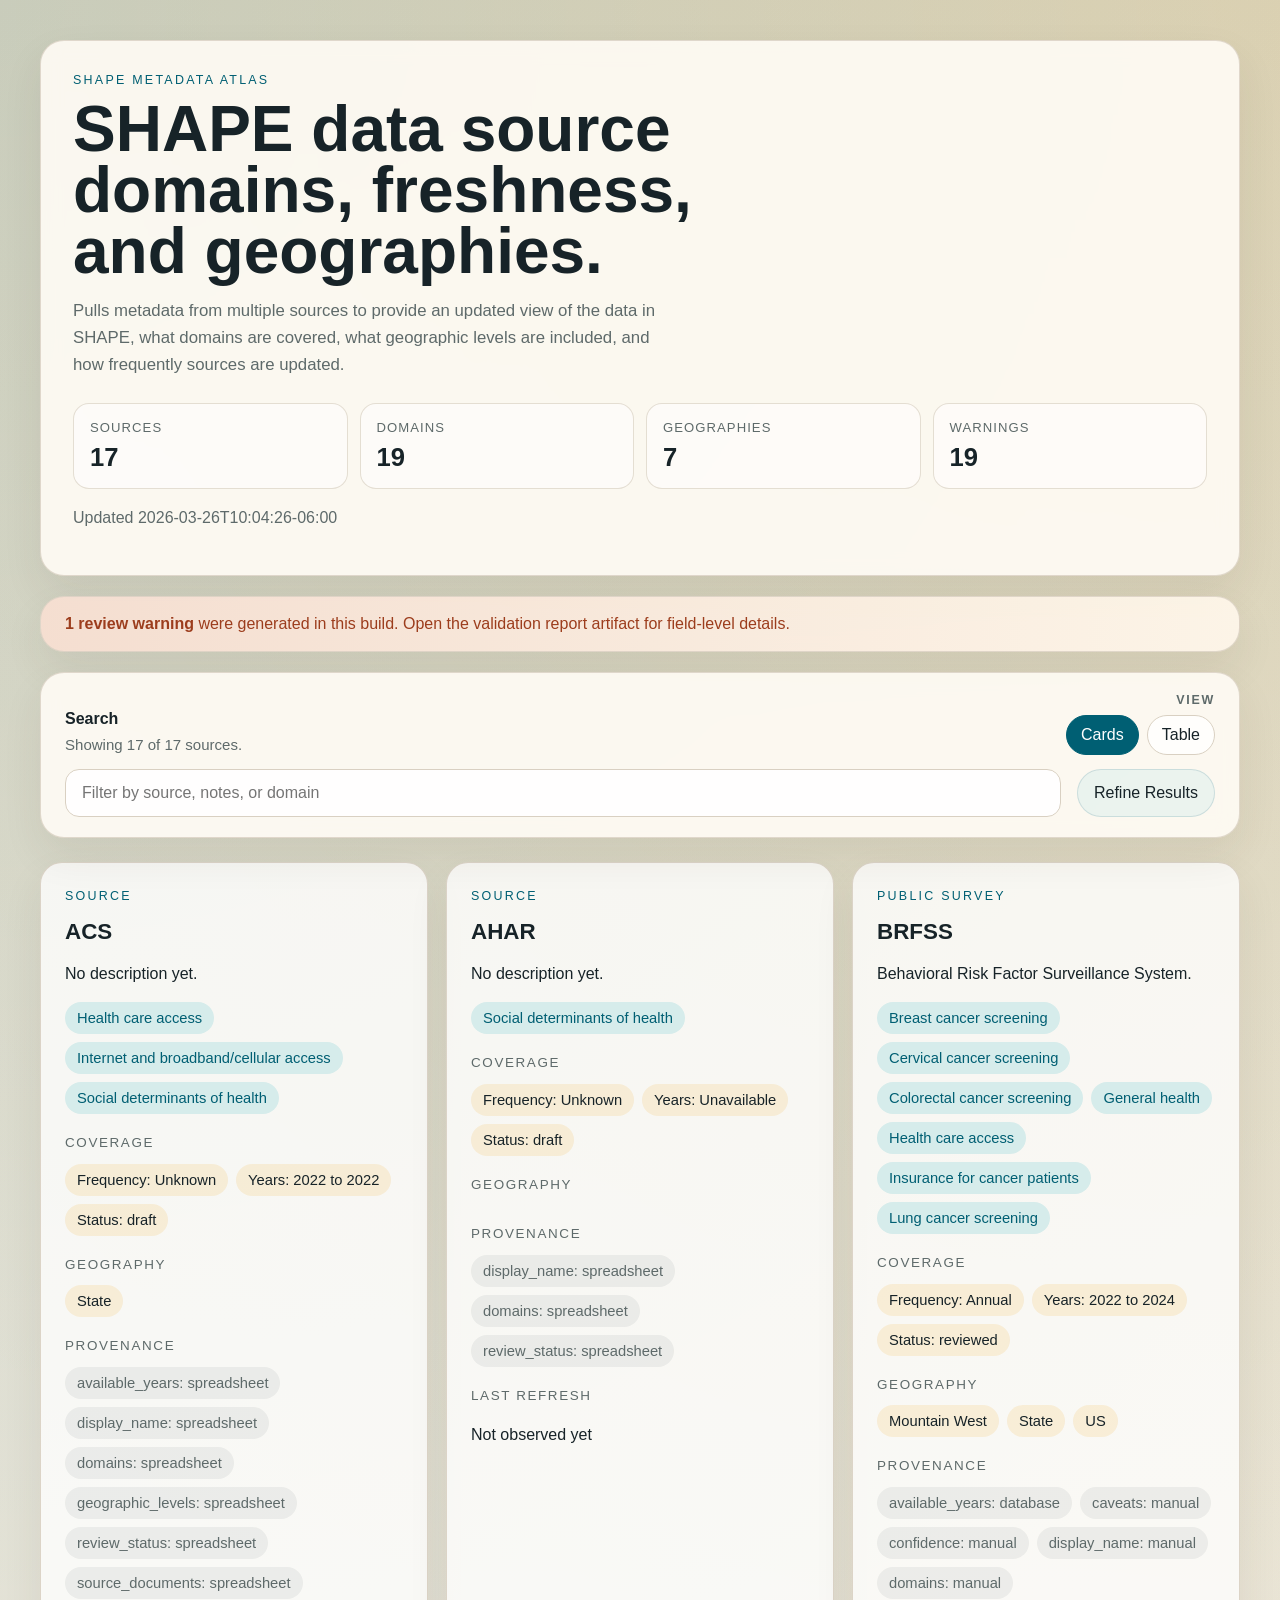
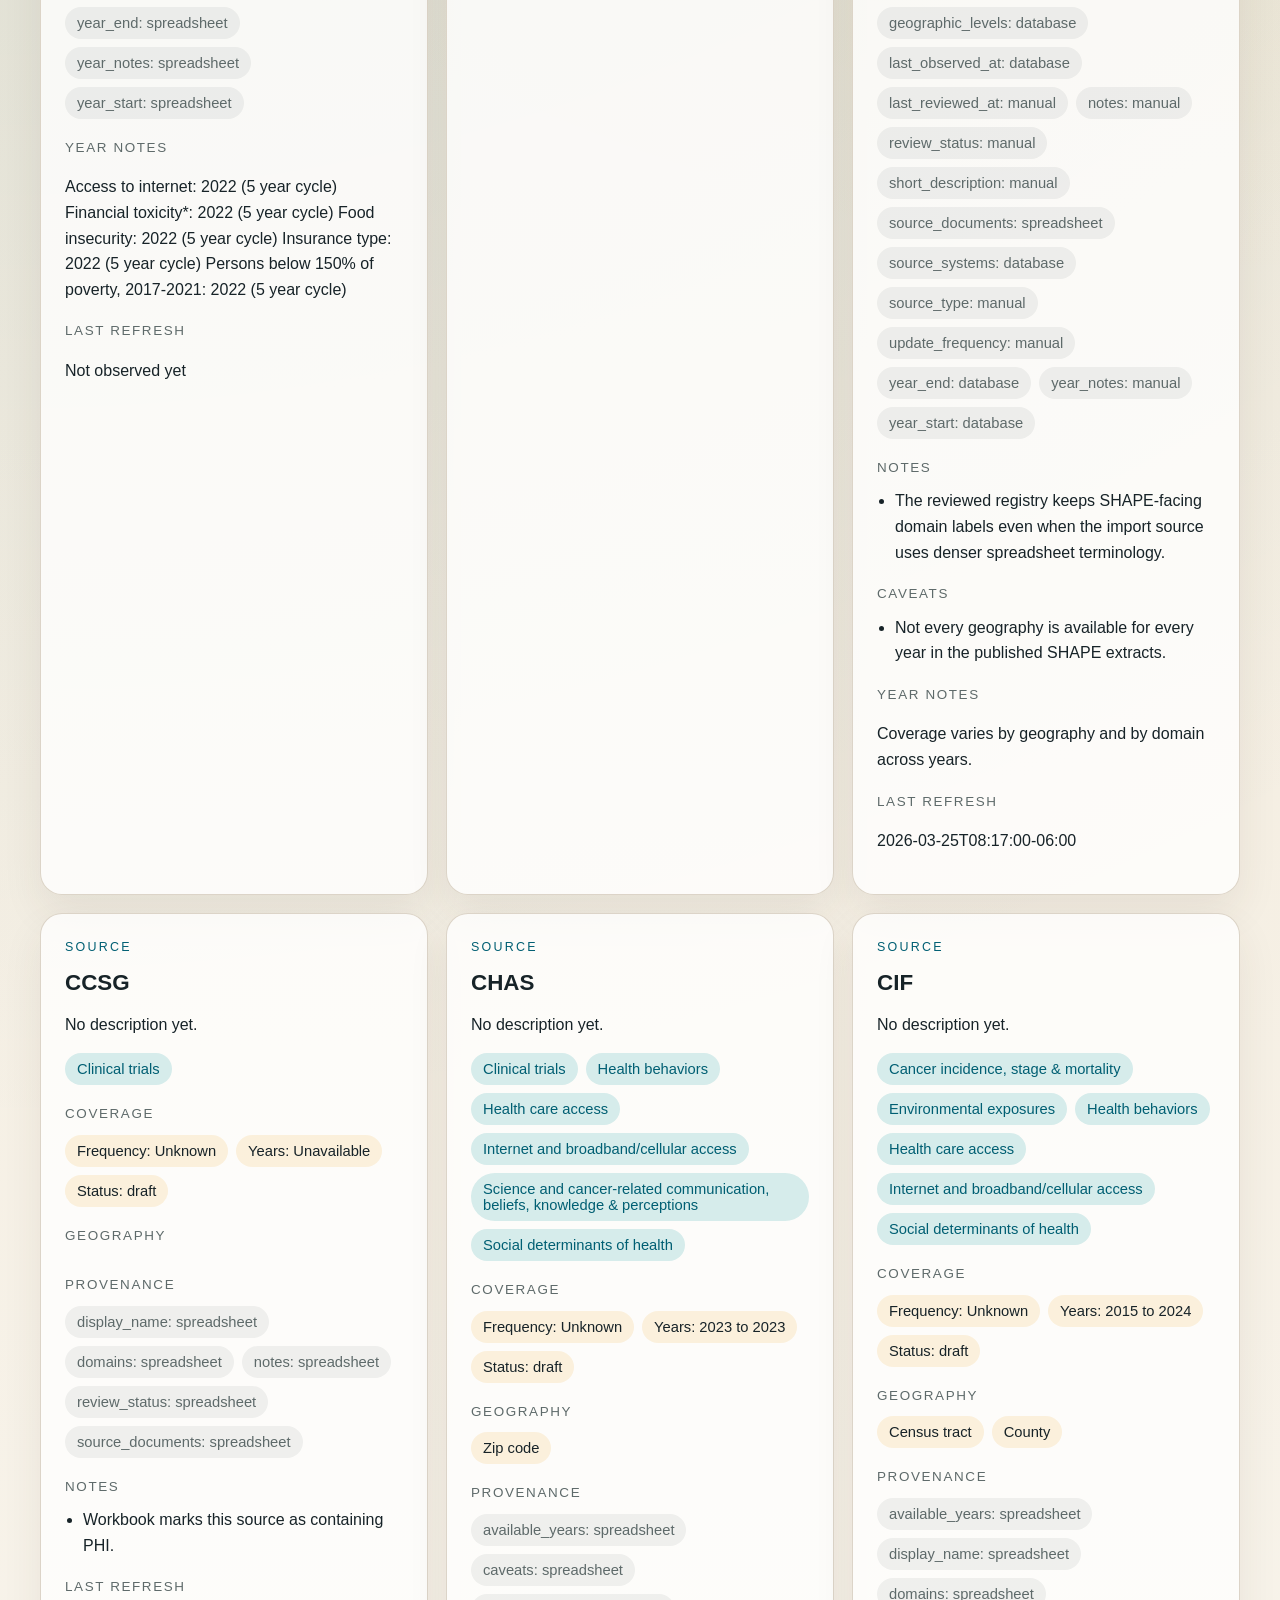
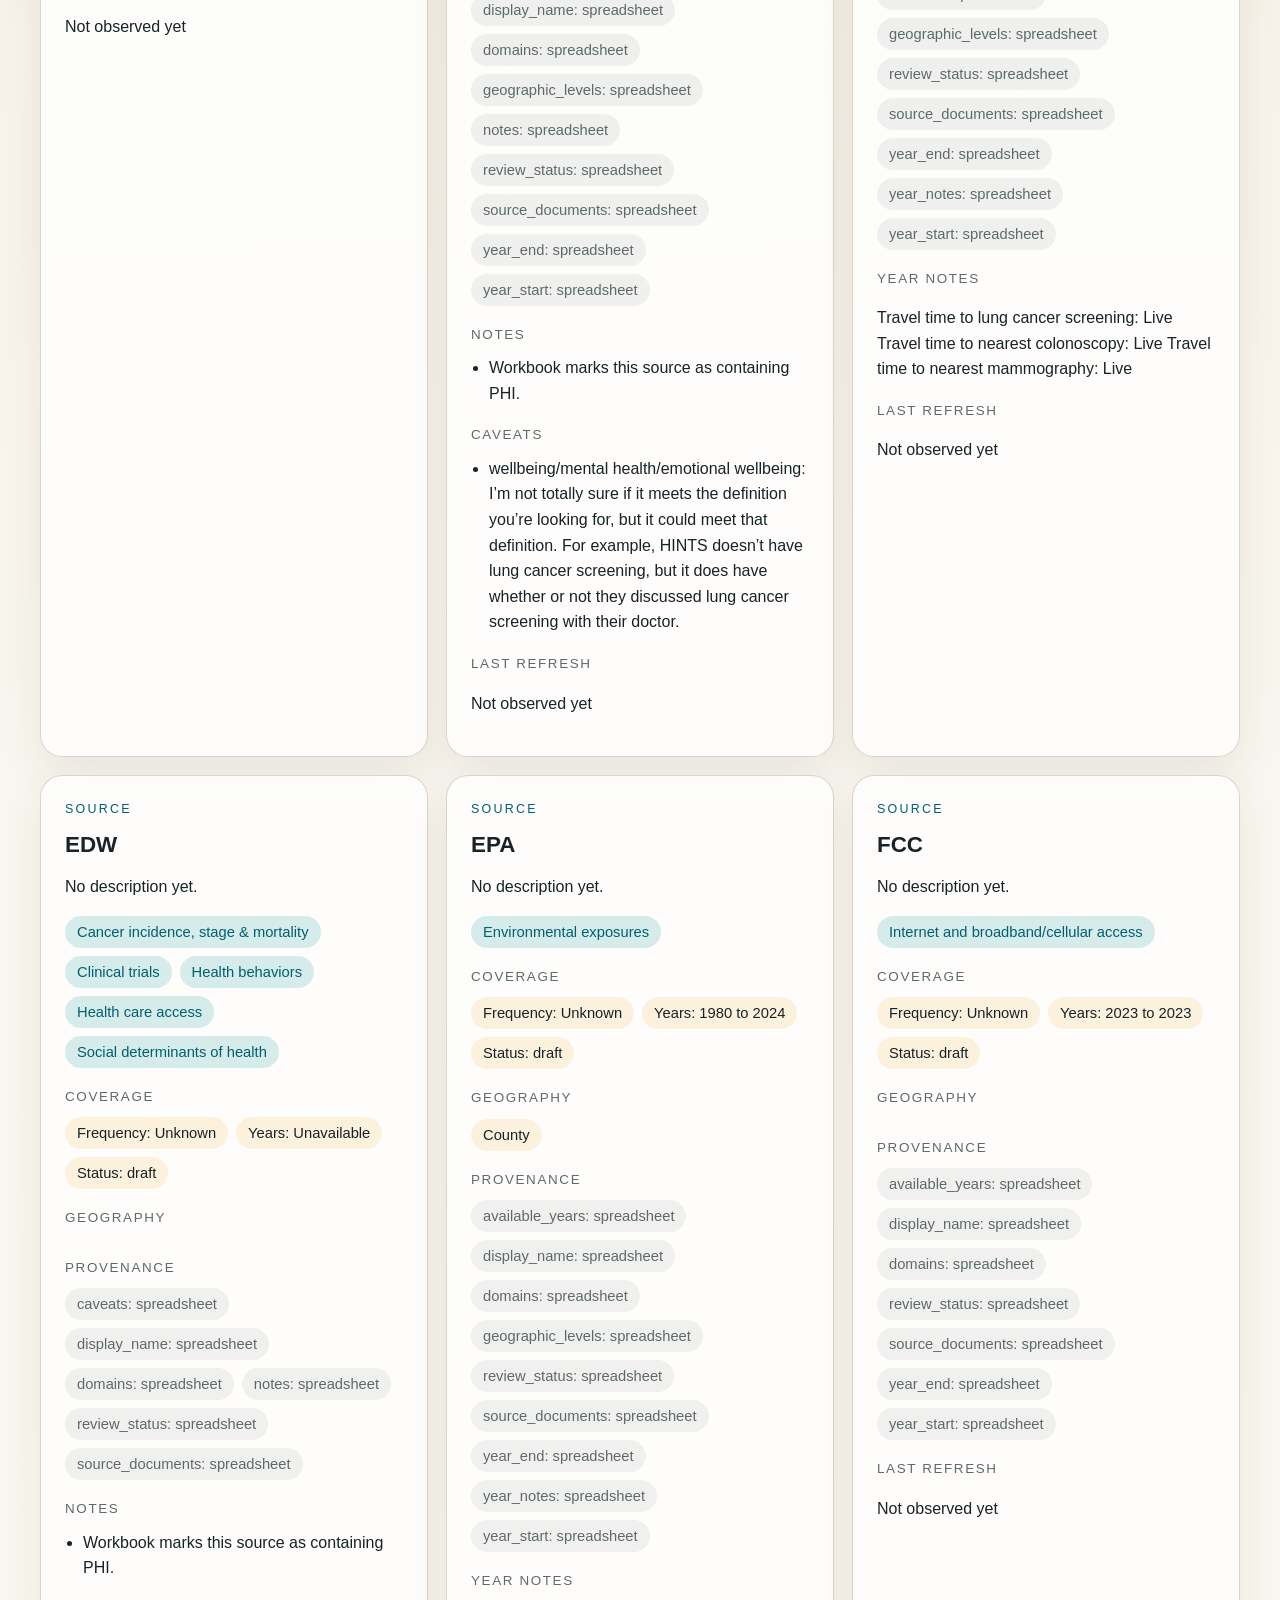
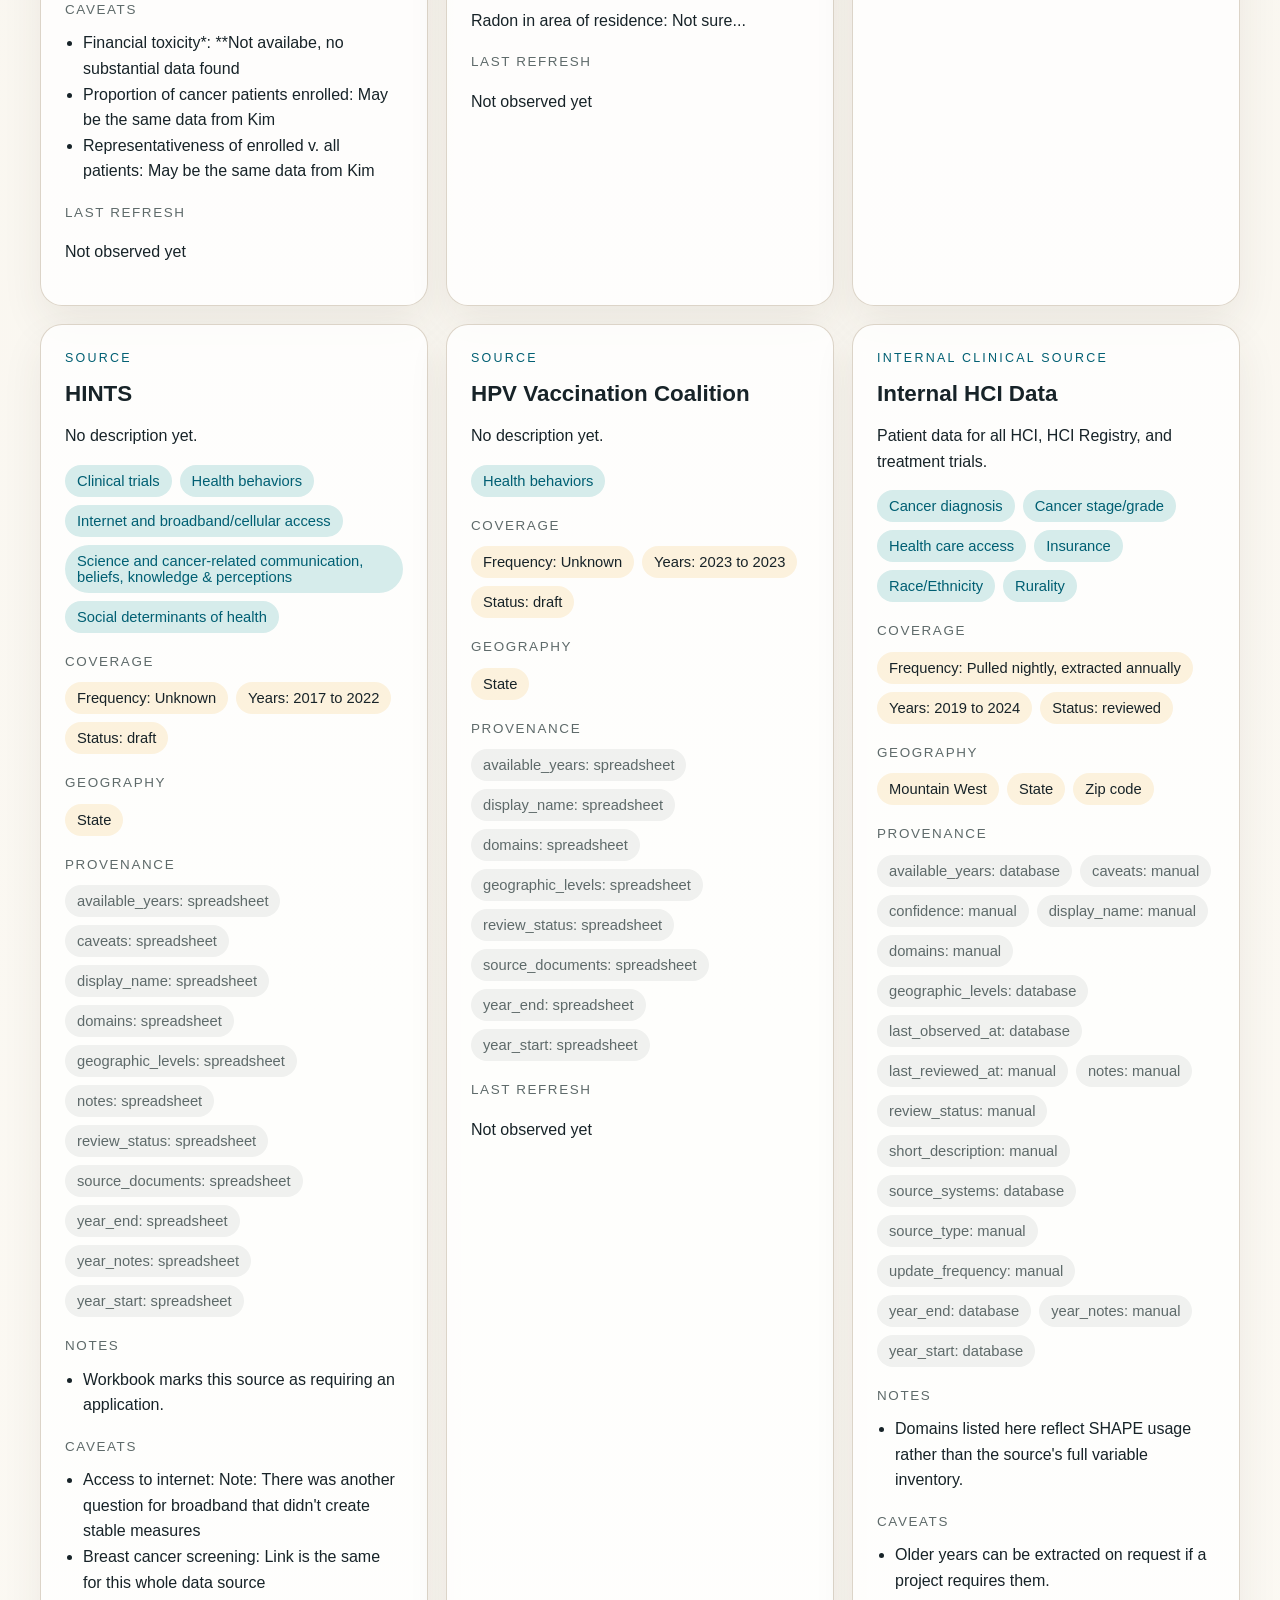
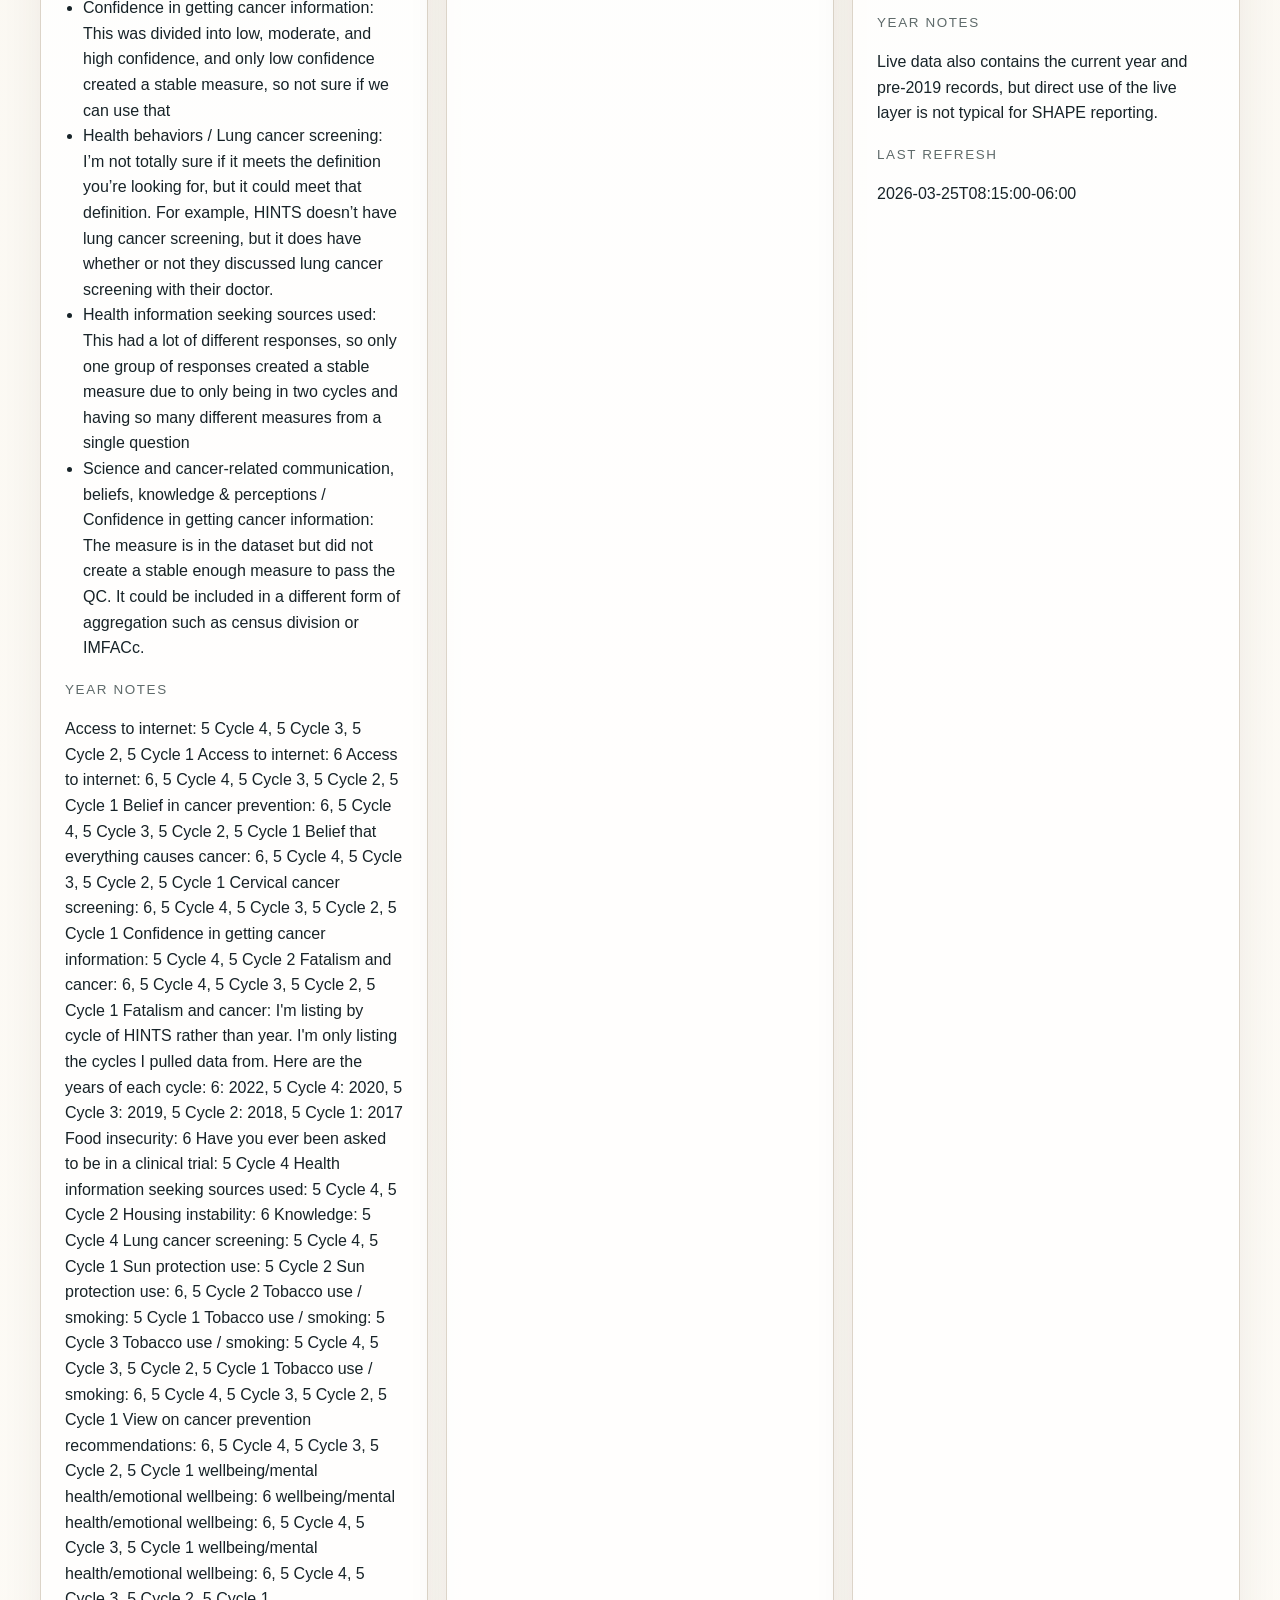
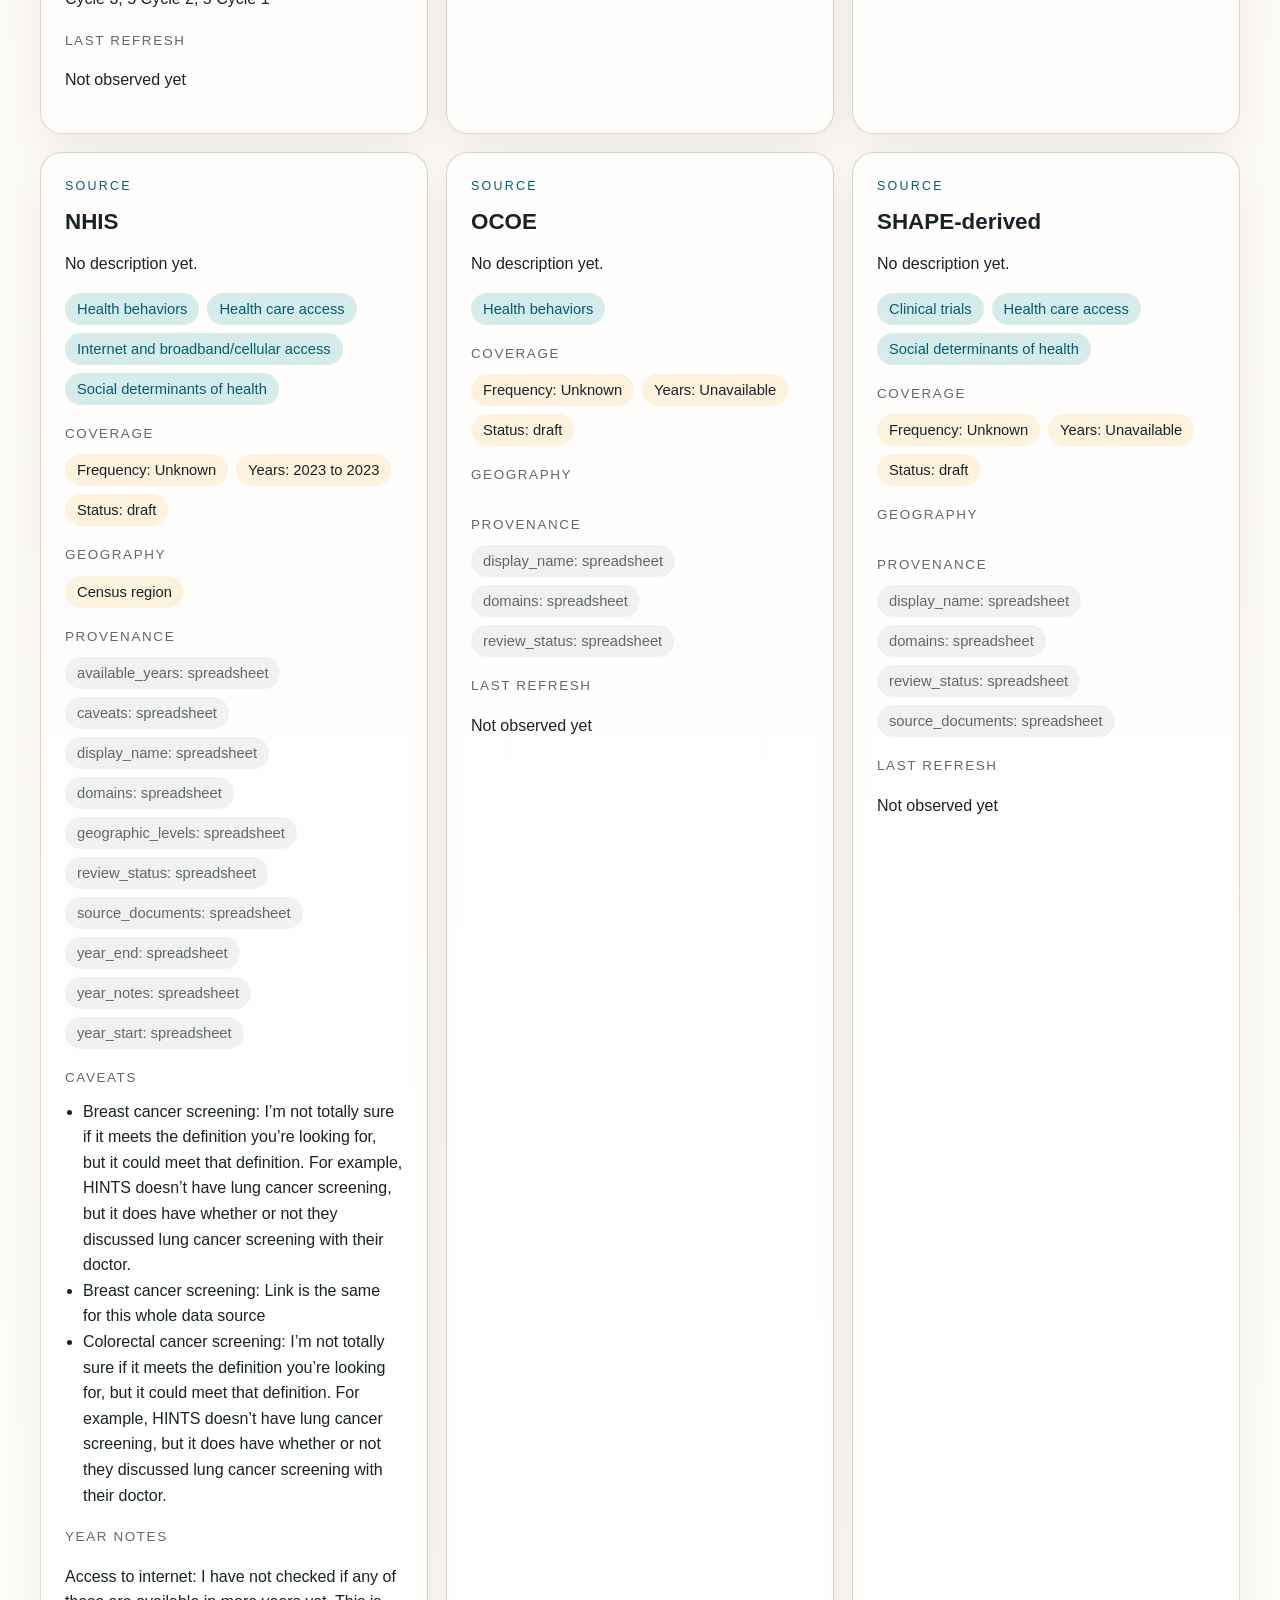
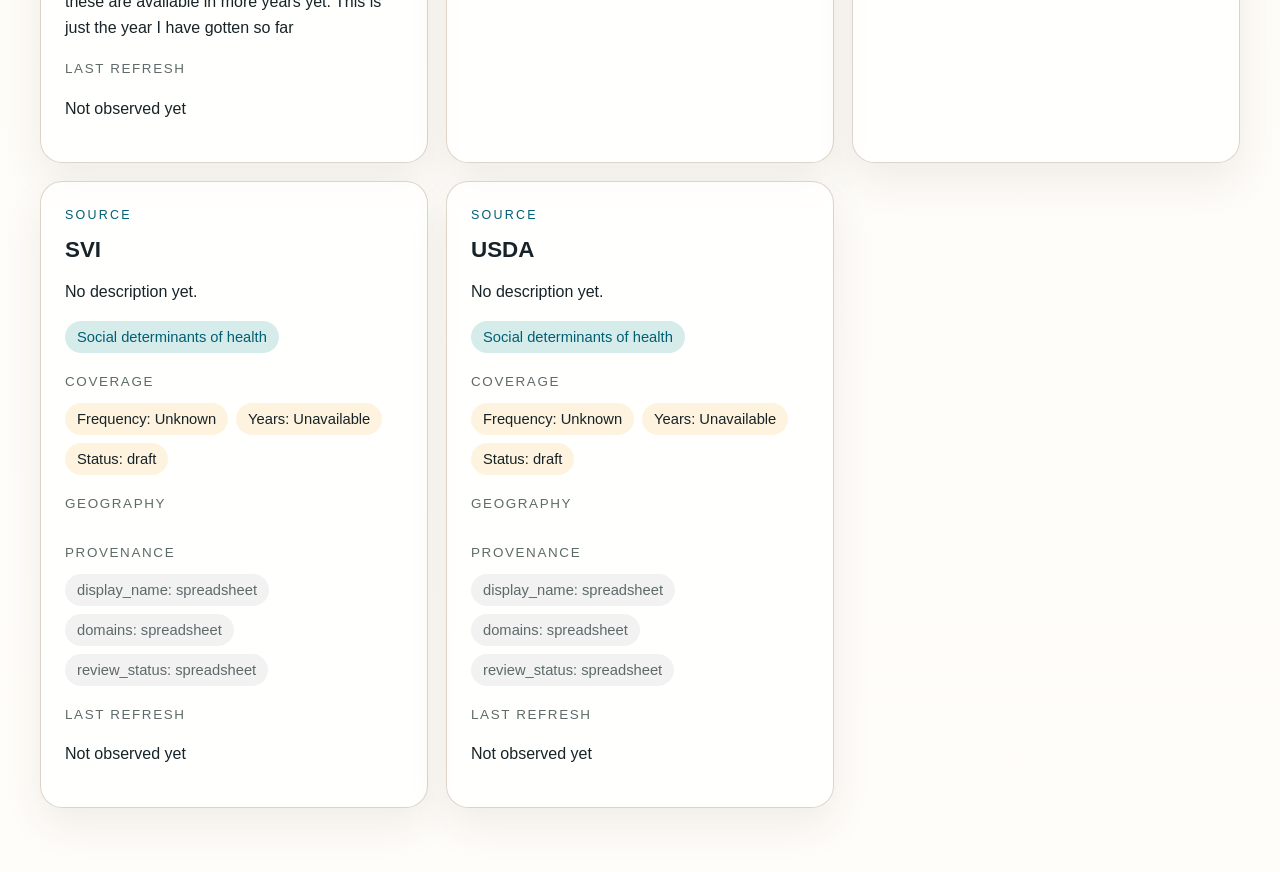
==== site/index.html @ a06af72c "Parse current SHAPE metadata directly from the Excel workbook" ====
<!DOCTYPE html>
<html lang="en">
<head>
  <meta charset="utf-8">
  <meta name="viewport" content="width=device-width, initial-scale=1">
  <title>SHAPE Metadata Atlas</title>
  <link rel="stylesheet" href="styles.css">
</head>
<body>
  <main class="page-shell">
    <section class="hero">
      <p class="eyebrow">SHAPE Metadata Atlas</p>
      <h1>SHAPE data source domains, freshness, and geographies.</h1>
      <p class="hero-copy">
        Pulls metadata from multiple sources to provide an updated view of the data in SHAPE, what domains are covered, 
        what geographic levels are included, and how frequently sources are updated.
      </p>
      <dl class="hero-stats" id="heroStats"></dl>
      <p class="stamp">Updated <span id="generatedAt">2026-03-26T10:04:26-06:00</span></p>
    </section>

    <section class="summary-strip" id="warningStrip"></section>

    <section class="controls">
      <div class="controls-top">
        <div class="control-heading">
          <label for="searchInput">Search</label>
          <p class="results-meta" id="resultsMeta"></p>
        </div>
        <div class="view-switcher">
          <p class="view-label">View</p>
          <div class="view-toggle">
            <button type="button" data-view="cards" class="is-active">Cards</button>
            <button type="button" data-view="table">Table</button>
          </div>
        </div>
      </div>
      <div class="search-row">
        <div class="control-group">
          <input id="searchInput" type="search" placeholder="Filter by source, notes, or domain">
        </div>
        <div class="toolbar-actions">
          <details class="filter-drawer filter-drawer--inline" id="filterDrawer">
            <summary>
              <span>Refine Results</span>
              <span class="filter-count hidden" id="activeFilterCount"></span>
            </summary>
            <div class="filter-drawer__panel">
              <div class="filter-drawer__header">
                <div>
                  <p class="eyebrow">Refine Results</p>
                  <h2>Filter sources</h2>
                </div>
                <button type="button" class="text-button" id="clearFilters">Clear all</button>
              </div>
              <p class="filter-summary" id="filterSummary"></p>
              <section class="filters" id="filters"></section>
            </div>
          </details>
        </div>
      </div>
    </section>

    <section id="cardView" class="card-grid" aria-live="polite"></section>
    <section id="tableView" class="table-shell hidden" aria-live="polite"></section>
  </main>

  <script id="shapeMetadata" type="application/json">{
  "generated_at": "2026-03-26T10:04:26-06:00",
  "records": [
    {
      "source_id": "acs",
      "display_name": "ACS",
      "short_description": "",
      "source_type": "",
      "update_frequency": "",
      "domains": [
        "Health care access",
        "Internet and broadband/cellular access",
        "Social determinants of health"
      ],
      "geographic_levels": [
        "State"
      ],
      "available_years": [
        2022
      ],
      "year_start": 2022,
      "year_end": 2022,
      "year_notes": "Access to internet: 2022 (5 year cycle)\nFinancial toxicity*: 2022 (5 year cycle)\nFood insecurity: 2022 (5 year cycle)\nInsurance type: 2022 (5 year cycle)\nPersons below 150% of poverty, 2017-2021: 2022 (5 year cycle)",
      "source_systems": [],
      "provenance": {
        "available_years": {
          "source": "spreadsheet",
          "detail": "imported reference metadata"
        },
        "display_name": {
          "source": "spreadsheet",
          "detail": "imported reference metadata"
        },
        "domains": {
          "source": "spreadsheet",
          "detail": "imported reference metadata"
        },
        "geographic_levels": {
          "source": "spreadsheet",
          "detail": "imported reference metadata"
        },
        "review_status": {
          "source": "spreadsheet",
          "detail": "imported reference metadata"
        },
        "source_documents": {
          "source": "spreadsheet",
          "detail": "imported reference metadata"
        },
        "year_end": {
          "source": "spreadsheet",
          "detail": "imported reference metadata"
        },
        "year_notes": {
          "source": "spreadsheet",
          "detail": "imported reference metadata"
        },
        "year_start": {
          "source": "spreadsheet",
          "detail": "imported reference metadata"
        }
      },
      "confidence": "",
      "review_status": "draft",
      "last_observed_at": "",
      "last_reviewed_at": "",
      "notes": [],
      "caveats": [],
      "source_documents": [
        {
          "name": "ACS worksheet",
          "type": "spreadsheet",
          "worksheet": "ACS"
        },
        {
          "name": "ACS reference",
          "type": "reference",
          "url": "https://usa.ipums.org/usa-action/source_documents/enum_form_ACS(2022)_tag.xml"
        },
        {
          "name": "ACS reference",
          "type": "reference",
          "url": "https://data.census.gov/table/ACSST5Y2022.S1701?q=acs%20poverty"
        }
      ]
    },
    {
      "source_id": "ahar",
      "display_name": "AHAR",
      "short_description": "",
      "source_type": "",
      "update_frequency": "",
      "domains": [
        "Social determinants of health"
      ],
      "geographic_levels": [],
      "available_years": [],
      "year_start": null,
      "year_end": null,
      "year_notes": "",
      "source_systems": [],
      "provenance": {
        "display_name": {
          "source": "spreadsheet",
          "detail": "imported reference metadata"
        },
        "domains": {
          "source": "spreadsheet",
          "detail": "imported reference metadata"
        },
        "review_status": {
          "source": "spreadsheet",
          "detail": "imported reference metadata"
        }
      },
      "confidence": "",
      "review_status": "draft",
      "last_observed_at": "",
      "last_reviewed_at": "",
      "notes": [],
      "caveats": [],
      "source_documents": []
    },
    {
      "source_id": "brfss",
      "display_name": "BRFSS",
      "short_description": "Behavioral Risk Factor Surveillance System.",
      "source_type": "Public survey",
      "update_frequency": "Annual",
      "domains": [
        "Breast cancer screening",
        "Cervical cancer screening",
        "Colorectal cancer screening",
        "General health",
        "Health care access",
        "Insurance for cancer patients",
        "Lung cancer screening"
      ],
      "geographic_levels": [
        "Mountain West",
        "State",
        "US"
      ],
      "available_years": [
        2022,
        2023,
        2024
      ],
      "year_start": 2022,
      "year_end": 2024,
      "year_notes": "Coverage varies by geography and by domain across years.",
      "source_systems": [
        "CDC BRFSS"
      ],
      "provenance": {
        "available_years": {
          "source": "database",
          "detail": "observed metadata",
          "timestamp": "2026-03-25T08:17:00-06:00"
        },
        "caveats": {
          "source": "manual",
          "detail": "reviewed registry",
          "timestamp": "2026-03-25"
        },
        "confidence": {
          "source": "manual",
          "detail": "reviewed registry",
          "timestamp": "2026-03-25"
        },
        "display_name": {
          "source": "manual",
          "detail": "reviewed registry",
          "timestamp": "2026-03-25"
        },
        "domains": {
          "source": "manual",
          "detail": "reviewed registry",
          "timestamp": "2026-03-25"
        },
        "geographic_levels": {
          "source": "database",
          "detail": "observed metadata",
          "timestamp": "2026-03-25T08:17:00-06:00"
        },
        "last_observed_at": {
          "source": "database",
          "detail": "observed metadata",
          "timestamp": "2026-03-25T08:17:00-06:00"
        },
        "last_reviewed_at": {
          "source": "manual",
          "detail": "reviewed registry",
          "timestamp": "2026-03-25"
        },
        "notes": {
          "source": "manual",
          "detail": "reviewed registry",
          "timestamp": "2026-03-25"
        },
        "review_status": {
          "source": "manual",
          "detail": "reviewed registry",
          "timestamp": "2026-03-25"
        },
        "short_description": {
          "source": "manual",
          "detail": "reviewed registry",
          "timestamp": "2026-03-25"
        },
        "source_documents": {
          "source": "spreadsheet",
          "detail": "imported reference metadata"
        },
        "source_systems": {
          "source": "database",
          "detail": "observed metadata",
          "timestamp": "2026-03-25T08:17:00-06:00"
        },
        "source_type": {
          "source": "manual",
          "detail": "reviewed registry",
          "timestamp": "2026-03-25"
        },
        "update_frequency": {
          "source": "manual",
          "detail": "reviewed registry",
          "timestamp": "2026-03-25"
        },
        "year_end": {
          "source": "database",
          "detail": "observed metadata",
          "timestamp": "2026-03-25T08:17:00-06:00"
        },
        "year_notes": {
          "source": "manual",
          "detail": "reviewed registry",
          "timestamp": "2026-03-25"
        },
        "year_start": {
          "source": "database",
          "detail": "observed metadata",
          "timestamp": "2026-03-25T08:17:00-06:00"
        }
      },
      "confidence": "medium",
      "review_status": "reviewed",
      "last_observed_at": "2026-03-25T08:17:00-06:00",
      "last_reviewed_at": "2026-03-25",
      "notes": [
        "The reviewed registry keeps SHAPE-facing domain labels even when the import source uses denser spreadsheet terminology."
      ],
      "caveats": [
        "Not every geography is available for every year in the published SHAPE extracts."
      ],
      "source_documents": [
        {
          "name": "BRFSS worksheet",
          "type": "spreadsheet",
          "worksheet": "BRFSS"
        },
        {
          "name": "BRFSS reference",
          "type": "reference",
          "url": "https://www.cdc.gov/brfss/annual_data/annual_data.htm"
        }
      ]
    },
    {
      "source_id": "ccsg",
      "display_name": "CCSG",
      "short_description": "",
      "source_type": "",
      "update_frequency": "",
      "domains": [
        "Clinical trials"
      ],
      "geographic_levels": [],
      "available_years": [],
      "year_start": null,
      "year_end": null,
      "year_notes": "",
      "source_systems": [],
      "provenance": {
        "display_name": {
          "source": "spreadsheet",
          "detail": "imported reference metadata"
        },
        "domains": {
          "source": "spreadsheet",
          "detail": "imported reference metadata"
        },
        "notes": {
          "source": "spreadsheet",
          "detail": "imported reference metadata"
        },
        "review_status": {
          "source": "spreadsheet",
          "detail": "imported reference metadata"
        },
        "source_documents": {
          "source": "spreadsheet",
          "detail": "imported reference metadata"
        }
      },
      "confidence": "",
      "review_status": "draft",
      "last_observed_at": "",
      "last_reviewed_at": "",
      "notes": [
        "Workbook marks this source as containing PHI."
      ],
      "caveats": [],
      "source_documents": [
        {
          "name": "CCSG worksheet",
          "type": "spreadsheet",
          "worksheet": "CCSG"
        }
      ]
    },
    {
      "source_id": "chas",
      "display_name": "CHAS",
      "short_description": "",
      "source_type": "",
      "update_frequency": "",
      "domains": [
        "Clinical trials",
        "Health behaviors",
        "Health care access",
        "Internet and broadband/cellular access",
        "Science and cancer-related communication, beliefs, knowledge & perceptions",
        "Social determinants of health"
      ],
      "geographic_levels": [
        "Zip code"
      ],
      "available_years": [
        2023
      ],
      "year_start": 2023,
      "year_end": 2023,
      "year_notes": "",
      "source_systems": [],
      "provenance": {
        "available_years": {
          "source": "spreadsheet",
          "detail": "imported reference metadata"
        },
        "caveats": {
          "source": "spreadsheet",
          "detail": "imported reference metadata"
        },
        "display_name": {
          "source": "spreadsheet",
          "detail": "imported reference metadata"
        },
        "domains": {
          "source": "spreadsheet",
          "detail": "imported reference metadata"
        },
        "geographic_levels": {
          "source": "spreadsheet",
          "detail": "imported reference metadata"
        },
        "notes": {
          "source": "spreadsheet",
          "detail": "imported reference metadata"
        },
        "review_status": {
          "source": "spreadsheet",
          "detail": "imported reference metadata"
        },
        "source_documents": {
          "source": "spreadsheet",
          "detail": "imported reference metadata"
        },
        "year_end": {
          "source": "spreadsheet",
          "detail": "imported reference metadata"
        },
        "year_start": {
          "source": "spreadsheet",
          "detail": "imported reference metadata"
        }
      },
      "confidence": "",
      "review_status": "draft",
      "last_observed_at": "",
      "last_reviewed_at": "",
      "notes": [
        "Workbook marks this source as containing PHI."
      ],
      "caveats": [
        "wellbeing/mental health/emotional wellbeing: I\u2019m not totally sure if it meets the definition you\u2019re looking for, but it could meet that definition. For example, HINTS doesn\u2019t have lung cancer screening, but it does have whether or not they discussed lung cancer screening with their doctor."
      ],
      "source_documents": [
        {
          "name": "CHAS worksheet",
          "type": "spreadsheet",
          "worksheet": "CHAS"
        }
      ]
    },
    {
      "source_id": "cif",
      "display_name": "CIF",
      "short_description": "",
      "source_type": "",
      "update_frequency": "",
      "domains": [
        "Cancer incidence, stage & mortality",
        "Environmental exposures",
        "Health behaviors",
        "Health care access",
        "Internet and broadband/cellular access",
        "Social determinants of health"
      ],
      "geographic_levels": [
        "Census tract",
        "County"
      ],
      "available_years": [
        2015,
        2017,
        2018,
        2019,
        2020,
        2021,
        2022,
        2023,
        2024
      ],
      "year_start": 2015,
      "year_end": 2024,
      "year_notes": "Travel time to lung cancer screening: Live\nTravel time to nearest colonoscopy: Live\nTravel time to nearest mammography: Live",
      "source_systems": [],
      "provenance": {
        "available_years": {
          "source": "spreadsheet",
          "detail": "imported reference metadata"
        },
        "display_name": {
          "source": "spreadsheet",
          "detail": "imported reference metadata"
        },
        "domains": {
          "source": "spreadsheet",
          "detail": "imported reference metadata"
        },
        "geographic_levels": {
          "source": "spreadsheet",
          "detail": "imported reference metadata"
        },
        "review_status": {
          "source": "spreadsheet",
          "detail": "imported reference metadata"
        },
        "source_documents": {
          "source": "spreadsheet",
          "detail": "imported reference metadata"
        },
        "year_end": {
          "source": "spreadsheet",
          "detail": "imported reference metadata"
        },
        "year_notes": {
          "source": "spreadsheet",
          "detail": "imported reference metadata"
        },
        "year_start": {
          "source": "spreadsheet",
          "detail": "imported reference metadata"
        }
      },
      "confidence": "",
      "review_status": "draft",
      "last_observed_at": "",
      "last_reviewed_at": "",
      "notes": [],
      "caveats": [],
      "source_documents": [
        {
          "name": "CIF worksheet",
          "type": "spreadsheet",
          "worksheet": "CIF"
        },
        {
          "name": "CIF reference",
          "type": "reference",
          "url": "This data comes from a direct connection into their database, but here is their website: https://www.cdc.gov/united-states-cancer-statistics/index.html"
        },
        {
          "name": "CIF reference",
          "type": "reference",
          "url": "https://statecancerprofiles.cancer.gov/index.html"
        },
        {
          "name": "CIF reference",
          "type": "reference",
          "url": "https://www.cdc.gov/places/"
        },
        {
          "name": "CIF reference",
          "type": "reference",
          "url": "https://www.fda.gov/radiation-emitting-products/mammography-information-patients/search-certified-facility"
        },
        {
          "name": "CIF reference",
          "type": "reference",
          "url": "https://nppes.cms.hhs.gov/#/"
        },
        {
          "name": "CIF reference",
          "type": "reference",
          "url": "https://www.acr.org/Clinical-Resources/Lung-Cancer-Screening-Resources/LCS-Locator-Tool"
        },
        {
          "name": "CIF reference",
          "type": "reference",
          "url": "https://data.census.gov/"
        },
        {
          "name": "CIF reference",
          "type": "reference",
          "url": "https://www.epa.gov/ejscreen"
        },
        {
          "name": "CIF reference",
          "type": "reference",
          "url": "Deserts: https://www.ers.usda.gov/data-products/food-access-research-atlas/, Insecure: https://www.cdc.gov/places/"
        },
        {
          "name": "CIF reference",
          "type": "reference",
          "url": "Insecure: https://www.cdc.gov/places/, the other variables: https://data.census.gov/"
        },
        {
          "name": "CIF reference",
          "type": "reference",
          "url": "First four: https://broadbandmap.fcc.gov/home, Last one: https://data.census.gov/"
        },
        {
          "name": "CIF reference",
          "type": "reference",
          "url": "In general, see https://cancerinfocus.org/datasources/ for this source."
        }
      ]
    },
    {
      "source_id": "edw",
      "display_name": "EDW",
      "short_description": "",
      "source_type": "",
      "update_frequency": "",
      "domains": [
        "Cancer incidence, stage & mortality",
        "Clinical trials",
        "Health behaviors",
        "Health care access",
        "Social determinants of health"
      ],
      "geographic_levels": [],
      "available_years": [],
      "year_start": null,
      "year_end": null,
      "year_notes": "",
      "source_systems": [],
      "provenance": {
        "caveats": {
          "source": "spreadsheet",
          "detail": "imported reference metadata"
        },
        "display_name": {
          "source": "spreadsheet",
          "detail": "imported reference metadata"
        },
        "domains": {
          "source": "spreadsheet",
          "detail": "imported reference metadata"
        },
        "notes": {
          "source": "spreadsheet",
          "detail": "imported reference metadata"
        },
        "review_status": {
          "source": "spreadsheet",
          "detail": "imported reference metadata"
        },
        "source_documents": {
          "source": "spreadsheet",
          "detail": "imported reference metadata"
        }
      },
      "confidence": "",
      "review_status": "draft",
      "last_observed_at": "",
      "last_reviewed_at": "",
      "notes": [
        "Workbook marks this source as containing PHI."
      ],
      "caveats": [
        "Financial toxicity*: **Not availabe, no substantial data found",
        "Proportion of cancer patients enrolled: May be the same data from Kim",
        "Representativeness of enrolled v. all patients: May be the same data from Kim"
      ],
      "source_documents": [
        {
          "name": "EDW worksheet",
          "type": "spreadsheet",
          "worksheet": "EDW"
        }
      ]
    },
    {
      "source_id": "epa",
      "display_name": "EPA",
      "short_description": "",
      "source_type": "",
      "update_frequency": "",
      "domains": [
        "Environmental exposures"
      ],
      "geographic_levels": [
        "County"
      ],
      "available_years": [
        1980,
        2023,
        2024
      ],
      "year_start": 1980,
      "year_end": 2024,
      "year_notes": "Radon in area of residence: Not sure...",
      "source_systems": [],
      "provenance": {
        "available_years": {
          "source": "spreadsheet",
          "detail": "imported reference metadata"
        },
        "display_name": {
          "source": "spreadsheet",
          "detail": "imported reference metadata"
        },
        "domains": {
          "source": "spreadsheet",
          "detail": "imported reference metadata"
        },
        "geographic_levels": {
          "source": "spreadsheet",
          "detail": "imported reference metadata"
        },
        "review_status": {
          "source": "spreadsheet",
          "detail": "imported reference metadata"
        },
        "source_documents": {
          "source": "spreadsheet",
          "detail": "imported reference metadata"
        },
        "year_end": {
          "source": "spreadsheet",
          "detail": "imported reference metadata"
        },
        "year_notes": {
          "source": "spreadsheet",
          "detail": "imported reference metadata"
        },
        "year_start": {
          "source": "spreadsheet",
          "detail": "imported reference metadata"
        }
      },
      "confidence": "",
      "review_status": "draft",
      "last_observed_at": "",
      "last_reviewed_at": "",
      "notes": [],
      "caveats": [],
      "source_documents": [
        {
          "name": "EPA worksheet",
          "type": "spreadsheet",
          "worksheet": "EPA"
        },
        {
          "name": "EPA reference",
          "type": "reference",
          "url": "https://aqs.epa.gov/aqsweb/airdata/download_files.html"
        },
        {
          "name": "EPA reference",
          "type": "reference",
          "url": "https://www.epa.gov/radon/epa-map-radon-zones-and-supplemental-information"
        }
      ]
    },
    {
      "source_id": "fcc",
      "display_name": "FCC",
      "short_description": "",
      "source_type": "",
      "update_frequency": "",
      "domains": [
        "Internet and broadband/cellular access"
      ],
      "geographic_levels": [],
      "available_years": [
        2023
      ],
      "year_start": 2023,
      "year_end": 2023,
      "year_notes": "",
      "source_systems": [],
      "provenance": {
        "available_years": {
          "source": "spreadsheet",
          "detail": "imported reference metadata"
        },
        "display_name": {
          "source": "spreadsheet",
          "detail": "imported reference metadata"
        },
        "domains": {
          "source": "spreadsheet",
          "detail": "imported reference metadata"
        },
        "review_status": {
          "source": "spreadsheet",
          "detail": "imported reference metadata"
        },
        "source_documents": {
          "source": "spreadsheet",
          "detail": "imported reference metadata"
        },
        "year_end": {
          "source": "spreadsheet",
          "detail": "imported reference metadata"
        },
        "year_start": {
          "source": "spreadsheet",
          "detail": "imported reference metadata"
        }
      },
      "confidence": "",
      "review_status": "draft",
      "last_observed_at": "",
      "last_reviewed_at": "",
      "notes": [],
      "caveats": [],
      "source_documents": [
        {
          "name": "FCC worksheet",
          "type": "spreadsheet",
          "worksheet": "FCC"
        },
        {
          "name": "FCC reference",
          "type": "reference",
          "url": "https://broadbandmap.fcc.gov/data-download/nationwide-data?version=jun2023"
        }
      ]
    },
    {
      "source_id": "hints",
      "display_name": "HINTS",
      "short_description": "",
      "source_type": "",
      "update_frequency": "",
      "domains": [
        "Clinical trials",
        "Health behaviors",
        "Internet and broadband/cellular access",
        "Science and cancer-related communication, beliefs, knowledge & perceptions",
        "Social determinants of health"
      ],
      "geographic_levels": [
        "State"
      ],
      "available_years": [
        2017,
        2018,
        2019,
        2020,
        2022
      ],
      "year_start": 2017,
      "year_end": 2022,
      "year_notes": "Access to internet: 5 Cycle 4, 5 Cycle 3, 5 Cycle 2, 5 Cycle 1\nAccess to internet: 6\nAccess to internet: 6, 5 Cycle 4, 5 Cycle 3, 5 Cycle 2, 5 Cycle 1\nBelief in cancer prevention: 6, 5 Cycle 4, 5 Cycle 3, 5 Cycle 2, 5 Cycle 1\nBelief that everything causes cancer: 6, 5 Cycle 4, 5 Cycle 3, 5 Cycle 2, 5 Cycle 1\nCervical cancer screening: 6, 5 Cycle 4, 5 Cycle 3, 5 Cycle 2, 5 Cycle 1\nConfidence in getting cancer information: 5 Cycle 4, 5 Cycle 2\nFatalism and cancer: 6, 5 Cycle 4, 5 Cycle 3, 5 Cycle 2, 5 Cycle 1\nFatalism and cancer: I'm listing by cycle of HINTS rather than year. I'm only listing the cycles I pulled data from. Here are the years of each cycle: 6: 2022, 5 Cycle 4: 2020, 5 Cycle 3: 2019, 5 Cycle 2: 2018, 5 Cycle 1: 2017\nFood insecurity: 6\nHave you ever been asked to be in a clinical trial: 5 Cycle 4\nHealth information seeking sources used: 5 Cycle 4, 5 Cycle 2\nHousing instability: 6\nKnowledge: 5 Cycle 4\nLung cancer screening: 5 Cycle 4, 5 Cycle 1\nSun protection use: 5 Cycle 2\nSun protection use: 6, 5 Cycle 2\nTobacco use / smoking: 5 Cycle 1\nTobacco use / smoking: 5 Cycle 3\nTobacco use / smoking: 5 Cycle 4, 5 Cycle 3, 5 Cycle 2, 5 Cycle 1\nTobacco use / smoking: 6, 5 Cycle 4, 5 Cycle 3, 5 Cycle 2, 5 Cycle 1\nView on cancer prevention recommendations: 6, 5 Cycle 4, 5 Cycle 3, 5 Cycle 2, 5 Cycle 1\nwellbeing/mental health/emotional wellbeing: 6\nwellbeing/mental health/emotional wellbeing: 6, 5 Cycle 4, 5 Cycle 3, 5 Cycle 1\nwellbeing/mental health/emotional wellbeing: 6, 5 Cycle 4, 5 Cycle 3, 5 Cycle 2, 5 Cycle 1",
      "source_systems": [],
      "provenance": {
        "available_years": {
          "source": "spreadsheet",
          "detail": "imported reference metadata"
        },
        "caveats": {
          "source": "spreadsheet",
          "detail": "imported reference metadata"
        },
        "display_name": {
          "source": "spreadsheet",
          "detail": "imported reference metadata"
        },
        "domains": {
          "source": "spreadsheet",
          "detail": "imported reference metadata"
        },
        "geographic_levels": {
          "source": "spreadsheet",
          "detail": "imported reference metadata"
        },
        "notes": {
          "source": "spreadsheet",
          "detail": "imported reference metadata"
        },
        "review_status": {
          "source": "spreadsheet",
          "detail": "imported reference metadata"
        },
        "source_documents": {
          "source": "spreadsheet",
          "detail": "imported reference metadata"
        },
        "year_end": {
          "source": "spreadsheet",
          "detail": "imported reference metadata"
        },
        "year_notes": {
          "source": "spreadsheet",
          "detail": "imported reference metadata"
        },
        "year_start": {
          "source": "spreadsheet",
          "detail": "imported reference metadata"
        }
      },
      "confidence": "",
      "review_status": "draft",
      "last_observed_at": "",
      "last_reviewed_at": "",
      "notes": [
        "Workbook marks this source as requiring an application."
      ],
      "caveats": [
        "Access to internet: Note: There was another question for broadband that didn't create stable measures",
        "Breast cancer screening: Link is the same for this whole data source",
        "Confidence in getting cancer information: This was divided into low, moderate, and high confidence, and only low confidence created a stable measure, so not sure if we can use that",
        "Health behaviors / Lung cancer screening: I\u2019m not totally sure if it meets the definition you\u2019re looking for, but it could meet that definition. For example, HINTS doesn\u2019t have lung cancer screening, but it does have whether or not they discussed lung cancer screening with their doctor.",
        "Health information seeking sources used: This had a lot of different responses, so only one group of responses created a stable measure due to only being in two cycles and having so many different measures from a single question",
        "Science and cancer-related communication, beliefs, knowledge & perceptions / Confidence in getting cancer information: The measure is in the dataset but did not create a stable enough measure to pass the QC. It could be included in a different form of aggregation such as census division or IMFACc."
      ],
      "source_documents": [
        {
          "name": "HINTS worksheet",
          "type": "spreadsheet",
          "worksheet": "HINTS"
        },
        {
          "name": "HINTS reference",
          "type": "reference",
          "url": "https://hints.cancer.gov/"
        }
      ]
    },
    {
      "source_id": "hpv-vaccination-coalition",
      "display_name": "HPV Vaccination Coalition",
      "short_description": "",
      "source_type": "",
      "update_frequency": "",
      "domains": [
        "Health behaviors"
      ],
      "geographic_levels": [
        "State"
      ],
      "available_years": [
        2023
      ],
      "year_start": 2023,
      "year_end": 2023,
      "year_notes": "",
      "source_systems": [],
      "provenance": {
        "available_years": {
          "source": "spreadsheet",
          "detail": "imported reference metadata"
        },
        "display_name": {
          "source": "spreadsheet",
          "detail": "imported reference metadata"
        },
        "domains": {
          "source": "spreadsheet",
          "detail": "imported reference metadata"
        },
        "geographic_levels": {
          "source": "spreadsheet",
          "detail": "imported reference metadata"
        },
        "review_status": {
          "source": "spreadsheet",
          "detail": "imported reference metadata"
        },
        "source_documents": {
          "source": "spreadsheet",
          "detail": "imported reference metadata"
        },
        "year_end": {
          "source": "spreadsheet",
          "detail": "imported reference metadata"
        },
        "year_start": {
          "source": "spreadsheet",
          "detail": "imported reference metadata"
        }
      },
      "confidence": "",
      "review_status": "draft",
      "last_observed_at": "",
      "last_reviewed_at": "",
      "notes": [],
      "caveats": [],
      "source_documents": [
        {
          "name": "HPV Vaccination Coalition worksheet",
          "type": "spreadsheet",
          "worksheet": "HPV Vaccination Coalition"
        },
        {
          "name": "HPV Vaccination Coalition reference",
          "type": "reference",
          "url": "https://www.cdc.gov/teenvaxview/interactive/index.html"
        }
      ]
    },
    {
      "source_id": "internal-hci-data",
      "display_name": "Internal HCI Data",
      "short_description": "Patient data for all HCI, HCI Registry, and treatment trials.",
      "source_type": "Internal clinical source",
      "update_frequency": "Pulled nightly, extracted annually",
      "domains": [
        "Cancer diagnosis",
        "Cancer stage/grade",
        "Health care access",
        "Insurance",
        "Race/Ethnicity",
        "Rurality"
      ],
      "geographic_levels": [
        "Mountain West",
        "State",
        "Zip code"
      ],
      "available_years": [
        2019,
        2020,
        2021,
        2022,
        2023,
        2024
      ],
      "year_start": 2019,
      "year_end": 2024,
      "year_notes": "Live data also contains the current year and pre-2019 records, but direct use of the live layer is not typical for SHAPE reporting.",
      "source_systems": [
        "HCI Registry",
        "Treatment Trials"
      ],
      "provenance": {
        "available_years": {
          "source": "database",
          "detail": "observed metadata",
          "timestamp": "2026-03-25T08:15:00-06:00"
        },
        "caveats": {
          "source": "manual",
          "detail": "reviewed registry",
          "timestamp": "2026-03-25"
        },
        "confidence": {
          "source": "manual",
          "detail": "reviewed registry",
          "timestamp": "2026-03-25"
        },
        "display_name": {
          "source": "manual",
          "detail": "reviewed registry",
          "timestamp": "2026-03-25"
        },
        "domains": {
          "source": "manual",
          "detail": "reviewed registry",
          "timestamp": "2026-03-25"
        },
        "geographic_levels": {
          "source": "database",
          "detail": "observed metadata",
          "timestamp": "2026-03-25T08:15:00-06:00"
        },
        "last_observed_at": {
          "source": "database",
          "detail": "observed metadata",
          "timestamp": "2026-03-25T08:15:00-06:00"
        },
        "last_reviewed_at": {
          "source": "manual",
          "detail": "reviewed registry",
          "timestamp": "2026-03-25"
        },
        "notes": {
          "source": "manual",
          "detail": "reviewed registry",
          "timestamp": "2026-03-25"
        },
        "review_status": {
          "source": "manual",
          "detail": "reviewed registry",
          "timestamp": "2026-03-25"
        },
        "short_description": {
          "source": "manual",
          "detail": "reviewed registry",
          "timestamp": "2026-03-25"
        },
        "source_systems": {
          "source": "database",
          "detail": "observed metadata",
          "timestamp": "2026-03-25T08:15:00-06:00"
        },
        "source_type": {
          "source": "manual",
          "detail": "reviewed registry",
          "timestamp": "2026-03-25"
        },
        "update_frequency": {
          "source": "manual",
          "detail": "reviewed registry",
          "timestamp": "2026-03-25"
        },
        "year_end": {
          "source": "database",
          "detail": "observed metadata",
          "timestamp": "2026-03-25T08:15:00-06:00"
        },
        "year_notes": {
          "source": "manual",
          "detail": "reviewed registry",
          "timestamp": "2026-03-25"
        },
        "year_start": {
          "source": "database",
          "detail": "observed metadata",
          "timestamp": "2026-03-25T08:15:00-06:00"
        }
      },
      "confidence": "high",
      "review_status": "reviewed",
      "last_observed_at": "2026-03-25T08:15:00-06:00",
      "last_reviewed_at": "2026-03-25",
      "notes": [
        "Domains listed here reflect SHAPE usage rather than the source's full variable inventory."
      ],
      "caveats": [
        "Older years can be extracted on request if a project requires them."
      ],
      "source_documents": []
    },
    {
      "source_id": "nhis",
      "display_name": "NHIS",
      "short_description": "",
      "source_type": "",
      "update_frequency": "",
      "domains": [
        "Health behaviors",
        "Health care access",
        "Internet and broadband/cellular access",
        "Social determinants of health"
      ],
      "geographic_levels": [
        "Census region"
      ],
      "available_years": [
        2023
      ],
      "year_start": 2023,
      "year_end": 2023,
      "year_notes": "Access to internet: I have not checked if any of these are available in more years yet. This is just the year I have gotten so far",
      "source_systems": [],
      "provenance": {
        "available_years": {
          "source": "spreadsheet",
          "detail": "imported reference metadata"
        },
        "caveats": {
          "source": "spreadsheet",
          "detail": "imported reference metadata"
        },
        "display_name": {
          "source": "spreadsheet",
          "detail": "imported reference metadata"
        },
        "domains": {
          "source": "spreadsheet",
          "detail": "imported reference metadata"
        },
        "geographic_levels": {
          "source": "spreadsheet",
          "detail": "imported reference metadata"
        },
        "review_status": {
          "source": "spreadsheet",
          "detail": "imported reference metadata"
        },
        "source_documents": {
          "source": "spreadsheet",
          "detail": "imported reference metadata"
        },
        "year_end": {
          "source": "spreadsheet",
          "detail": "imported reference metadata"
        },
        "year_notes": {
          "source": "spreadsheet",
          "detail": "imported reference metadata"
        },
        "year_start": {
          "source": "spreadsheet",
          "detail": "imported reference metadata"
        }
      },
      "confidence": "",
      "review_status": "draft",
      "last_observed_at": "",
      "last_reviewed_at": "",
      "notes": [],
      "caveats": [
        "Breast cancer screening: I\u2019m not totally sure if it meets the definition you\u2019re looking for, but it could meet that definition. For example, HINTS doesn\u2019t have lung cancer screening, but it does have whether or not they discussed lung cancer screening with their doctor.",
        "Breast cancer screening: Link is the same for this whole data source",
        "Colorectal cancer screening: I\u2019m not totally sure if it meets the definition you\u2019re looking for, but it could meet that definition. For example, HINTS doesn\u2019t have lung cancer screening, but it does have whether or not they discussed lung cancer screening with their doctor."
      ],
      "source_documents": [
        {
          "name": "NHIS worksheet",
          "type": "spreadsheet",
          "worksheet": "NHIS"
        },
        {
          "name": "NHIS reference",
          "type": "reference",
          "url": "https://www.cdc.gov/nchs/nhis/documentation/index.html"
        }
      ]
    },
    {
      "source_id": "ocoe",
      "display_name": "OCOE",
      "short_description": "",
      "source_type": "",
      "update_frequency": "",
      "domains": [
        "Health behaviors"
      ],
      "geographic_levels": [],
      "available_years": [],
      "year_start": null,
      "year_end": null,
      "year_notes": "",
      "source_systems": [],
      "provenance": {
        "display_name": {
          "source": "spreadsheet",
          "detail": "imported reference metadata"
        },
        "domains": {
          "source": "spreadsheet",
          "detail": "imported reference metadata"
        },
        "review_status": {
          "source": "spreadsheet",
          "detail": "imported reference metadata"
        }
      },
      "confidence": "",
      "review_status": "draft",
      "last_observed_at": "",
      "last_reviewed_at": "",
      "notes": [],
      "caveats": [],
      "source_documents": []
    },
    {
      "source_id": "shape-derived",
      "display_name": "SHAPE-derived",
      "short_description": "",
      "source_type": "",
      "update_frequency": "",
      "domains": [
        "Clinical trials",
        "Health care access",
        "Social determinants of health"
      ],
      "geographic_levels": [],
      "available_years": [],
      "year_start": null,
      "year_end": null,
      "year_notes": "",
      "source_systems": [],
      "provenance": {
        "display_name": {
          "source": "spreadsheet",
          "detail": "imported reference metadata"
        },
        "domains": {
          "source": "spreadsheet",
          "detail": "imported reference metadata"
        },
        "review_status": {
          "source": "spreadsheet",
          "detail": "imported reference metadata"
        },
        "source_documents": {
          "source": "spreadsheet",
          "detail": "imported reference metadata"
        }
      },
      "confidence": "",
      "review_status": "draft",
      "last_observed_at": "",
      "last_reviewed_at": "",
      "notes": [],
      "caveats": [],
      "source_documents": [
        {
          "name": "SHAPE-derived worksheet",
          "type": "spreadsheet",
          "worksheet": "SHAPE-derived"
        }
      ]
    },
    {
      "source_id": "svi",
      "display_name": "SVI",
      "short_description": "",
      "source_type": "",
      "update_frequency": "",
      "domains": [
        "Social determinants of health"
      ],
      "geographic_levels": [],
      "available_years": [],
      "year_start": null,
      "year_end": null,
      "year_notes": "",
      "source_systems": [],
      "provenance": {
        "display_name": {
          "source": "spreadsheet",
          "detail": "imported reference metadata"
        },
        "domains": {
          "source": "spreadsheet",
          "detail": "imported reference metadata"
        },
        "review_status": {
          "source": "spreadsheet",
          "detail": "imported reference metadata"
        }
      },
      "confidence": "",
      "review_status": "draft",
      "last_observed_at": "",
      "last_reviewed_at": "",
      "notes": [],
      "caveats": [],
      "source_documents": []
    },
    {
      "source_id": "usda",
      "display_name": "USDA",
      "short_description": "",
      "source_type": "",
      "update_frequency": "",
      "domains": [
        "Social determinants of health"
      ],
      "geographic_levels": [],
      "available_years": [],
      "year_start": null,
      "year_end": null,
      "year_notes": "",
      "source_systems": [],
      "provenance": {
        "display_name": {
          "source": "spreadsheet",
          "detail": "imported reference metadata"
        },
        "domains": {
          "source": "spreadsheet",
          "detail": "imported reference metadata"
        },
        "review_status": {
          "source": "spreadsheet",
          "detail": "imported reference metadata"
        }
      },
      "confidence": "",
      "review_status": "draft",
      "last_observed_at": "",
      "last_reviewed_at": "",
      "notes": [],
      "caveats": [],
      "source_documents": []
    }
  ],
  "warnings": [
    {
      "code": "needs_review",
      "severity": "info",
      "source_id": "acs",
      "message": "Source is not yet marked as reviewed.",
      "field": "review_status",
      "details": {
        "review_status": "draft"
      }
    },
    {
      "code": "needs_review",
      "severity": "info",
      "source_id": "ahar",
      "message": "Source is not yet marked as reviewed.",
      "field": "review_status",
      "details": {
        "review_status": "draft"
      }
    },
    {
      "code": "needs_review",
      "severity": "info",
      "source_id": "ccsg",
      "message": "Source is not yet marked as reviewed.",
      "field": "review_status",
      "details": {
        "review_status": "draft"
      }
    },
    {
      "code": "needs_review",
      "severity": "info",
      "source_id": "chas",
      "message": "Source is not yet marked as reviewed.",
      "field": "review_status",
      "details": {
        "review_status": "draft"
      }
    },
    {
      "code": "needs_review",
      "severity": "info",
      "source_id": "cif",
      "message": "Source is not yet marked as reviewed.",
      "field": "review_status",
      "details": {
        "review_status": "draft"
      }
    },
    {
      "code": "non_contiguous_years",
      "severity": "info",
      "source_id": "cif",
      "message": "Available years are non-contiguous.",
      "field": "available_years",
      "details": {
        "available_years": [
          2015,
          2017,
          2018,
          2019,
          2020,
          2021,
          2022,
          2023,
          2024
        ]
      }
    },
    {
      "code": "needs_review",
      "severity": "info",
      "source_id": "edw",
      "message": "Source is not yet marked as reviewed.",
      "field": "review_status",
      "details": {
        "review_status": "draft"
      }
    },
    {
      "code": "needs_review",
      "severity": "info",
      "source_id": "epa",
      "message": "Source is not yet marked as reviewed.",
      "field": "review_status",
      "details": {
        "review_status": "draft"
      }
    },
    {
      "code": "non_contiguous_years",
      "severity": "info",
      "source_id": "epa",
      "message": "Available years are non-contiguous.",
      "field": "available_years",
      "details": {
        "available_years": [
          1980,
          2023,
          2024
        ]
      }
    },
    {
      "code": "needs_review",
      "severity": "info",
      "source_id": "fcc",
      "message": "Source is not yet marked as reviewed.",
      "field": "review_status",
      "details": {
        "review_status": "draft"
      }
    },
    {
      "code": "needs_review",
      "severity": "info",
      "source_id": "hints",
      "message": "Source is not yet marked as reviewed.",
      "field": "review_status",
      "details": {
        "review_status": "draft"
      }
    },
    {
      "code": "non_contiguous_years",
      "severity": "info",
      "source_id": "hints",
      "message": "Available years are non-contiguous.",
      "field": "available_years",
      "details": {
        "available_years": [
          2017,
          2018,
          2019,
          2020,
          2022
        ]
      }
    },
    {
      "code": "needs_review",
      "severity": "info",
      "source_id": "hpv-vaccination-coalition",
      "message": "Source is not yet marked as reviewed.",
      "field": "review_status",
      "details": {
        "review_status": "draft"
      }
    },
    {
      "code": "needs_review",
      "severity": "info",
      "source_id": "nhis",
      "message": "Source is not yet marked as reviewed.",
      "field": "review_status",
      "details": {
        "review_status": "draft"
      }
    },
    {
      "code": "needs_review",
      "severity": "info",
      "source_id": "ocoe",
      "message": "Source is not yet marked as reviewed.",
      "field": "review_status",
      "details": {
        "review_status": "draft"
      }
    },
    {
      "code": "needs_review",
      "severity": "info",
      "source_id": "shape-derived",
      "message": "Source is not yet marked as reviewed.",
      "field": "review_status",
      "details": {
        "review_status": "draft"
      }
    },
    {
      "code": "needs_review",
      "severity": "info",
      "source_id": "svi",
      "message": "Source is not yet marked as reviewed.",
      "field": "review_status",
      "details": {
        "review_status": "draft"
      }
    },
    {
      "code": "needs_review",
      "severity": "info",
      "source_id": "usda",
      "message": "Source is not yet marked as reviewed.",
      "field": "review_status",
      "details": {
        "review_status": "draft"
      }
    },
    {
      "code": "domain_mismatch",
      "severity": "warning",
      "source_id": "brfss",
      "message": "Imported domains differ from the reviewed registry.",
      "field": "domains",
      "details": {
        "imported": [
          "Health behaviors",
          "Health care access",
          "Social determinants of health"
        ],
        "reviewed": [
          "Breast cancer screening",
          "Cervical cancer screening",
          "Colorectal cancer screening",
          "General health",
          "Health care access",
          "Insurance for cancer patients",
          "Lung cancer screening"
        ]
      }
    }
  ]
}</script>
  <script src="app.js"></script>
</body>
</html>
---- site/styles.css ----
:root {
  --ink: #172328;
  --muted: #5e6a6a;
  --paper: #f9f6ef;
  --panel: rgba(255, 252, 246, 0.9);
  --line: #d9d0c2;
  --accent: #005f73;
  --accent-soft: #d6eceb;
  --warning: #9c3d1d;
  --warning-soft: #f8dfd2;
  --shadow: 0 18px 40px rgba(58, 49, 35, 0.08);
}

* {
  box-sizing: border-box;
}

body {
  margin: 0;
  color: var(--ink);
  font-family: "Avenir Next", Avenir, "Segoe UI", sans-serif;
  background:
    radial-gradient(circle at top left, rgba(0, 95, 115, 0.16), transparent 26%),
    radial-gradient(circle at top right, rgba(238, 155, 0, 0.12), transparent 18%),
    linear-gradient(180deg, #efe4d1 0%, var(--paper) 38%, #fffdf9 100%);
  min-height: 100vh;
}

.page-shell {
  width: min(1200px, calc(100vw - 32px));
  margin: 0 auto;
  padding: 40px 0 64px;
}

.hero,
.controls,
.summary-strip,
.table-shell {
  background: var(--panel);
  border: 1px solid rgba(217, 208, 194, 0.8);
  border-radius: 24px;
  box-shadow: var(--shadow);
  backdrop-filter: blur(10px);
}

.hero {
  padding: 32px;
}

.eyebrow {
  text-transform: uppercase;
  letter-spacing: 0.18em;
  font-size: 0.78rem;
  color: var(--accent);
  margin: 0 0 12px;
}

.hero h1 {
  margin: 0;
  max-width: 20ch;
  font-size: clamp(2.4rem, 5vw, 4.4rem);
  line-height: 0.95;
}

.hero-copy {
  max-width: 64ch;
  color: var(--muted);
  font-size: 1.05rem;
  line-height: 1.6;
}

.hero-stats {
  display: grid;
  grid-template-columns: repeat(auto-fit, minmax(160px, 1fr));
  gap: 12px;
  margin-top: 24px;
}

.hero-stats div {
  padding: 16px;
  background: rgba(255, 255, 255, 0.55);
  border-radius: 16px;
  border: 1px solid rgba(217, 208, 194, 0.7);
}

.hero-stats dt {
  color: var(--muted);
  font-size: 0.82rem;
  text-transform: uppercase;
  letter-spacing: 0.08em;
}

.hero-stats dd {
  margin: 8px 0 0;
  font-size: 1.6rem;
  font-weight: 700;
}

.stamp {
  margin-top: 20px;
  color: var(--muted);
}

.controls {
  margin-top: 20px;
  padding: 20px 24px;
  display: grid;
  gap: 14px;
}

.controls-top,
.search-row {
  display: flex;
  align-items: end;
  justify-content: space-between;
  gap: 16px;
  flex-wrap: wrap;
}

.control-heading {
  display: flex;
  flex-direction: column;
  gap: 6px;
}

.control-heading label {
  display: block;
  font-weight: 600;
}

.control-group {
  min-width: 0;
  flex: 1 1 460px;
}

.control-group input {
  width: 100%;
  padding: 14px 16px;
  border-radius: 14px;
  border: 1px solid var(--line);
  background: rgba(255, 255, 255, 0.88);
  font: inherit;
}

.results-meta {
  margin: 0;
  color: var(--muted);
  font-size: 0.94rem;
  line-height: 1.4;
}

.toolbar-actions {
  display: flex;
  align-items: center;
  gap: 10px;
}

.view-switcher {
  display: flex;
  flex-direction: column;
  align-items: flex-end;
  gap: 8px;
}

.view-label {
  margin: 0;
  color: var(--muted);
  font-size: 0.78rem;
  font-weight: 600;
  letter-spacing: 0.14em;
  text-transform: uppercase;
}

.view-toggle {
  display: inline-flex;
  gap: 8px;
}

.view-toggle button,
.chip,
.filter-drawer summary {
  border: 1px solid var(--line);
  border-radius: 999px;
  background: rgba(255, 255, 255, 0.8);
  color: var(--ink);
  padding: 10px 14px;
  font: inherit;
  cursor: pointer;
}

.filter-drawer {
  position: relative;
}

.filter-drawer--inline summary {
  min-height: 48px;
  padding-inline: 16px;
  background: rgba(214, 236, 235, 0.45);
  border-color: rgba(0, 95, 115, 0.14);
}

.filter-drawer summary {
  list-style: none;
  display: inline-flex;
  align-items: center;
  gap: 10px;
}

.filter-drawer summary::-webkit-details-marker {
  display: none;
}

.filter-drawer[open] summary {
  background: var(--accent-soft);
  border-color: rgba(0, 95, 115, 0.16);
  color: var(--accent);
}

.filter-count {
  min-width: 1.5rem;
  padding: 2px 8px;
  border-radius: 999px;
  background: var(--accent);
  color: #fff;
  font-size: 0.8rem;
  text-align: center;
}

.filter-drawer__panel {
  position: absolute;
  top: calc(100% + 14px);
  right: 0;
  width: min(540px, calc(100vw - 56px));
  max-height: min(70vh, 720px);
  overflow: auto;
  padding: 20px;
  background: rgba(255, 252, 246, 0.96);
  border: 1px solid rgba(217, 208, 194, 0.9);
  border-radius: 24px;
  box-shadow: var(--shadow);
  backdrop-filter: blur(12px);
  z-index: 10;
}

.filter-drawer__header {
  display: flex;
  align-items: flex-start;
  justify-content: space-between;
  gap: 12px;
}

.filter-drawer__header h2 {
  margin: 4px 0 0;
  font-size: 1.18rem;
}

.filter-summary {
  margin: 12px 0 18px;
  color: var(--muted);
  line-height: 1.6;
}

.text-button {
  padding: 0;
  border: 0;
  background: none;
  color: var(--accent);
  font: inherit;
  font-weight: 600;
  cursor: pointer;
}

.text-button:disabled {
  color: var(--line);
  cursor: default;
}

.view-toggle button.is-active,
.chip.is-active {
  background: var(--accent);
  color: #fff;
  border-color: var(--accent);
}

.filters {
  display: grid;
  grid-template-columns: repeat(2, minmax(0, 1fr));
  gap: 14px;
}

.filter-section {
  padding: 14px;
  background: rgba(255, 255, 255, 0.72);
  border: 1px solid rgba(217, 208, 194, 0.72);
  border-radius: 18px;
}

.filter-section h2 {
  margin: 0 0 12px;
  font-size: 1rem;
}

.chip-row {
  display: flex;
  flex-wrap: wrap;
  gap: 8px;
}

.chip {
  padding: 8px 12px;
  font-size: 0.95rem;
}

.summary-strip {
  margin-top: 20px;
  padding: 18px 24px;
  color: var(--warning);
  background: linear-gradient(90deg, rgba(248, 223, 210, 0.9), rgba(255, 247, 235, 0.9));
}

.summary-strip.hidden {
  display: none;
}

.card-grid {
  display: grid;
  grid-template-columns: repeat(auto-fit, minmax(300px, 1fr));
  gap: 18px;
  margin-top: 24px;
}

.card {
  padding: 24px;
  background: rgba(255, 255, 255, 0.78);
  border-radius: 22px;
  border: 1px solid rgba(217, 208, 194, 0.9);
  box-shadow: var(--shadow);
}

.card h2 {
  margin: 0;
  font-size: 1.4rem;
}

.card p {
  line-height: 1.6;
}

.badge-row,
.meta-list,
.provenance-list {
  display: flex;
  flex-wrap: wrap;
  gap: 8px;
}

.badge,
.meta-pill,
.provenance-pill {
  border-radius: 999px;
  padding: 8px 12px;
  font-size: 0.92rem;
}

.badge {
  background: var(--accent-soft);
  color: var(--accent);
}

.meta-pill {
  background: rgba(238, 155, 0, 0.12);
}

.provenance-pill {
  background: rgba(23, 35, 40, 0.06);
  color: var(--muted);
}

.section-label {
  margin: 18px 0 10px;
  font-size: 0.84rem;
  text-transform: uppercase;
  letter-spacing: 0.12em;
  color: var(--muted);
}

.card ul {
  margin: 0;
  padding-left: 18px;
  line-height: 1.6;
}

.table-shell {
  margin-top: 24px;
  overflow-x: auto;
}

table {
  width: 100%;
  border-collapse: collapse;
}

th,
td {
  padding: 14px 12px;
  border-bottom: 1px solid rgba(217, 208, 194, 0.75);
  text-align: left;
  vertical-align: top;
}

th {
  background: rgba(255, 244, 223, 0.72);
}

.hidden {
  display: none;
}

.empty-state {
  padding: 28px;
  border-radius: 20px;
  background: rgba(255, 255, 255, 0.62);
  border: 1px dashed var(--line);
  color: var(--muted);
}

@media (max-width: 720px) {
  .page-shell {
    width: min(100vw - 20px, 1200px);
    padding-top: 20px;
  }

  .hero,
  .controls,
  .summary-strip,
  .card {
    border-radius: 20px;
  }

  .controls {
    align-items: stretch;
  }

  .controls-top,
  .search-row {
    align-items: stretch;
  }

  .results-meta {
    text-align: left;
  }

  .view-switcher {
    align-items: flex-start;
  }

  .toolbar-actions {
    width: 100%;
  }

  .filter-drawer,
  .filter-drawer summary {
    width: 100%;
  }

  .filter-drawer summary {
    justify-content: space-between;
  }

  .filter-drawer__panel {
    left: 0;
    right: auto;
    width: min(100%, calc(100vw - 40px));
  }

  .filters {
    grid-template-columns: 1fr;
  }
}
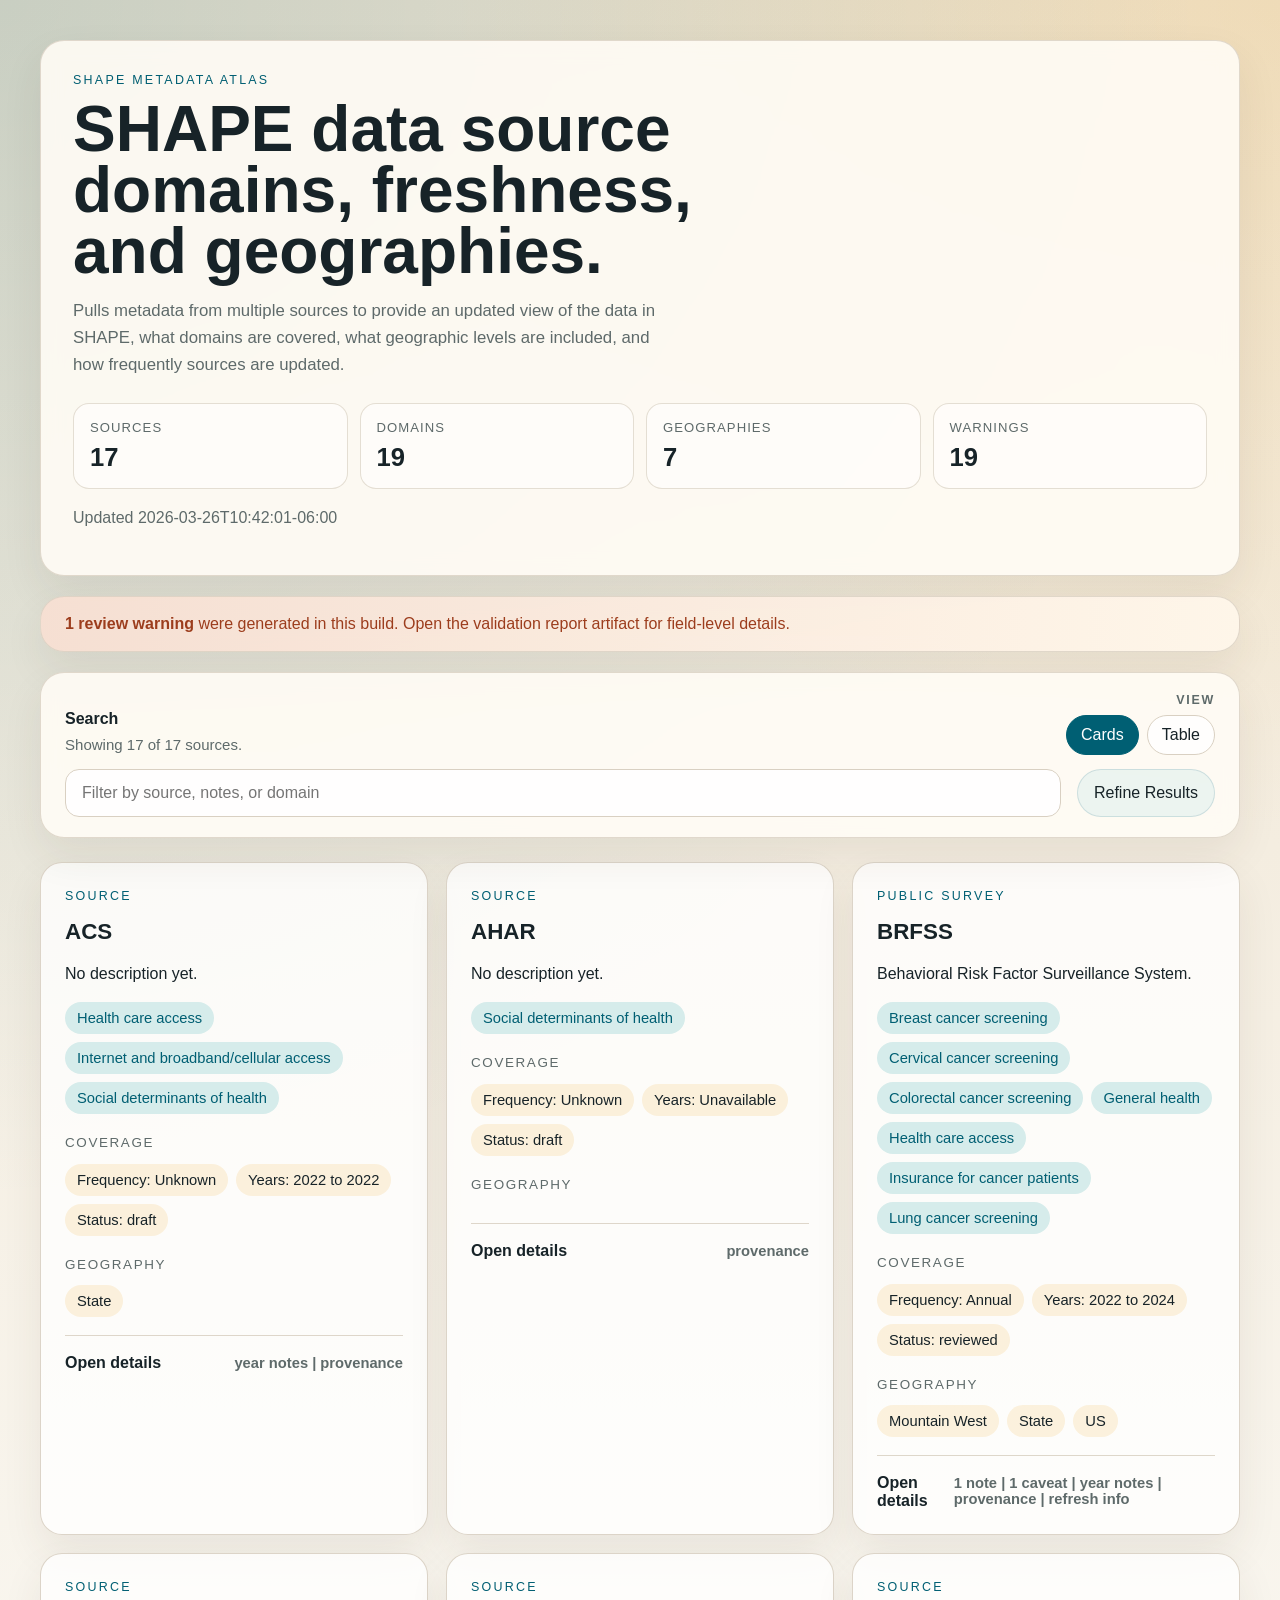
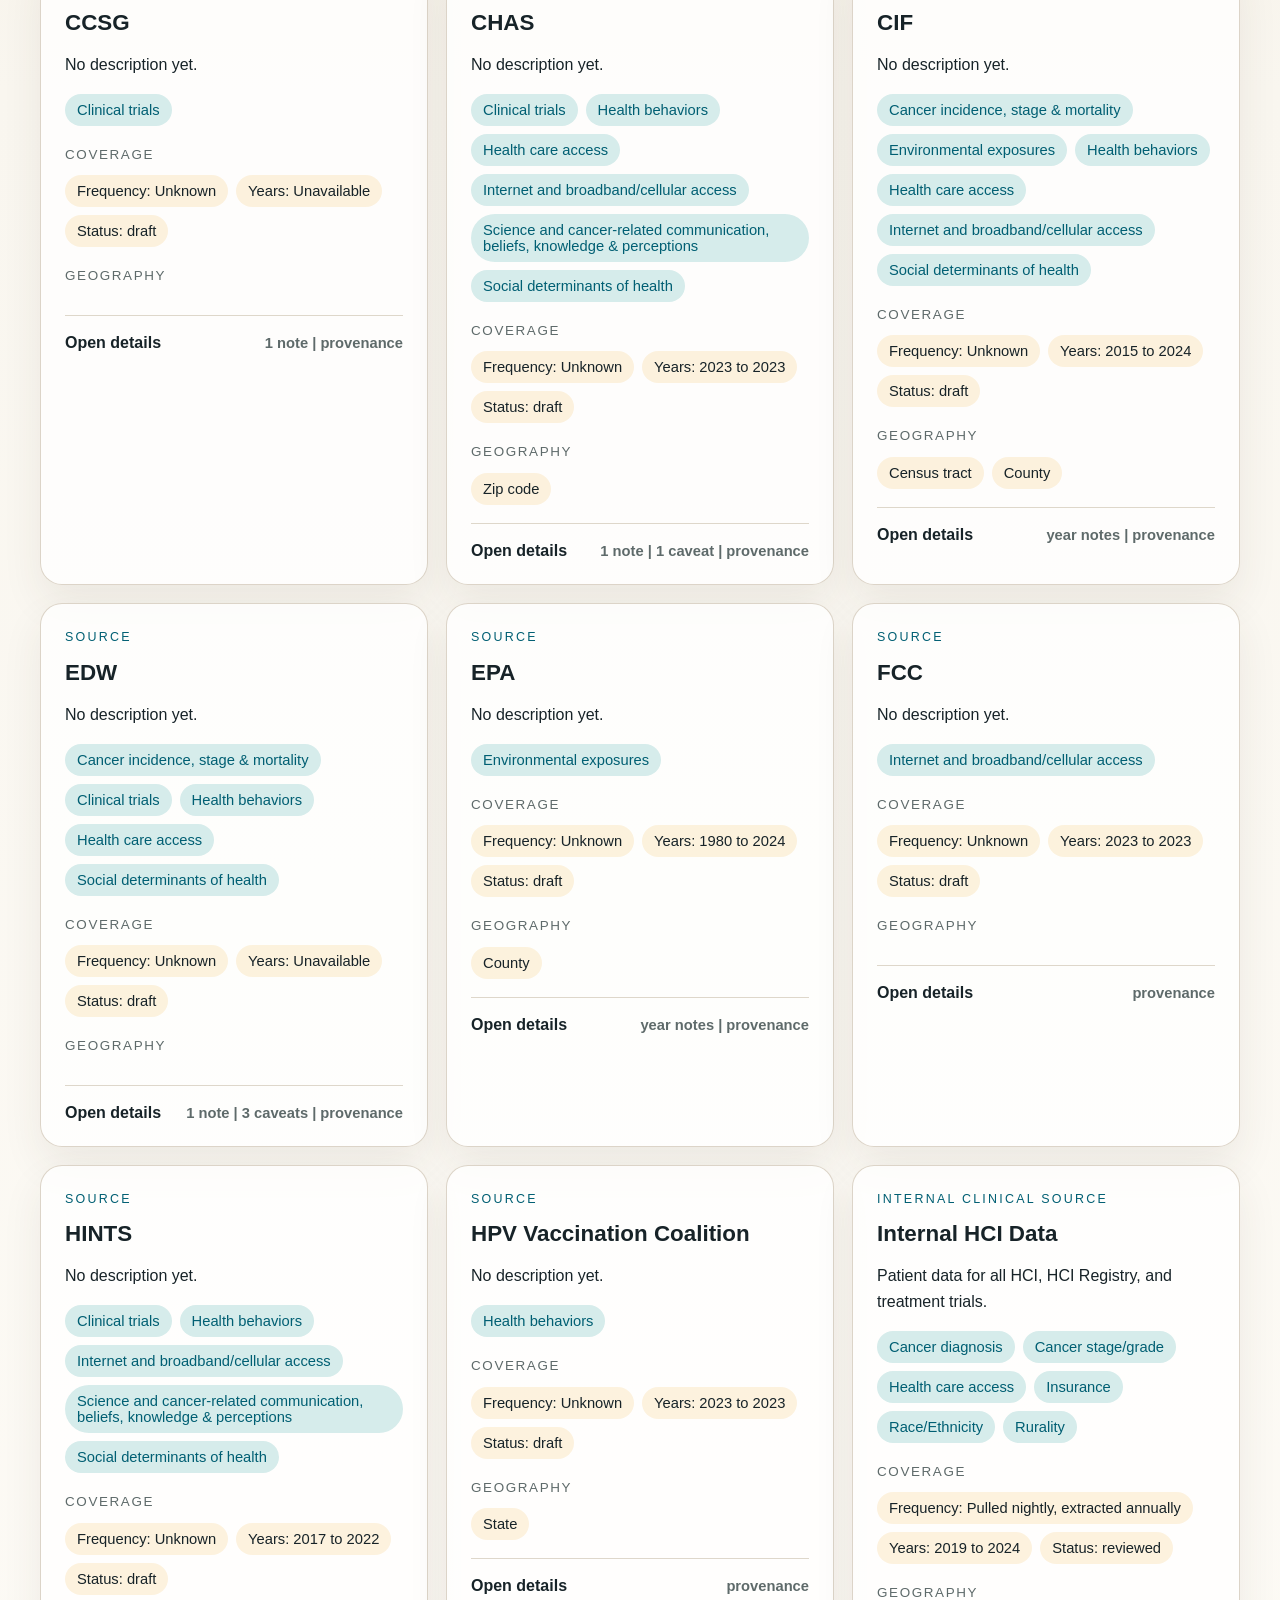
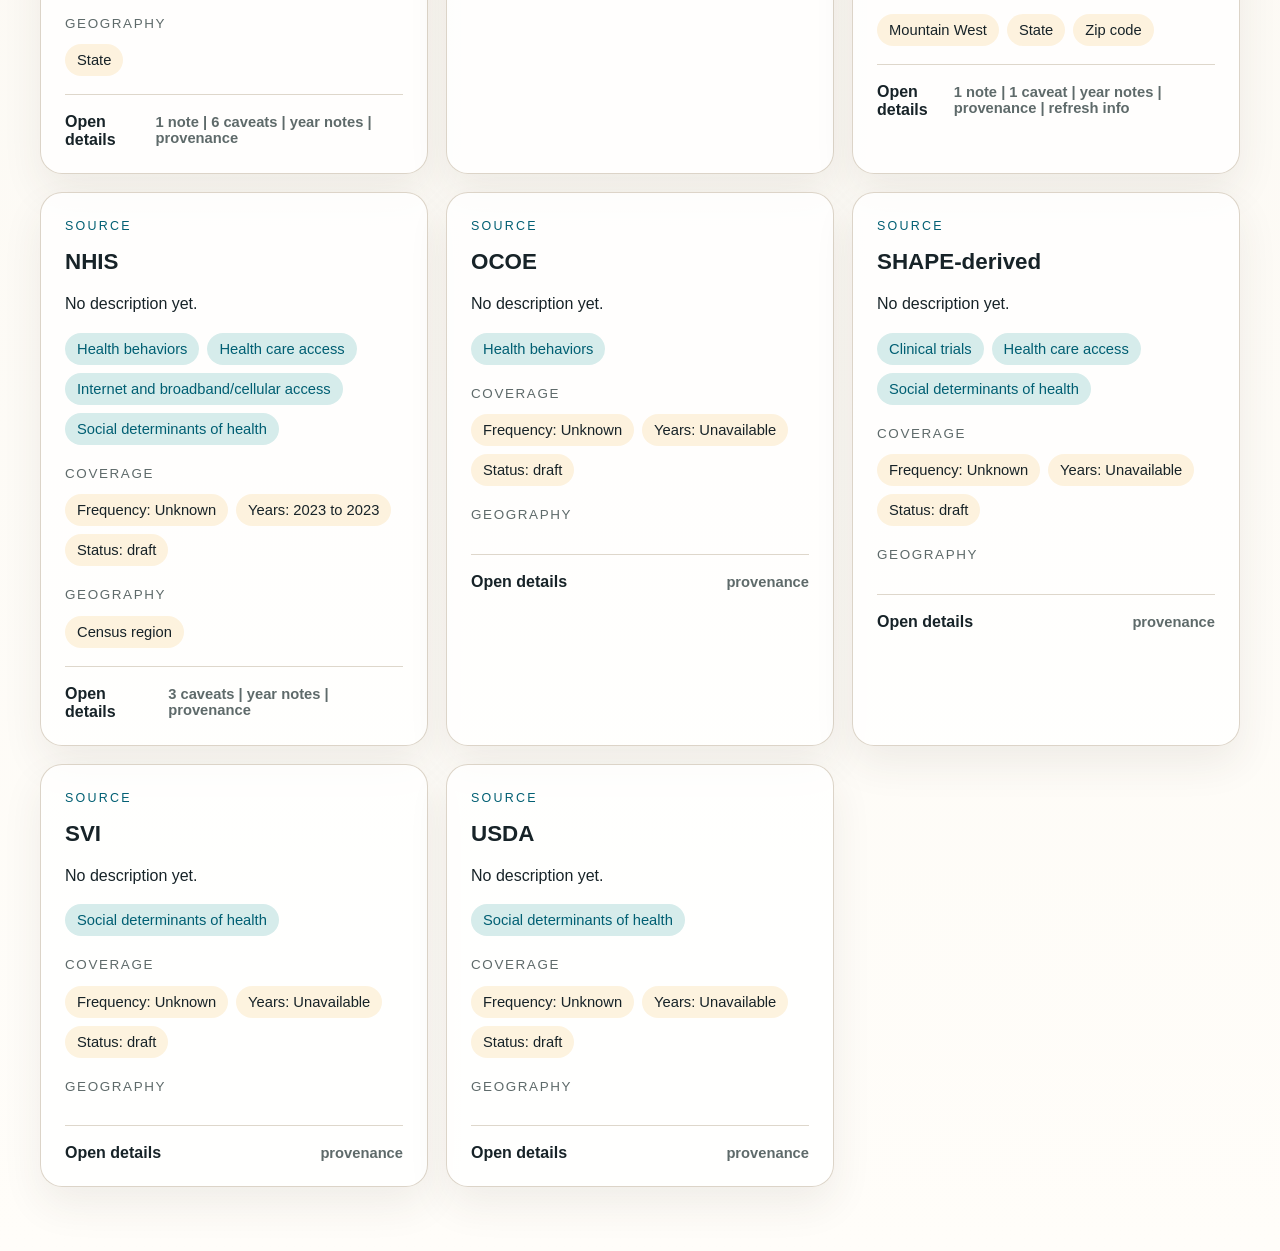
==== commit 341cd53e: "Move card metadata into expandable details" ====
--- a/site/index.html
+++ b/site/index.html
@@ -16,7 +16,7 @@
         what geographic levels are included, and how frequently sources are updated.
       </p>
       <dl class="hero-stats" id="heroStats"></dl>
-      <p class="stamp">Updated <span id="generatedAt">2026-03-26T10:04:26-06:00</span></p>
+      <p class="stamp">Updated <span id="generatedAt">2026-03-26T10:42:01-06:00</span></p>
     </section>
 
     <section class="summary-strip" id="warningStrip"></section>
@@ -66,7 +66,7 @@
   </main>
 
   <script id="shapeMetadata" type="application/json">{
-  "generated_at": "2026-03-26T10:04:26-06:00",
+  "generated_at": "2026-03-26T10:42:01-06:00",
   "records": [
     {
       "source_id": "acs",
--- a/site/styles.css
+++ b/site/styles.css
@@ -106,6 +106,8 @@
   padding: 20px 24px;
   display: grid;
   gap: 14px;
+  position: relative;
+  z-index: 2;
 }
 
 .controls-top,
@@ -390,8 +392,50 @@
   line-height: 1.6;
 }
 
+.detail-stack {
+  display: grid;
+  gap: 14px;
+}
+
+.details-meta {
+  margin: 0;
+  color: var(--muted);
+  font-size: 0.92rem;
+}
+
+.card-details {
+  margin-top: 18px;
+  padding-top: 18px;
+  border-top: 1px solid rgba(217, 208, 194, 0.85);
+}
+
+.card-details summary {
+  display: flex;
+  align-items: baseline;
+  justify-content: space-between;
+  gap: 12px;
+  cursor: pointer;
+  font-weight: 600;
+  list-style: none;
+}
+
+.card-details summary::-webkit-details-marker {
+  display: none;
+}
+
+.card-details[open] summary {
+  margin-bottom: 14px;
+}
+
+.card-details__body {
+  display: grid;
+  gap: 16px;
+}
+
 .table-shell {
   margin-top: 24px;
+  position: relative;
+  z-index: 1;
   overflow-x: auto;
 }
 
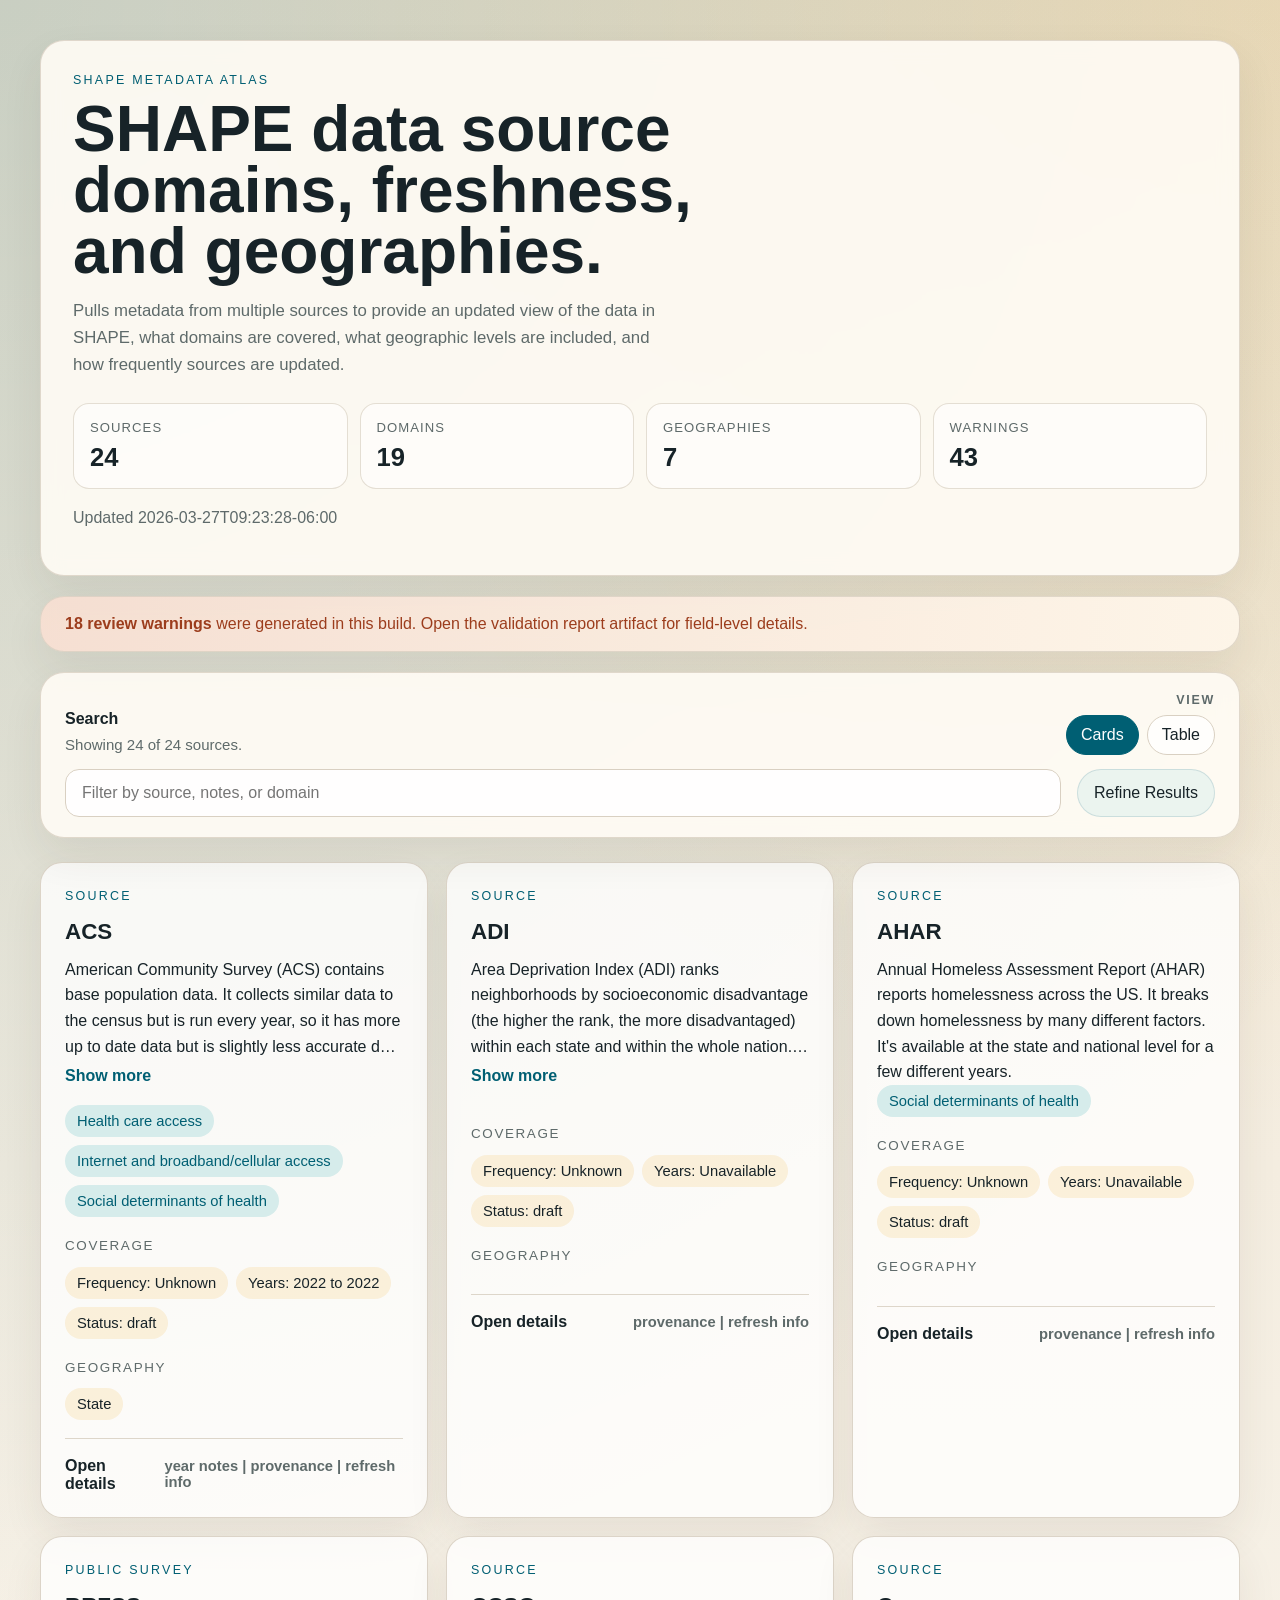
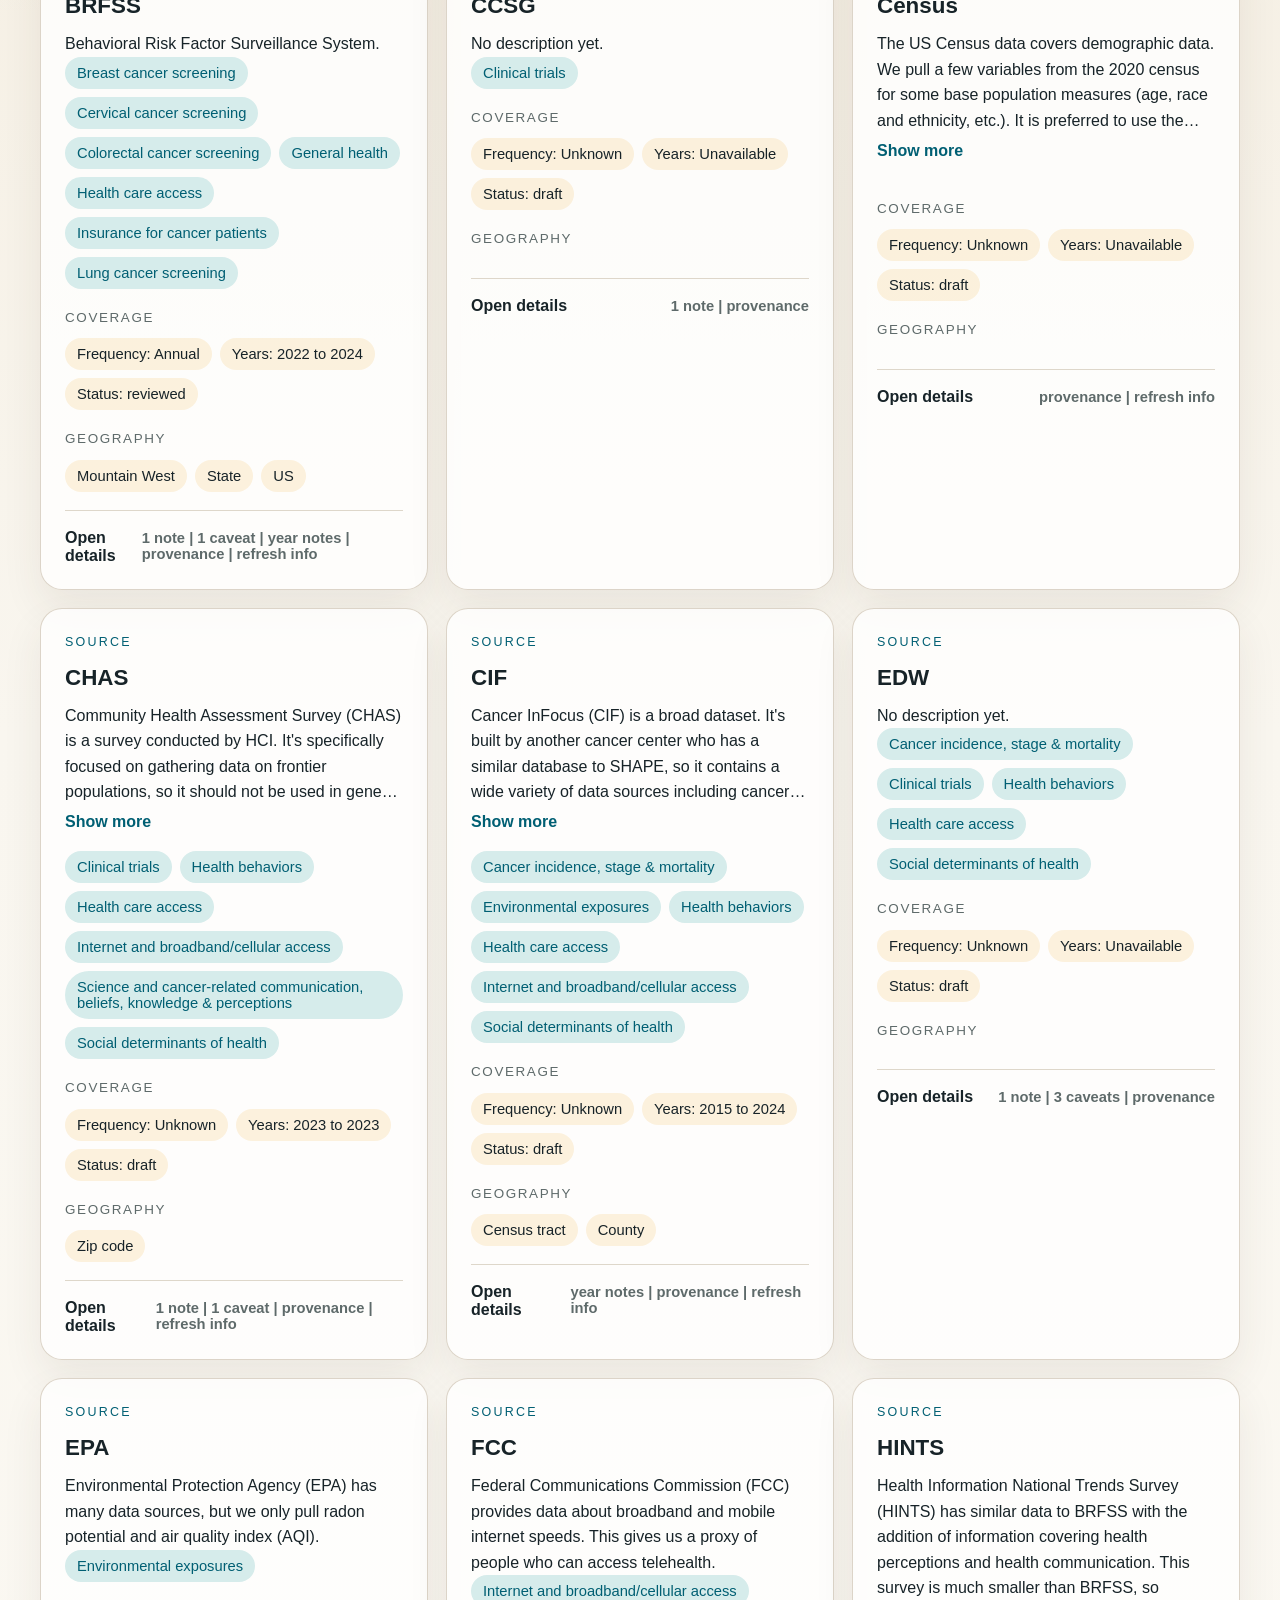
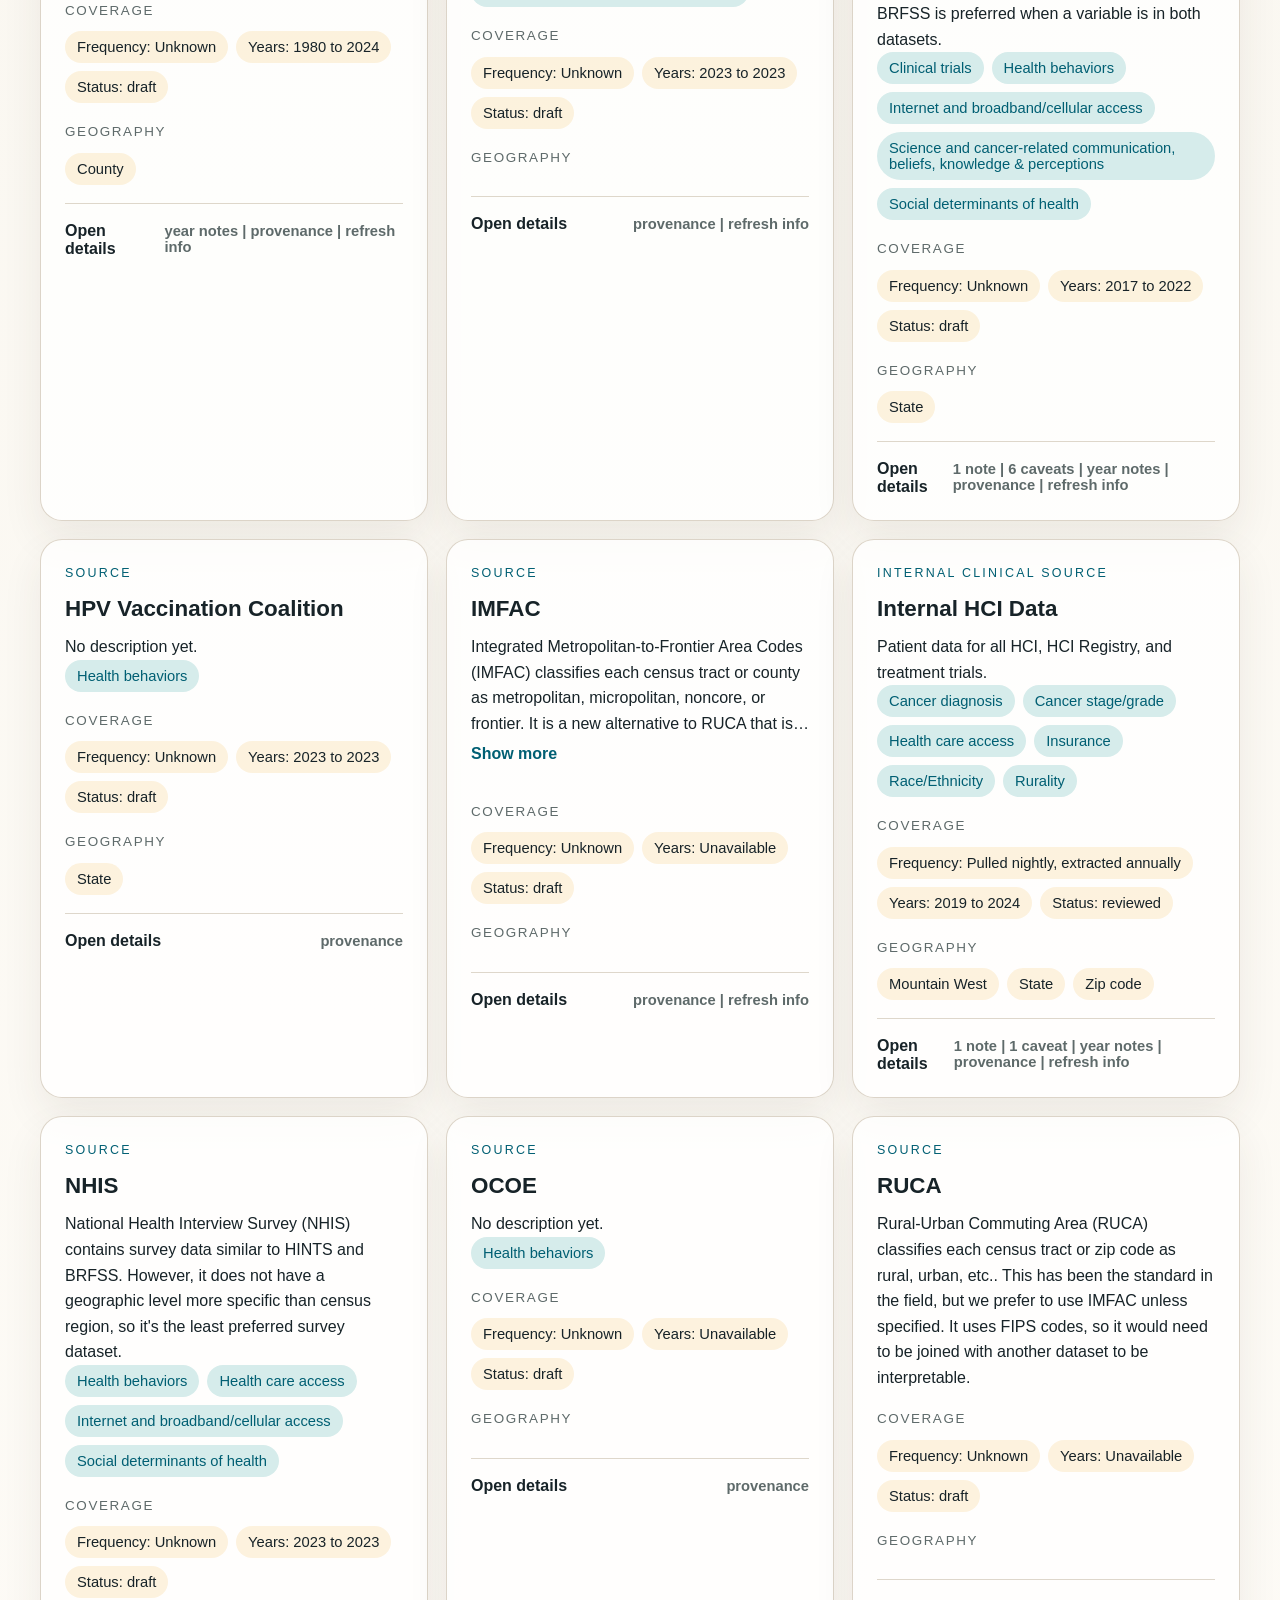
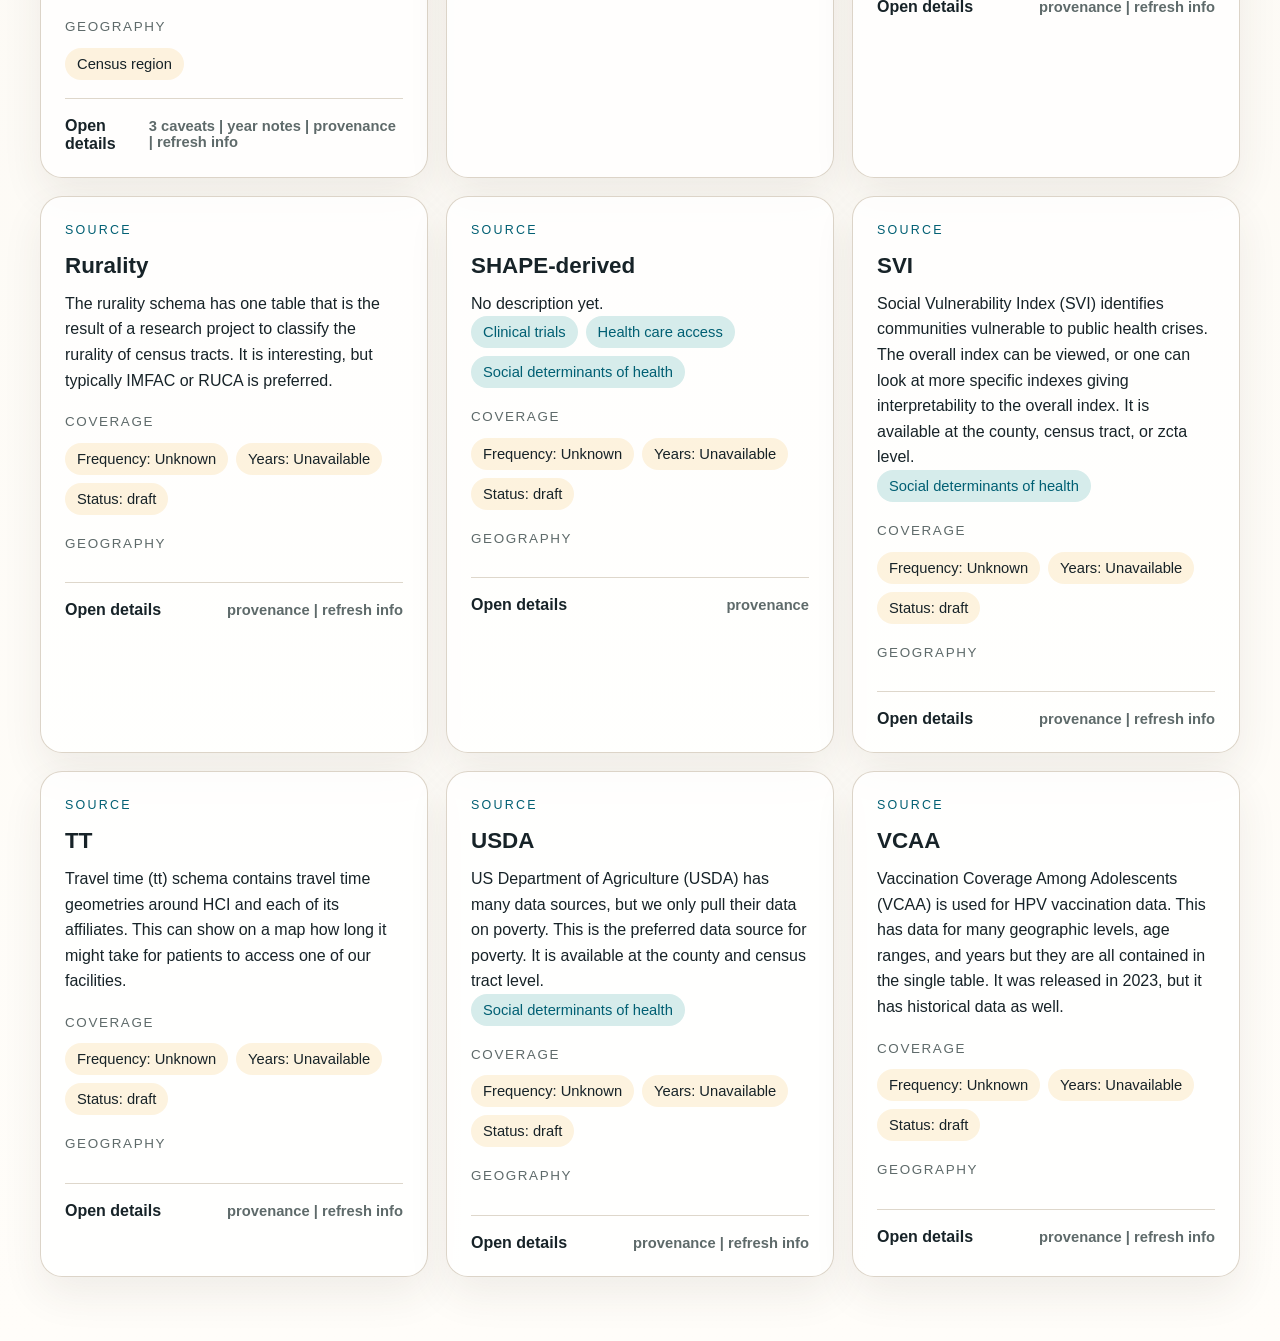
==== commit 5f209dd0: "Add SQL Server metadata loading and Box import status updates" ====
--- a/site/index.html
+++ b/site/index.html
@@ -16,7 +16,7 @@
         what geographic levels are included, and how frequently sources are updated.
       </p>
       <dl class="hero-stats" id="heroStats"></dl>
-      <p class="stamp">Updated <span id="generatedAt">2026-03-26T10:42:01-06:00</span></p>
+      <p class="stamp">Updated <span id="generatedAt">2026-03-27T09:23:28-06:00</span></p>
     </section>
 
     <section class="summary-strip" id="warningStrip"></section>
@@ -66,12 +66,12 @@
   </main>
 
   <script id="shapeMetadata" type="application/json">{
-  "generated_at": "2026-03-26T10:42:01-06:00",
+  "generated_at": "2026-03-27T09:23:28-06:00",
   "records": [
     {
       "source_id": "acs",
       "display_name": "ACS",
-      "short_description": "",
+      "short_description": "American Community Survey (ACS) contains base population data. It collects similar data to the census but is run every year, so it has more up to date data but is slightly less accurate due to being a survey rather than a census. We pull a selection of variables relating to demographics, insurance, education, poverty, veteran status, etc.. The same variables can be available at different geographic levels (for example, DemographicState5YR2023 is also available for county and census tract). The estimates can be obtained on different years, so the year is listed in the table name. As indicated on each table, we only obtained 5-year estimates although ACS provides other windows.",
       "source_type": "",
       "update_frequency": "",
       "domains": [
@@ -88,7 +88,9 @@
       "year_start": 2022,
       "year_end": 2022,
       "year_notes": "Access to internet: 2022 (5 year cycle)\nFinancial toxicity*: 2022 (5 year cycle)\nFood insecurity: 2022 (5 year cycle)\nInsurance type: 2022 (5 year cycle)\nPersons below 150% of poverty, 2017-2021: 2022 (5 year cycle)",
-      "source_systems": [],
+      "source_systems": [
+        "MS SQL Server"
+      ],
       "provenance": {
         "available_years": {
           "source": "spreadsheet",
@@ -106,13 +108,28 @@
           "source": "spreadsheet",
           "detail": "imported reference metadata"
         },
+        "last_observed_at": {
+          "source": "database",
+          "detail": "observed metadata",
+          "timestamp": "2026-03-26T21:09:13"
+        },
         "review_status": {
           "source": "spreadsheet",
           "detail": "imported reference metadata"
         },
+        "short_description": {
+          "source": "database",
+          "detail": "observed metadata",
+          "timestamp": "2026-03-26T21:09:13"
+        },
         "source_documents": {
           "source": "spreadsheet",
           "detail": "imported reference metadata"
+        },
+        "source_systems": {
+          "source": "database",
+          "detail": "observed metadata",
+          "timestamp": "2026-03-26T21:09:13"
         },
         "year_end": {
           "source": "spreadsheet",
@@ -129,7 +146,7 @@
       },
       "confidence": "",
       "review_status": "draft",
-      "last_observed_at": "",
+      "last_observed_at": "2026-03-26T21:09:13",
       "last_reviewed_at": "",
       "notes": [],
       "caveats": [],
@@ -152,37 +169,104 @@
       ]
     },
     {
-      "source_id": "ahar",
-      "display_name": "AHAR",
-      "short_description": "",
+      "source_id": "adi",
+      "display_name": "ADI",
+      "short_description": "Area Deprivation Index (ADI) ranks neighborhoods by socioeconomic disadvantage (the higher the rank, the more disadvantaged) within each state and within the whole nation. We currently only have one table for ADI for 2022 at the geographic level of the census block group, but others could be obtained.",
       "source_type": "",
       "update_frequency": "",
-      "domains": [
-        "Social determinants of health"
-      ],
+      "domains": [],
       "geographic_levels": [],
       "available_years": [],
       "year_start": null,
       "year_end": null,
       "year_notes": "",
-      "source_systems": [],
+      "source_systems": [
+        "MS SQL Server"
+      ],
       "provenance": {
         "display_name": {
-          "source": "spreadsheet",
-          "detail": "imported reference metadata"
-        },
-        "domains": {
-          "source": "spreadsheet",
-          "detail": "imported reference metadata"
+          "source": "database",
+          "detail": "observed metadata",
+          "timestamp": "2026-03-26T21:09:13"
+        },
+        "last_observed_at": {
+          "source": "database",
+          "detail": "observed metadata",
+          "timestamp": "2026-03-26T21:09:13"
         },
         "review_status": {
-          "source": "spreadsheet",
-          "detail": "imported reference metadata"
+          "source": "database",
+          "detail": "observed metadata",
+          "timestamp": "2026-03-26T21:09:13"
+        },
+        "short_description": {
+          "source": "database",
+          "detail": "observed metadata",
+          "timestamp": "2026-03-26T21:09:13"
+        },
+        "source_systems": {
+          "source": "database",
+          "detail": "observed metadata",
+          "timestamp": "2026-03-26T21:09:13"
         }
       },
       "confidence": "",
       "review_status": "draft",
-      "last_observed_at": "",
+      "last_observed_at": "2026-03-26T21:09:13",
+      "last_reviewed_at": "",
+      "notes": [],
+      "caveats": [],
+      "source_documents": []
+    },
+    {
+      "source_id": "ahar",
+      "display_name": "AHAR",
+      "short_description": "Annual Homeless Assessment Report (AHAR) reports homelessness across the US. It breaks down homelessness by many different factors. It's available at the state and national level for a few different years.",
+      "source_type": "",
+      "update_frequency": "",
+      "domains": [
+        "Social determinants of health"
+      ],
+      "geographic_levels": [],
+      "available_years": [],
+      "year_start": null,
+      "year_end": null,
+      "year_notes": "",
+      "source_systems": [
+        "MS SQL Server"
+      ],
+      "provenance": {
+        "display_name": {
+          "source": "spreadsheet",
+          "detail": "imported reference metadata"
+        },
+        "domains": {
+          "source": "spreadsheet",
+          "detail": "imported reference metadata"
+        },
+        "last_observed_at": {
+          "source": "database",
+          "detail": "observed metadata",
+          "timestamp": "2026-03-26T21:09:13"
+        },
+        "review_status": {
+          "source": "spreadsheet",
+          "detail": "imported reference metadata"
+        },
+        "short_description": {
+          "source": "database",
+          "detail": "observed metadata",
+          "timestamp": "2026-03-26T21:09:13"
+        },
+        "source_systems": {
+          "source": "database",
+          "detail": "observed metadata",
+          "timestamp": "2026-03-26T21:09:13"
+        }
+      },
+      "confidence": "",
+      "review_status": "draft",
+      "last_observed_at": "2026-03-26T21:09:13",
       "last_reviewed_at": "",
       "notes": [],
       "caveats": [],
@@ -217,13 +301,13 @@
       "year_end": 2024,
       "year_notes": "Coverage varies by geography and by domain across years.",
       "source_systems": [
-        "CDC BRFSS"
+        "MS SQL Server"
       ],
       "provenance": {
         "available_years": {
-          "source": "database",
-          "detail": "observed metadata",
-          "timestamp": "2026-03-25T08:17:00-06:00"
+          "source": "manual",
+          "detail": "reviewed registry",
+          "timestamp": "2026-03-25"
         },
         "caveats": {
           "source": "manual",
@@ -246,14 +330,14 @@
           "timestamp": "2026-03-25"
         },
         "geographic_levels": {
-          "source": "database",
-          "detail": "observed metadata",
-          "timestamp": "2026-03-25T08:17:00-06:00"
+          "source": "manual",
+          "detail": "reviewed registry",
+          "timestamp": "2026-03-25"
         },
         "last_observed_at": {
           "source": "database",
           "detail": "observed metadata",
-          "timestamp": "2026-03-25T08:17:00-06:00"
+          "timestamp": "2026-03-26T21:09:13"
         },
         "last_reviewed_at": {
           "source": "manual",
@@ -282,7 +366,7 @@
         "source_systems": {
           "source": "database",
           "detail": "observed metadata",
-          "timestamp": "2026-03-25T08:17:00-06:00"
+          "timestamp": "2026-03-26T21:09:13"
         },
         "source_type": {
           "source": "manual",
@@ -295,9 +379,9 @@
           "timestamp": "2026-03-25"
         },
         "year_end": {
-          "source": "database",
-          "detail": "observed metadata",
-          "timestamp": "2026-03-25T08:17:00-06:00"
+          "source": "manual",
+          "detail": "reviewed registry",
+          "timestamp": "2026-03-25"
         },
         "year_notes": {
           "source": "manual",
@@ -305,14 +389,14 @@
           "timestamp": "2026-03-25"
         },
         "year_start": {
-          "source": "database",
-          "detail": "observed metadata",
-          "timestamp": "2026-03-25T08:17:00-06:00"
+          "source": "manual",
+          "detail": "reviewed registry",
+          "timestamp": "2026-03-25"
         }
       },
       "confidence": "medium",
       "review_status": "reviewed",
-      "last_observed_at": "2026-03-25T08:17:00-06:00",
+      "last_observed_at": "2026-03-26T21:09:13",
       "last_reviewed_at": "2026-03-25",
       "notes": [
         "The reviewed registry keeps SHAPE-facing domain labels even when the import source uses denser spreadsheet terminology."
@@ -387,9 +471,59 @@
       ]
     },
     {
+      "source_id": "census",
+      "display_name": "Census",
+      "short_description": "The US Census data covers demographic data. We pull a few variables from the 2020 census for some base population measures (age, race and ethnicity, etc.). It is preferred to use the ACS data when possible because it's more recent. Additionally, the census data has FIPS codes which are unique geographic identifiers for each state, county, census tract, and so on. This is a rare case where a table from this schema could be joined with a table from another schema if that table uses a FIPS code instead of a name.",
+      "source_type": "",
+      "update_frequency": "",
+      "domains": [],
+      "geographic_levels": [],
+      "available_years": [],
+      "year_start": null,
+      "year_end": null,
+      "year_notes": "",
+      "source_systems": [
+        "MS SQL Server"
+      ],
+      "provenance": {
+        "display_name": {
+          "source": "database",
+          "detail": "observed metadata",
+          "timestamp": "2026-03-26T21:09:13"
+        },
+        "last_observed_at": {
+          "source": "database",
+          "detail": "observed metadata",
+          "timestamp": "2026-03-26T21:09:13"
+        },
+        "review_status": {
+          "source": "database",
+          "detail": "observed metadata",
+          "timestamp": "2026-03-26T21:09:13"
+        },
+        "short_description": {
+          "source": "database",
+          "detail": "observed metadata",
+          "timestamp": "2026-03-26T21:09:13"
+        },
+        "source_systems": {
+          "source": "database",
+          "detail": "observed metadata",
+          "timestamp": "2026-03-26T21:09:13"
+        }
+      },
+      "confidence": "",
+      "review_status": "draft",
+      "last_observed_at": "2026-03-26T21:09:13",
+      "last_reviewed_at": "",
+      "notes": [],
+      "caveats": [],
+      "source_documents": []
+    },
+    {
       "source_id": "chas",
       "display_name": "CHAS",
-      "short_description": "",
+      "short_description": "Community Health Assessment Survey (CHAS) is a survey conducted by HCI. It's specifically focused on gathering data on frontier populations, so it should not be used in general scenarios when survey data it covers is requested. It should only be used either when a survey variable it contains is asked for in the context of frontier areas or if the variable asked for is only available in the CHAS data and no other dataset.",
       "source_type": "",
       "update_frequency": "",
       "domains": [
@@ -409,7 +543,9 @@
       "year_start": 2023,
       "year_end": 2023,
       "year_notes": "",
-      "source_systems": [],
+      "source_systems": [
+        "MS SQL Server"
+      ],
       "provenance": {
         "available_years": {
           "source": "spreadsheet",
@@ -431,6 +567,11 @@
           "source": "spreadsheet",
           "detail": "imported reference metadata"
         },
+        "last_observed_at": {
+          "source": "database",
+          "detail": "observed metadata",
+          "timestamp": "2026-03-26T21:09:13"
+        },
         "notes": {
           "source": "spreadsheet",
           "detail": "imported reference metadata"
@@ -439,9 +580,19 @@
           "source": "spreadsheet",
           "detail": "imported reference metadata"
         },
+        "short_description": {
+          "source": "database",
+          "detail": "observed metadata",
+          "timestamp": "2026-03-26T21:09:13"
+        },
         "source_documents": {
           "source": "spreadsheet",
           "detail": "imported reference metadata"
+        },
+        "source_systems": {
+          "source": "database",
+          "detail": "observed metadata",
+          "timestamp": "2026-03-26T21:09:13"
         },
         "year_end": {
           "source": "spreadsheet",
@@ -454,7 +605,7 @@
       },
       "confidence": "",
       "review_status": "draft",
-      "last_observed_at": "",
+      "last_observed_at": "2026-03-26T21:09:13",
       "last_reviewed_at": "",
       "notes": [
         "Workbook marks this source as containing PHI."
@@ -473,7 +624,7 @@
     {
       "source_id": "cif",
       "display_name": "CIF",
-      "short_description": "",
+      "short_description": "Cancer InFocus (CIF) is a broad dataset. It's built by another cancer center who has a similar database to SHAPE, so it contains a wide variety of data sources including cancer incidence and mortality, social determinants of health, behavioral and environmental risk factors, cancer screening, and many others.",
       "source_type": "",
       "update_frequency": "",
       "domains": [
@@ -502,7 +653,9 @@
       "year_start": 2015,
       "year_end": 2024,
       "year_notes": "Travel time to lung cancer screening: Live\nTravel time to nearest colonoscopy: Live\nTravel time to nearest mammography: Live",
-      "source_systems": [],
+      "source_systems": [
+        "MS SQL Server"
+      ],
       "provenance": {
         "available_years": {
           "source": "spreadsheet",
@@ -520,13 +673,28 @@
           "source": "spreadsheet",
           "detail": "imported reference metadata"
         },
+        "last_observed_at": {
+          "source": "database",
+          "detail": "observed metadata",
+          "timestamp": "2026-03-26T21:09:13"
+        },
         "review_status": {
           "source": "spreadsheet",
           "detail": "imported reference metadata"
         },
+        "short_description": {
+          "source": "database",
+          "detail": "observed metadata",
+          "timestamp": "2026-03-26T21:09:13"
+        },
         "source_documents": {
           "source": "spreadsheet",
           "detail": "imported reference metadata"
+        },
+        "source_systems": {
+          "source": "database",
+          "detail": "observed metadata",
+          "timestamp": "2026-03-26T21:09:13"
         },
         "year_end": {
           "source": "spreadsheet",
@@ -543,7 +711,7 @@
       },
       "confidence": "",
       "review_status": "draft",
-      "last_observed_at": "",
+      "last_observed_at": "2026-03-26T21:09:13",
       "last_reviewed_at": "",
       "notes": [],
       "caveats": [],
@@ -683,23 +851,322 @@
     {
       "source_id": "epa",
       "display_name": "EPA",
+      "short_description": "Environmental Protection Agency (EPA) has many data sources, but we only pull radon potential and air quality index (AQI).",
+      "source_type": "",
+      "update_frequency": "",
+      "domains": [
+        "Environmental exposures"
+      ],
+      "geographic_levels": [
+        "County"
+      ],
+      "available_years": [
+        1980,
+        2023,
+        2024
+      ],
+      "year_start": 1980,
+      "year_end": 2024,
+      "year_notes": "Radon in area of residence: Not sure...",
+      "source_systems": [
+        "MS SQL Server"
+      ],
+      "provenance": {
+        "available_years": {
+          "source": "spreadsheet",
+          "detail": "imported reference metadata"
+        },
+        "display_name": {
+          "source": "spreadsheet",
+          "detail": "imported reference metadata"
+        },
+        "domains": {
+          "source": "spreadsheet",
+          "detail": "imported reference metadata"
+        },
+        "geographic_levels": {
+          "source": "spreadsheet",
+          "detail": "imported reference metadata"
+        },
+        "last_observed_at": {
+          "source": "database",
+          "detail": "observed metadata",
+          "timestamp": "2026-03-26T21:09:13"
+        },
+        "review_status": {
+          "source": "spreadsheet",
+          "detail": "imported reference metadata"
+        },
+        "short_description": {
+          "source": "database",
+          "detail": "observed metadata",
+          "timestamp": "2026-03-26T21:09:13"
+        },
+        "source_documents": {
+          "source": "spreadsheet",
+          "detail": "imported reference metadata"
+        },
+        "source_systems": {
+          "source": "database",
+          "detail": "observed metadata",
+          "timestamp": "2026-03-26T21:09:13"
+        },
+        "year_end": {
+          "source": "spreadsheet",
+          "detail": "imported reference metadata"
+        },
+        "year_notes": {
+          "source": "spreadsheet",
+          "detail": "imported reference metadata"
+        },
+        "year_start": {
+          "source": "spreadsheet",
+          "detail": "imported reference metadata"
+        }
+      },
+      "confidence": "",
+      "review_status": "draft",
+      "last_observed_at": "2026-03-26T21:09:13",
+      "last_reviewed_at": "",
+      "notes": [],
+      "caveats": [],
+      "source_documents": [
+        {
+          "name": "EPA worksheet",
+          "type": "spreadsheet",
+          "worksheet": "EPA"
+        },
+        {
+          "name": "EPA reference",
+          "type": "reference",
+          "url": "https://aqs.epa.gov/aqsweb/airdata/download_files.html"
+        },
+        {
+          "name": "EPA reference",
+          "type": "reference",
+          "url": "https://www.epa.gov/radon/epa-map-radon-zones-and-supplemental-information"
+        }
+      ]
+    },
+    {
+      "source_id": "fcc",
+      "display_name": "FCC",
+      "short_description": "Federal Communications Commission (FCC) provides data about broadband and mobile internet speeds. This gives us a proxy of people who can access telehealth.",
+      "source_type": "",
+      "update_frequency": "",
+      "domains": [
+        "Internet and broadband/cellular access"
+      ],
+      "geographic_levels": [],
+      "available_years": [
+        2023
+      ],
+      "year_start": 2023,
+      "year_end": 2023,
+      "year_notes": "",
+      "source_systems": [
+        "MS SQL Server"
+      ],
+      "provenance": {
+        "available_years": {
+          "source": "spreadsheet",
+          "detail": "imported reference metadata"
+        },
+        "display_name": {
+          "source": "spreadsheet",
+          "detail": "imported reference metadata"
+        },
+        "domains": {
+          "source": "spreadsheet",
+          "detail": "imported reference metadata"
+        },
+        "last_observed_at": {
+          "source": "database",
+          "detail": "observed metadata",
+          "timestamp": "2026-03-26T21:09:13"
+        },
+        "review_status": {
+          "source": "spreadsheet",
+          "detail": "imported reference metadata"
+        },
+        "short_description": {
+          "source": "database",
+          "detail": "observed metadata",
+          "timestamp": "2026-03-26T21:09:13"
+        },
+        "source_documents": {
+          "source": "spreadsheet",
+          "detail": "imported reference metadata"
+        },
+        "source_systems": {
+          "source": "database",
+          "detail": "observed metadata",
+          "timestamp": "2026-03-26T21:09:13"
+        },
+        "year_end": {
+          "source": "spreadsheet",
+          "detail": "imported reference metadata"
+        },
+        "year_start": {
+          "source": "spreadsheet",
+          "detail": "imported reference metadata"
+        }
+      },
+      "confidence": "",
+      "review_status": "draft",
+      "last_observed_at": "2026-03-26T21:09:13",
+      "last_reviewed_at": "",
+      "notes": [],
+      "caveats": [],
+      "source_documents": [
+        {
+          "name": "FCC worksheet",
+          "type": "spreadsheet",
+          "worksheet": "FCC"
+        },
+        {
+          "name": "FCC reference",
+          "type": "reference",
+          "url": "https://broadbandmap.fcc.gov/data-download/nationwide-data?version=jun2023"
+        }
+      ]
+    },
+    {
+      "source_id": "hints",
+      "display_name": "HINTS",
+      "short_description": "Health Information National Trends Survey (HINTS) has similar data to BRFSS with the addition of information covering health perceptions and health communication. This survey is much smaller than BRFSS, so BRFSS is preferred when a variable is in both datasets.",
+      "source_type": "",
+      "update_frequency": "",
+      "domains": [
+        "Clinical trials",
+        "Health behaviors",
+        "Internet and broadband/cellular access",
+        "Science and cancer-related communication, beliefs, knowledge & perceptions",
+        "Social determinants of health"
+      ],
+      "geographic_levels": [
+        "State"
+      ],
+      "available_years": [
+        2017,
+        2018,
+        2019,
+        2020,
+        2022
+      ],
+      "year_start": 2017,
+      "year_end": 2022,
+      "year_notes": "Access to internet: 5 Cycle 4, 5 Cycle 3, 5 Cycle 2, 5 Cycle 1\nAccess to internet: 6\nAccess to internet: 6, 5 Cycle 4, 5 Cycle 3, 5 Cycle 2, 5 Cycle 1\nBelief in cancer prevention: 6, 5 Cycle 4, 5 Cycle 3, 5 Cycle 2, 5 Cycle 1\nBelief that everything causes cancer: 6, 5 Cycle 4, 5 Cycle 3, 5 Cycle 2, 5 Cycle 1\nCervical cancer screening: 6, 5 Cycle 4, 5 Cycle 3, 5 Cycle 2, 5 Cycle 1\nConfidence in getting cancer information: 5 Cycle 4, 5 Cycle 2\nFatalism and cancer: 6, 5 Cycle 4, 5 Cycle 3, 5 Cycle 2, 5 Cycle 1\nFatalism and cancer: I'm listing by cycle of HINTS rather than year. I'm only listing the cycles I pulled data from. Here are the years of each cycle: 6: 2022, 5 Cycle 4: 2020, 5 Cycle 3: 2019, 5 Cycle 2: 2018, 5 Cycle 1: 2017\nFood insecurity: 6\nHave you ever been asked to be in a clinical trial: 5 Cycle 4\nHealth information seeking sources used: 5 Cycle 4, 5 Cycle 2\nHousing instability: 6\nKnowledge: 5 Cycle 4\nLung cancer screening: 5 Cycle 4, 5 Cycle 1\nSun protection use: 5 Cycle 2\nSun protection use: 6, 5 Cycle 2\nTobacco use / smoking: 5 Cycle 1\nTobacco use / smoking: 5 Cycle 3\nTobacco use / smoking: 5 Cycle 4, 5 Cycle 3, 5 Cycle 2, 5 Cycle 1\nTobacco use / smoking: 6, 5 Cycle 4, 5 Cycle 3, 5 Cycle 2, 5 Cycle 1\nView on cancer prevention recommendations: 6, 5 Cycle 4, 5 Cycle 3, 5 Cycle 2, 5 Cycle 1\nwellbeing/mental health/emotional wellbeing: 6\nwellbeing/mental health/emotional wellbeing: 6, 5 Cycle 4, 5 Cycle 3, 5 Cycle 1\nwellbeing/mental health/emotional wellbeing: 6, 5 Cycle 4, 5 Cycle 3, 5 Cycle 2, 5 Cycle 1",
+      "source_systems": [
+        "MS SQL Server"
+      ],
+      "provenance": {
+        "available_years": {
+          "source": "spreadsheet",
+          "detail": "imported reference metadata"
+        },
+        "caveats": {
+          "source": "spreadsheet",
+          "detail": "imported reference metadata"
+        },
+        "display_name": {
+          "source": "spreadsheet",
+          "detail": "imported reference metadata"
+        },
+        "domains": {
+          "source": "spreadsheet",
+          "detail": "imported reference metadata"
+        },
+        "geographic_levels": {
+          "source": "spreadsheet",
+          "detail": "imported reference metadata"
+        },
+        "last_observed_at": {
+          "source": "database",
+          "detail": "observed metadata",
+          "timestamp": "2026-03-26T21:09:13"
+        },
+        "notes": {
+          "source": "spreadsheet",
+          "detail": "imported reference metadata"
+        },
+        "review_status": {
+          "source": "spreadsheet",
+          "detail": "imported reference metadata"
+        },
+        "short_description": {
+          "source": "database",
+          "detail": "observed metadata",
+          "timestamp": "2026-03-26T21:09:13"
+        },
+        "source_documents": {
+          "source": "spreadsheet",
+          "detail": "imported reference metadata"
+        },
+        "source_systems": {
+          "source": "database",
+          "detail": "observed metadata",
+          "timestamp": "2026-03-26T21:09:13"
+        },
+        "year_end": {
+          "source": "spreadsheet",
+          "detail": "imported reference metadata"
+        },
+        "year_notes": {
+          "source": "spreadsheet",
+          "detail": "imported reference metadata"
+        },
+        "year_start": {
+          "source": "spreadsheet",
+          "detail": "imported reference metadata"
+        }
+      },
+      "confidence": "",
+      "review_status": "draft",
+      "last_observed_at": "2026-03-26T21:09:13",
+      "last_reviewed_at": "",
+      "notes": [
+        "Workbook marks this source as requiring an application."
+      ],
+      "caveats": [
+        "Access to internet: Note: There was another question for broadband that didn't create stable measures",
+        "Breast cancer screening: Link is the same for this whole data source",
+        "Confidence in getting cancer information: This was divided into low, moderate, and high confidence, and only low confidence created a stable measure, so not sure if we can use that",
+        "Health behaviors / Lung cancer screening: I\u2019m not totally sure if it meets the definition you\u2019re looking for, but it could meet that definition. For example, HINTS doesn\u2019t have lung cancer screening, but it does have whether or not they discussed lung cancer screening with their doctor.",
+        "Health information seeking sources used: This had a lot of different responses, so only one group of responses created a stable measure due to only being in two cycles and having so many different measures from a single question",
+        "Science and cancer-related communication, beliefs, knowledge & perceptions / Confidence in getting cancer information: The measure is in the dataset but did not create a stable enough measure to pass the QC. It could be included in a different form of aggregation such as census division or IMFACc."
+      ],
+      "source_documents": [
+        {
+          "name": "HINTS worksheet",
+          "type": "spreadsheet",
+          "worksheet": "HINTS"
+        },
+        {
+          "name": "HINTS reference",
+          "type": "reference",
+          "url": "https://hints.cancer.gov/"
+        }
+      ]
+    },
+    {
+      "source_id": "hpv-vaccination-coalition",
+      "display_name": "HPV Vaccination Coalition",
       "short_description": "",
       "source_type": "",
       "update_frequency": "",
       "domains": [
-        "Environmental exposures"
+        "Health behaviors"
       ],
       "geographic_levels": [
-        "County"
+        "State"
       ],
       "available_years": [
-        1980,
-        2023,
-        2024
-      ],
-      "year_start": 1980,
-      "year_end": 2024,
-      "year_notes": "Radon in area of residence: Not sure...",
+        2023
+      ],
+      "year_start": 2023,
+      "year_end": 2023,
+      "year_notes": "",
       "source_systems": [],
       "provenance": {
         "available_years": {
@@ -727,10 +1194,6 @@
           "detail": "imported reference metadata"
         },
         "year_end": {
-          "source": "spreadsheet",
-          "detail": "imported reference metadata"
-        },
-        "year_notes": {
           "source": "spreadsheet",
           "detail": "imported reference metadata"
         },
@@ -747,260 +1210,66 @@
       "caveats": [],
       "source_documents": [
         {
-          "name": "EPA worksheet",
+          "name": "HPV Vaccination Coalition worksheet",
           "type": "spreadsheet",
-          "worksheet": "EPA"
-        },
-        {
-          "name": "EPA reference",
+          "worksheet": "HPV Vaccination Coalition"
+        },
+        {
+          "name": "HPV Vaccination Coalition reference",
           "type": "reference",
-          "url": "https://aqs.epa.gov/aqsweb/airdata/download_files.html"
-        },
-        {
-          "name": "EPA reference",
-          "type": "reference",
-          "url": "https://www.epa.gov/radon/epa-map-radon-zones-and-supplemental-information"
+          "url": "https://www.cdc.gov/teenvaxview/interactive/index.html"
         }
       ]
     },
     {
-      "source_id": "fcc",
-      "display_name": "FCC",
-      "short_description": "",
+      "source_id": "imfac",
+      "display_name": "IMFAC",
+      "short_description": "Integrated Metropolitan-to-Frontier Area Codes (IMFAC) classifies each census tract or county as metropolitan, micropolitan, noncore, or frontier. It is a new alternative to RUCA that is more expressive for areas like ours that have lots of frontier area. It uses FIPS codes, so it would need to be joined with another dataset to be interpretable.",
       "source_type": "",
       "update_frequency": "",
-      "domains": [
-        "Internet and broadband/cellular access"
-      ],
+      "domains": [],
       "geographic_levels": [],
-      "available_years": [
-        2023
-      ],
-      "year_start": 2023,
-      "year_end": 2023,
+      "available_years": [],
+      "year_start": null,
+      "year_end": null,
       "year_notes": "",
-      "source_systems": [],
+      "source_systems": [
+        "MS SQL Server"
+      ],
       "provenance": {
-        "available_years": {
-          "source": "spreadsheet",
-          "detail": "imported reference metadata"
-        },
         "display_name": {
-          "source": "spreadsheet",
-          "detail": "imported reference metadata"
-        },
-        "domains": {
-          "source": "spreadsheet",
-          "detail": "imported reference metadata"
+          "source": "database",
+          "detail": "observed metadata",
+          "timestamp": "2026-03-26T21:09:13"
+        },
+        "last_observed_at": {
+          "source": "database",
+          "detail": "observed metadata",
+          "timestamp": "2026-03-26T21:09:13"
         },
         "review_status": {
-          "source": "spreadsheet",
-          "detail": "imported reference metadata"
-        },
-        "source_documents": {
-          "source": "spreadsheet",
-          "detail": "imported reference metadata"
-        },
-        "year_end": {
-          "source": "spreadsheet",
-          "detail": "imported reference metadata"
-        },
-        "year_start": {
-          "source": "spreadsheet",
-          "detail": "imported reference metadata"
+          "source": "database",
+          "detail": "observed metadata",
+          "timestamp": "2026-03-26T21:09:13"
+        },
+        "short_description": {
+          "source": "database",
+          "detail": "observed metadata",
+          "timestamp": "2026-03-26T21:09:13"
+        },
+        "source_systems": {
+          "source": "database",
+          "detail": "observed metadata",
+          "timestamp": "2026-03-26T21:09:13"
         }
       },
       "confidence": "",
       "review_status": "draft",
-      "last_observed_at": "",
+      "last_observed_at": "2026-03-26T21:09:13",
       "last_reviewed_at": "",
       "notes": [],
       "caveats": [],
-      "source_documents": [
-        {
-          "name": "FCC worksheet",
-          "type": "spreadsheet",
-          "worksheet": "FCC"
-        },
-        {
-          "name": "FCC reference",
-          "type": "reference",
-          "url": "https://broadbandmap.fcc.gov/data-download/nationwide-data?version=jun2023"
-        }
-      ]
-    },
-    {
-      "source_id": "hints",
-      "display_name": "HINTS",
-      "short_description": "",
-      "source_type": "",
-      "update_frequency": "",
-      "domains": [
-        "Clinical trials",
-        "Health behaviors",
-        "Internet and broadband/cellular access",
-        "Science and cancer-related communication, beliefs, knowledge & perceptions",
-        "Social determinants of health"
-      ],
-      "geographic_levels": [
-        "State"
-      ],
-      "available_years": [
-        2017,
-        2018,
-        2019,
-        2020,
-        2022
-      ],
-      "year_start": 2017,
-      "year_end": 2022,
-      "year_notes": "Access to internet: 5 Cycle 4, 5 Cycle 3, 5 Cycle 2, 5 Cycle 1\nAccess to internet: 6\nAccess to internet: 6, 5 Cycle 4, 5 Cycle 3, 5 Cycle 2, 5 Cycle 1\nBelief in cancer prevention: 6, 5 Cycle 4, 5 Cycle 3, 5 Cycle 2, 5 Cycle 1\nBelief that everything causes cancer: 6, 5 Cycle 4, 5 Cycle 3, 5 Cycle 2, 5 Cycle 1\nCervical cancer screening: 6, 5 Cycle 4, 5 Cycle 3, 5 Cycle 2, 5 Cycle 1\nConfidence in getting cancer information: 5 Cycle 4, 5 Cycle 2\nFatalism and cancer: 6, 5 Cycle 4, 5 Cycle 3, 5 Cycle 2, 5 Cycle 1\nFatalism and cancer: I'm listing by cycle of HINTS rather than year. I'm only listing the cycles I pulled data from. Here are the years of each cycle: 6: 2022, 5 Cycle 4: 2020, 5 Cycle 3: 2019, 5 Cycle 2: 2018, 5 Cycle 1: 2017\nFood insecurity: 6\nHave you ever been asked to be in a clinical trial: 5 Cycle 4\nHealth information seeking sources used: 5 Cycle 4, 5 Cycle 2\nHousing instability: 6\nKnowledge: 5 Cycle 4\nLung cancer screening: 5 Cycle 4, 5 Cycle 1\nSun protection use: 5 Cycle 2\nSun protection use: 6, 5 Cycle 2\nTobacco use / smoking: 5 Cycle 1\nTobacco use / smoking: 5 Cycle 3\nTobacco use / smoking: 5 Cycle 4, 5 Cycle 3, 5 Cycle 2, 5 Cycle 1\nTobacco use / smoking: 6, 5 Cycle 4, 5 Cycle 3, 5 Cycle 2, 5 Cycle 1\nView on cancer prevention recommendations: 6, 5 Cycle 4, 5 Cycle 3, 5 Cycle 2, 5 Cycle 1\nwellbeing/mental health/emotional wellbeing: 6\nwellbeing/mental health/emotional wellbeing: 6, 5 Cycle 4, 5 Cycle 3, 5 Cycle 1\nwellbeing/mental health/emotional wellbeing: 6, 5 Cycle 4, 5 Cycle 3, 5 Cycle 2, 5 Cycle 1",
-      "source_systems": [],
-      "provenance": {
-        "available_years": {
-          "source": "spreadsheet",
-          "detail": "imported reference metadata"
-        },
-        "caveats": {
-          "source": "spreadsheet",
-          "detail": "imported reference metadata"
-        },
-        "display_name": {
-          "source": "spreadsheet",
-          "detail": "imported reference metadata"
-        },
-        "domains": {
-          "source": "spreadsheet",
-          "detail": "imported reference metadata"
-        },
-        "geographic_levels": {
-          "source": "spreadsheet",
-          "detail": "imported reference metadata"
-        },
-        "notes": {
-          "source": "spreadsheet",
-          "detail": "imported reference metadata"
-        },
-        "review_status": {
-          "source": "spreadsheet",
-          "detail": "imported reference metadata"
-        },
-        "source_documents": {
-          "source": "spreadsheet",
-          "detail": "imported reference metadata"
-        },
-        "year_end": {
-          "source": "spreadsheet",
-          "detail": "imported reference metadata"
-        },
-        "year_notes": {
-          "source": "spreadsheet",
-          "detail": "imported reference metadata"
-        },
-        "year_start": {
-          "source": "spreadsheet",
-          "detail": "imported reference metadata"
-        }
-      },
-      "confidence": "",
-      "review_status": "draft",
-      "last_observed_at": "",
-      "last_reviewed_at": "",
-      "notes": [
-        "Workbook marks this source as requiring an application."
-      ],
-      "caveats": [
-        "Access to internet: Note: There was another question for broadband that didn't create stable measures",
-        "Breast cancer screening: Link is the same for this whole data source",
-        "Confidence in getting cancer information: This was divided into low, moderate, and high confidence, and only low confidence created a stable measure, so not sure if we can use that",
-        "Health behaviors / Lung cancer screening: I\u2019m not totally sure if it meets the definition you\u2019re looking for, but it could meet that definition. For example, HINTS doesn\u2019t have lung cancer screening, but it does have whether or not they discussed lung cancer screening with their doctor.",
-        "Health information seeking sources used: This had a lot of different responses, so only one group of responses created a stable measure due to only being in two cycles and having so many different measures from a single question",
-        "Science and cancer-related communication, beliefs, knowledge & perceptions / Confidence in getting cancer information: The measure is in the dataset but did not create a stable enough measure to pass the QC. It could be included in a different form of aggregation such as census division or IMFACc."
-      ],
-      "source_documents": [
-        {
-          "name": "HINTS worksheet",
-          "type": "spreadsheet",
-          "worksheet": "HINTS"
-        },
-        {
-          "name": "HINTS reference",
-          "type": "reference",
-          "url": "https://hints.cancer.gov/"
-        }
-      ]
-    },
-    {
-      "source_id": "hpv-vaccination-coalition",
-      "display_name": "HPV Vaccination Coalition",
-      "short_description": "",
-      "source_type": "",
-      "update_frequency": "",
-      "domains": [
-        "Health behaviors"
-      ],
-      "geographic_levels": [
-        "State"
-      ],
-      "available_years": [
-        2023
-      ],
-      "year_start": 2023,
-      "year_end": 2023,
-      "year_notes": "",
-      "source_systems": [],
-      "provenance": {
-        "available_years": {
-          "source": "spreadsheet",
-          "detail": "imported reference metadata"
-        },
-        "display_name": {
-          "source": "spreadsheet",
-          "detail": "imported reference metadata"
-        },
-        "domains": {
-          "source": "spreadsheet",
-          "detail": "imported reference metadata"
-        },
-        "geographic_levels": {
-          "source": "spreadsheet",
-          "detail": "imported reference metadata"
-        },
-        "review_status": {
-          "source": "spreadsheet",
-          "detail": "imported reference metadata"
-        },
-        "source_documents": {
-          "source": "spreadsheet",
-          "detail": "imported reference metadata"
-        },
-        "year_end": {
-          "source": "spreadsheet",
-          "detail": "imported reference metadata"
-        },
-        "year_start": {
-          "source": "spreadsheet",
-          "detail": "imported reference metadata"
-        }
-      },
-      "confidence": "",
-      "review_status": "draft",
-      "last_observed_at": "",
-      "last_reviewed_at": "",
-      "notes": [],
-      "caveats": [],
-      "source_documents": [
-        {
-          "name": "HPV Vaccination Coalition worksheet",
-          "type": "spreadsheet",
-          "worksheet": "HPV Vaccination Coalition"
-        },
-        {
-          "name": "HPV Vaccination Coalition reference",
-          "type": "reference",
-          "url": "https://www.cdc.gov/teenvaxview/interactive/index.html"
-        }
-      ]
+      "source_documents": []
     },
     {
       "source_id": "internal-hci-data",
@@ -1033,14 +1302,13 @@
       "year_end": 2024,
       "year_notes": "Live data also contains the current year and pre-2019 records, but direct use of the live layer is not typical for SHAPE reporting.",
       "source_systems": [
-        "HCI Registry",
-        "Treatment Trials"
+        "MS SQL Server"
       ],
       "provenance": {
         "available_years": {
-          "source": "database",
-          "detail": "observed metadata",
-          "timestamp": "2026-03-25T08:15:00-06:00"
+          "source": "manual",
+          "detail": "reviewed registry",
+          "timestamp": "2026-03-25"
         },
         "caveats": {
           "source": "manual",
@@ -1063,14 +1331,14 @@
           "timestamp": "2026-03-25"
         },
         "geographic_levels": {
-          "source": "database",
-          "detail": "observed metadata",
-          "timestamp": "2026-03-25T08:15:00-06:00"
+          "source": "manual",
+          "detail": "reviewed registry",
+          "timestamp": "2026-03-25"
         },
         "last_observed_at": {
           "source": "database",
           "detail": "observed metadata",
-          "timestamp": "2026-03-25T08:15:00-06:00"
+          "timestamp": "2026-03-26T21:09:13"
         },
         "last_reviewed_at": {
           "source": "manual",
@@ -1095,7 +1363,7 @@
         "source_systems": {
           "source": "database",
           "detail": "observed metadata",
-          "timestamp": "2026-03-25T08:15:00-06:00"
+          "timestamp": "2026-03-26T21:09:13"
         },
         "source_type": {
           "source": "manual",
@@ -1108,9 +1376,9 @@
           "timestamp": "2026-03-25"
         },
         "year_end": {
-          "source": "database",
-          "detail": "observed metadata",
-          "timestamp": "2026-03-25T08:15:00-06:00"
+          "source": "manual",
+          "detail": "reviewed registry",
+          "timestamp": "2026-03-25"
         },
         "year_notes": {
           "source": "manual",
@@ -1118,14 +1386,14 @@
           "timestamp": "2026-03-25"
         },
         "year_start": {
-          "source": "database",
-          "detail": "observed metadata",
-          "timestamp": "2026-03-25T08:15:00-06:00"
+          "source": "manual",
+          "detail": "reviewed registry",
+          "timestamp": "2026-03-25"
         }
       },
       "confidence": "high",
       "review_status": "reviewed",
-      "last_observed_at": "2026-03-25T08:15:00-06:00",
+      "last_observed_at": "2026-03-26T21:09:13",
       "last_reviewed_at": "2026-03-25",
       "notes": [
         "Domains listed here reflect SHAPE usage rather than the source's full variable inventory."
@@ -1138,7 +1406,7 @@
     {
       "source_id": "nhis",
       "display_name": "NHIS",
-      "short_description": "",
+      "short_description": "National Health Interview Survey (NHIS) contains survey data similar to HINTS and BRFSS. However, it does not have a geographic level more specific than census region, so it's the least preferred survey dataset.",
       "source_type": "",
       "update_frequency": "",
       "domains": [
@@ -1156,7 +1424,9 @@
       "year_start": 2023,
       "year_end": 2023,
       "year_notes": "Access to internet: I have not checked if any of these are available in more years yet. This is just the year I have gotten so far",
-      "source_systems": [],
+      "source_systems": [
+        "MS SQL Server"
+      ],
       "provenance": {
         "available_years": {
           "source": "spreadsheet",
@@ -1178,13 +1448,28 @@
           "source": "spreadsheet",
           "detail": "imported reference metadata"
         },
+        "last_observed_at": {
+          "source": "database",
+          "detail": "observed metadata",
+          "timestamp": "2026-03-26T21:09:13"
+        },
         "review_status": {
           "source": "spreadsheet",
           "detail": "imported reference metadata"
         },
+        "short_description": {
+          "source": "database",
+          "detail": "observed metadata",
+          "timestamp": "2026-03-26T21:09:13"
+        },
         "source_documents": {
           "source": "spreadsheet",
           "detail": "imported reference metadata"
+        },
+        "source_systems": {
+          "source": "database",
+          "detail": "observed metadata",
+          "timestamp": "2026-03-26T21:09:13"
         },
         "year_end": {
           "source": "spreadsheet",
@@ -1201,7 +1486,7 @@
       },
       "confidence": "",
       "review_status": "draft",
-      "last_observed_at": "",
+      "last_observed_at": "2026-03-26T21:09:13",
       "last_reviewed_at": "",
       "notes": [],
       "caveats": [
@@ -1254,6 +1539,106 @@
       "confidence": "",
       "review_status": "draft",
       "last_observed_at": "",
+      "last_reviewed_at": "",
+      "notes": [],
+      "caveats": [],
+      "source_documents": []
+    },
+    {
+      "source_id": "ruca",
+      "display_name": "RUCA",
+      "short_description": "Rural-Urban Commuting Area (RUCA) classifies each census tract or zip code as rural, urban, etc.. This has been the standard in the field, but we prefer to use IMFAC unless specified. It uses FIPS codes, so it would need to be joined with another dataset to be interpretable.",
+      "source_type": "",
+      "update_frequency": "",
+      "domains": [],
+      "geographic_levels": [],
+      "available_years": [],
+      "year_start": null,
+      "year_end": null,
+      "year_notes": "",
+      "source_systems": [
+        "MS SQL Server"
+      ],
+      "provenance": {
+        "display_name": {
+          "source": "database",
+          "detail": "observed metadata",
+          "timestamp": "2026-03-26T21:09:13"
+        },
+        "last_observed_at": {
+          "source": "database",
+          "detail": "observed metadata",
+          "timestamp": "2026-03-26T21:09:13"
+        },
+        "review_status": {
+          "source": "database",
+          "detail": "observed metadata",
+          "timestamp": "2026-03-26T21:09:13"
+        },
+        "short_description": {
+          "source": "database",
+          "detail": "observed metadata",
+          "timestamp": "2026-03-26T21:09:13"
+        },
+        "source_systems": {
+          "source": "database",
+          "detail": "observed metadata",
+          "timestamp": "2026-03-26T21:09:13"
+        }
+      },
+      "confidence": "",
+      "review_status": "draft",
+      "last_observed_at": "2026-03-26T21:09:13",
+      "last_reviewed_at": "",
+      "notes": [],
+      "caveats": [],
+      "source_documents": []
+    },
+    {
+      "source_id": "rurality",
+      "display_name": "Rurality",
+      "short_description": "The rurality schema has one table that is the result of a research project to classify the rurality of census tracts. It is interesting, but typically IMFAC or RUCA is preferred.",
+      "source_type": "",
+      "update_frequency": "",
+      "domains": [],
+      "geographic_levels": [],
+      "available_years": [],
+      "year_start": null,
+      "year_end": null,
+      "year_notes": "",
+      "source_systems": [
+        "MS SQL Server"
+      ],
+      "provenance": {
+        "display_name": {
+          "source": "database",
+          "detail": "observed metadata",
+          "timestamp": "2026-03-26T21:09:13"
+        },
+        "last_observed_at": {
+          "source": "database",
+          "detail": "observed metadata",
+          "timestamp": "2026-03-26T21:09:13"
+        },
+        "review_status": {
+          "source": "database",
+          "detail": "observed metadata",
+          "timestamp": "2026-03-26T21:09:13"
+        },
+        "short_description": {
+          "source": "database",
+          "detail": "observed metadata",
+          "timestamp": "2026-03-26T21:09:13"
+        },
+        "source_systems": {
+          "source": "database",
+          "detail": "observed metadata",
+          "timestamp": "2026-03-26T21:09:13"
+        }
+      },
+      "confidence": "",
+      "review_status": "draft",
+      "last_observed_at": "2026-03-26T21:09:13",
       "last_reviewed_at": "",
       "notes": [],
       "caveats": [],
@@ -1311,7 +1696,7 @@
     {
       "source_id": "svi",
       "display_name": "SVI",
-      "short_description": "",
+      "short_description": "Social Vulnerability Index (SVI) identifies communities vulnerable to public health crises. The overall index can be viewed, or one can look at more specific indexes giving interpretability to the overall index. It is available at the county, census tract, or zcta level.",
       "source_type": "",
       "update_frequency": "",
       "domains": [
@@ -1322,7 +1707,9 @@
       "year_start": null,
       "year_end": null,
       "year_notes": "",
-      "source_systems": [],
+      "source_systems": [
+        "MS SQL Server"
+      ],
       "provenance": {
         "display_name": {
           "source": "spreadsheet",
@@ -1332,51 +1719,183 @@
           "source": "spreadsheet",
           "detail": "imported reference metadata"
         },
+        "last_observed_at": {
+          "source": "database",
+          "detail": "observed metadata",
+          "timestamp": "2026-03-26T21:09:13"
+        },
         "review_status": {
           "source": "spreadsheet",
           "detail": "imported reference metadata"
+        },
+        "short_description": {
+          "source": "database",
+          "detail": "observed metadata",
+          "timestamp": "2026-03-26T21:09:13"
+        },
+        "source_systems": {
+          "source": "database",
+          "detail": "observed metadata",
+          "timestamp": "2026-03-26T21:09:13"
         }
       },
       "confidence": "",
       "review_status": "draft",
-      "last_observed_at": "",
+      "last_observed_at": "2026-03-26T21:09:13",
       "last_reviewed_at": "",
       "notes": [],
       "caveats": [],
       "source_documents": []
     },
     {
-      "source_id": "usda",
-      "display_name": "USDA",
-      "short_description": "",
+      "source_id": "tt",
+      "display_name": "TT",
+      "short_description": "Travel time (tt) schema contains travel time geometries around HCI and each of its affiliates. This can show on a map how long it might take for patients to access one of our facilities.",
       "source_type": "",
       "update_frequency": "",
-      "domains": [
-        "Social determinants of health"
-      ],
+      "domains": [],
       "geographic_levels": [],
       "available_years": [],
       "year_start": null,
       "year_end": null,
       "year_notes": "",
-      "source_systems": [],
+      "source_systems": [
+        "MS SQL Server"
+      ],
       "provenance": {
         "display_name": {
-          "source": "spreadsheet",
-          "detail": "imported reference metadata"
-        },
-        "domains": {
-          "source": "spreadsheet",
-          "detail": "imported reference metadata"
+          "source": "database",
+          "detail": "observed metadata",
+          "timestamp": "2026-03-26T21:09:13"
+        },
+        "last_observed_at": {
+          "source": "database",
+          "detail": "observed metadata",
+          "timestamp": "2026-03-26T21:09:13"
         },
         "review_status": {
-          "source": "spreadsheet",
-          "detail": "imported reference metadata"
+          "source": "database",
+          "detail": "observed metadata",
+          "timestamp": "2026-03-26T21:09:13"
+        },
+        "short_description": {
+          "source": "database",
+          "detail": "observed metadata",
+          "timestamp": "2026-03-26T21:09:13"
+        },
+        "source_systems": {
+          "source": "database",
+          "detail": "observed metadata",
+          "timestamp": "2026-03-26T21:09:13"
         }
       },
       "confidence": "",
       "review_status": "draft",
-      "last_observed_at": "",
+      "last_observed_at": "2026-03-26T21:09:13",
+      "last_reviewed_at": "",
+      "notes": [],
+      "caveats": [],
+      "source_documents": []
+    },
+    {
+      "source_id": "usda",
+      "display_name": "USDA",
+      "short_description": "US Department of Agriculture (USDA) has many data sources, but we only pull their data on poverty. This is the preferred data source for poverty. It is available at the county and census tract level.",
+      "source_type": "",
+      "update_frequency": "",
+      "domains": [
+        "Social determinants of health"
+      ],
+      "geographic_levels": [],
+      "available_years": [],
+      "year_start": null,
+      "year_end": null,
+      "year_notes": "",
+      "source_systems": [
+        "MS SQL Server"
+      ],
+      "provenance": {
+        "display_name": {
+          "source": "spreadsheet",
+          "detail": "imported reference metadata"
+        },
+        "domains": {
+          "source": "spreadsheet",
+          "detail": "imported reference metadata"
+        },
+        "last_observed_at": {
+          "source": "database",
+          "detail": "observed metadata",
+          "timestamp": "2026-03-26T21:09:13"
+        },
+        "review_status": {
+          "source": "spreadsheet",
+          "detail": "imported reference metadata"
+        },
+        "short_description": {
+          "source": "database",
+          "detail": "observed metadata",
+          "timestamp": "2026-03-26T21:09:13"
+        },
+        "source_systems": {
+          "source": "database",
+          "detail": "observed metadata",
+          "timestamp": "2026-03-26T21:09:13"
+        }
+      },
+      "confidence": "",
+      "review_status": "draft",
+      "last_observed_at": "2026-03-26T21:09:13",
+      "last_reviewed_at": "",
+      "notes": [],
+      "caveats": [],
+      "source_documents": []
+    },
+    {
+      "source_id": "vcaa",
+      "display_name": "VCAA",
+      "short_description": "Vaccination Coverage Among Adolescents (VCAA) is used for HPV vaccination data. This has data for many geographic levels, age ranges, and years but they are all contained in the single table. It was released in 2023, but it has historical data as well.",
+      "source_type": "",
+      "update_frequency": "",
+      "domains": [],
+      "geographic_levels": [],
+      "available_years": [],
+      "year_start": null,
+      "year_end": null,
+      "year_notes": "",
+      "source_systems": [
+        "MS SQL Server"
+      ],
+      "provenance": {
+        "display_name": {
+          "source": "database",
+          "detail": "observed metadata",
+          "timestamp": "2026-03-26T21:09:13"
+        },
+        "last_observed_at": {
+          "source": "database",
+          "detail": "observed metadata",
+          "timestamp": "2026-03-26T21:09:13"
+        },
+        "review_status": {
+          "source": "database",
+          "detail": "observed metadata",
+          "timestamp": "2026-03-26T21:09:13"
+        },
+        "short_description": {
+          "source": "database",
+          "detail": "observed metadata",
+          "timestamp": "2026-03-26T21:09:13"
+        },
+        "source_systems": {
+          "source": "database",
+          "detail": "observed metadata",
+          "timestamp": "2026-03-26T21:09:13"
+        }
+      },
+      "confidence": "",
+      "review_status": "draft",
+      "last_observed_at": "2026-03-26T21:09:13",
       "last_reviewed_at": "",
       "notes": [],
       "caveats": [],
@@ -1397,6 +1916,16 @@
     {
       "code": "needs_review",
       "severity": "info",
+      "source_id": "adi",
+      "message": "Source is not yet marked as reviewed.",
+      "field": "review_status",
+      "details": {
+        "review_status": "draft"
+      }
+    },
+    {
+      "code": "needs_review",
+      "severity": "info",
       "source_id": "ahar",
       "message": "Source is not yet marked as reviewed.",
       "field": "review_status",
@@ -1408,6 +1937,16 @@
       "code": "needs_review",
       "severity": "info",
       "source_id": "ccsg",
+      "message": "Source is not yet marked as reviewed.",
+      "field": "review_status",
+      "details": {
+        "review_status": "draft"
+      }
+    },
+    {
+      "code": "needs_review",
+      "severity": "info",
+      "source_id": "census",
       "message": "Source is not yet marked as reviewed.",
       "field": "review_status",
       "details": {
@@ -1537,6 +2076,16 @@
     {
       "code": "needs_review",
       "severity": "info",
+      "source_id": "imfac",
+      "message": "Source is not yet marked as reviewed.",
+      "field": "review_status",
+      "details": {
+        "review_status": "draft"
+      }
+    },
+    {
+      "code": "needs_review",
+      "severity": "info",
       "source_id": "nhis",
       "message": "Source is not yet marked as reviewed.",
       "field": "review_status",
@@ -1557,6 +2106,26 @@
     {
       "code": "needs_review",
       "severity": "info",
+      "source_id": "ruca",
+      "message": "Source is not yet marked as reviewed.",
+      "field": "review_status",
+      "details": {
+        "review_status": "draft"
+      }
+    },
+    {
+      "code": "needs_review",
+      "severity": "info",
+      "source_id": "rurality",
+      "message": "Source is not yet marked as reviewed.",
+      "field": "review_status",
+      "details": {
+        "review_status": "draft"
+      }
+    },
+    {
+      "code": "needs_review",
+      "severity": "info",
       "source_id": "shape-derived",
       "message": "Source is not yet marked as reviewed.",
       "field": "review_status",
@@ -1577,12 +2146,56 @@
     {
       "code": "needs_review",
       "severity": "info",
+      "source_id": "tt",
+      "message": "Source is not yet marked as reviewed.",
+      "field": "review_status",
+      "details": {
+        "review_status": "draft"
+      }
+    },
+    {
+      "code": "needs_review",
+      "severity": "info",
       "source_id": "usda",
       "message": "Source is not yet marked as reviewed.",
       "field": "review_status",
       "details": {
         "review_status": "draft"
       }
+    },
+    {
+      "code": "needs_review",
+      "severity": "info",
+      "source_id": "vcaa",
+      "message": "Source is not yet marked as reviewed.",
+      "field": "review_status",
+      "details": {
+        "review_status": "draft"
+      }
+    },
+    {
+      "code": "missing_reviewed_registry_entry",
+      "severity": "warning",
+      "source_id": "acs",
+      "message": "Source was observed or imported but is missing from the reviewed registry.",
+      "field": null,
+      "details": {}
+    },
+    {
+      "code": "missing_reviewed_registry_entry",
+      "severity": "warning",
+      "source_id": "adi",
+      "message": "Source was observed or imported but is missing from the reviewed registry.",
+      "field": null,
+      "details": {}
+    },
+    {
+      "code": "missing_reviewed_registry_entry",
+      "severity": "warning",
+      "source_id": "ahar",
+      "message": "Source was observed or imported but is missing from the reviewed registry.",
+      "field": null,
+      "details": {}
     },
     {
       "code": "domain_mismatch",
@@ -1606,6 +2219,118 @@
           "Lung cancer screening"
         ]
       }
+    },
+    {
+      "code": "missing_reviewed_registry_entry",
+      "severity": "warning",
+      "source_id": "census",
+      "message": "Source was observed or imported but is missing from the reviewed registry.",
+      "field": null,
+      "details": {}
+    },
+    {
+      "code": "missing_reviewed_registry_entry",
+      "severity": "warning",
+      "source_id": "chas",
+      "message": "Source was observed or imported but is missing from the reviewed registry.",
+      "field": null,
+      "details": {}
+    },
+    {
+      "code": "missing_reviewed_registry_entry",
+      "severity": "warning",
+      "source_id": "cif",
+      "message": "Source was observed or imported but is missing from the reviewed registry.",
+      "field": null,
+      "details": {}
+    },
+    {
+      "code": "missing_reviewed_registry_entry",
+      "severity": "warning",
+      "source_id": "epa",
+      "message": "Source was observed or imported but is missing from the reviewed registry.",
+      "field": null,
+      "details": {}
+    },
+    {
+      "code": "missing_reviewed_registry_entry",
+      "severity": "warning",
+      "source_id": "fcc",
+      "message": "Source was observed or imported but is missing from the reviewed registry.",
+      "field": null,
+      "details": {}
+    },
+    {
+      "code": "missing_reviewed_registry_entry",
+      "severity": "warning",
+      "source_id": "hints",
+      "message": "Source was observed or imported but is missing from the reviewed registry.",
+      "field": null,
+      "details": {}
+    },
+    {
+      "code": "missing_reviewed_registry_entry",
+      "severity": "warning",
+      "source_id": "imfac",
+      "message": "Source was observed or imported but is missing from the reviewed registry.",
+      "field": null,
+      "details": {}
+    },
+    {
+      "code": "missing_reviewed_registry_entry",
+      "severity": "warning",
+      "source_id": "nhis",
+      "message": "Source was observed or imported but is missing from the reviewed registry.",
+      "field": null,
+      "details": {}
+    },
+    {
+      "code": "missing_reviewed_registry_entry",
+      "severity": "warning",
+      "source_id": "ruca",
+      "message": "Source was observed or imported but is missing from the reviewed registry.",
+      "field": null,
+      "details": {}
+    },
+    {
+      "code": "missing_reviewed_registry_entry",
+      "severity": "warning",
+      "source_id": "rurality",
+      "message": "Source was observed or imported but is missing from the reviewed registry.",
+      "field": null,
+      "details": {}
+    },
+    {
+      "code": "missing_reviewed_registry_entry",
+      "severity": "warning",
+      "source_id": "svi",
+      "message": "Source was observed or imported but is missing from the reviewed registry.",
+      "field": null,
+      "details": {}
+    },
+    {
+      "code": "missing_reviewed_registry_entry",
+      "severity": "warning",
+      "source_id": "tt",
+      "message": "Source was observed or imported but is missing from the reviewed registry.",
+      "field": null,
+      "details": {}
+    },
+    {
+      "code": "missing_reviewed_registry_entry",
+      "severity": "warning",
+      "source_id": "usda",
+      "message": "Source was observed or imported but is missing from the reviewed registry.",
+      "field": null,
+      "details": {}
+    },
+    {
+      "code": "missing_reviewed_registry_entry",
+      "severity": "warning",
+      "source_id": "vcaa",
+      "message": "Source was observed or imported but is missing from the reviewed registry.",
+      "field": null,
+      "details": {}
     }
   ]
 }</script>
--- a/site/styles.css
+++ b/site/styles.css
@@ -348,6 +348,22 @@
   line-height: 1.6;
 }
 
+.card-description {
+  margin: 12px 0 0;
+}
+
+.card-description.is-collapsed {
+  display: -webkit-box;
+  -webkit-box-orient: vertical;
+  -webkit-line-clamp: 4;
+  overflow: hidden;
+}
+
+.card-description-toggle {
+  margin-top: 8px;
+  margin-bottom: 20px;
+}
+
 .badge-row,
 .meta-list,
 .provenance-list {
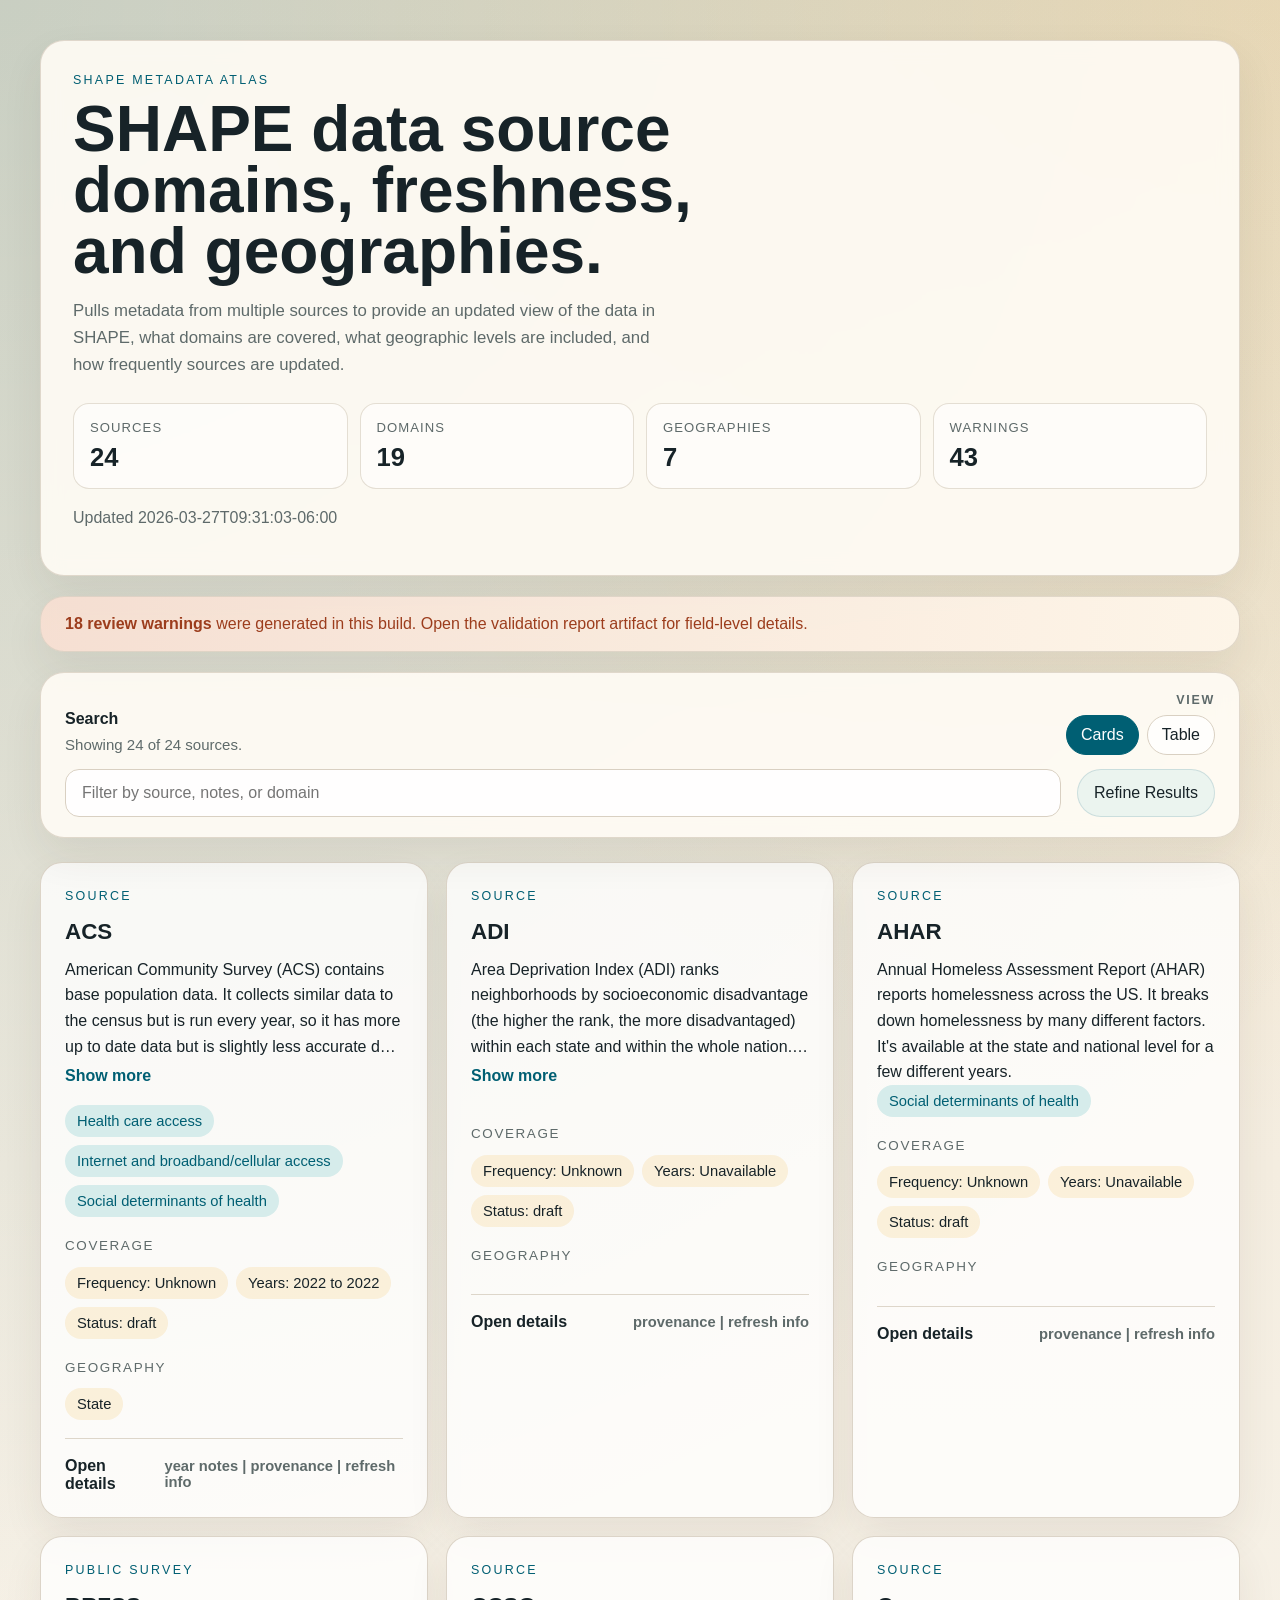
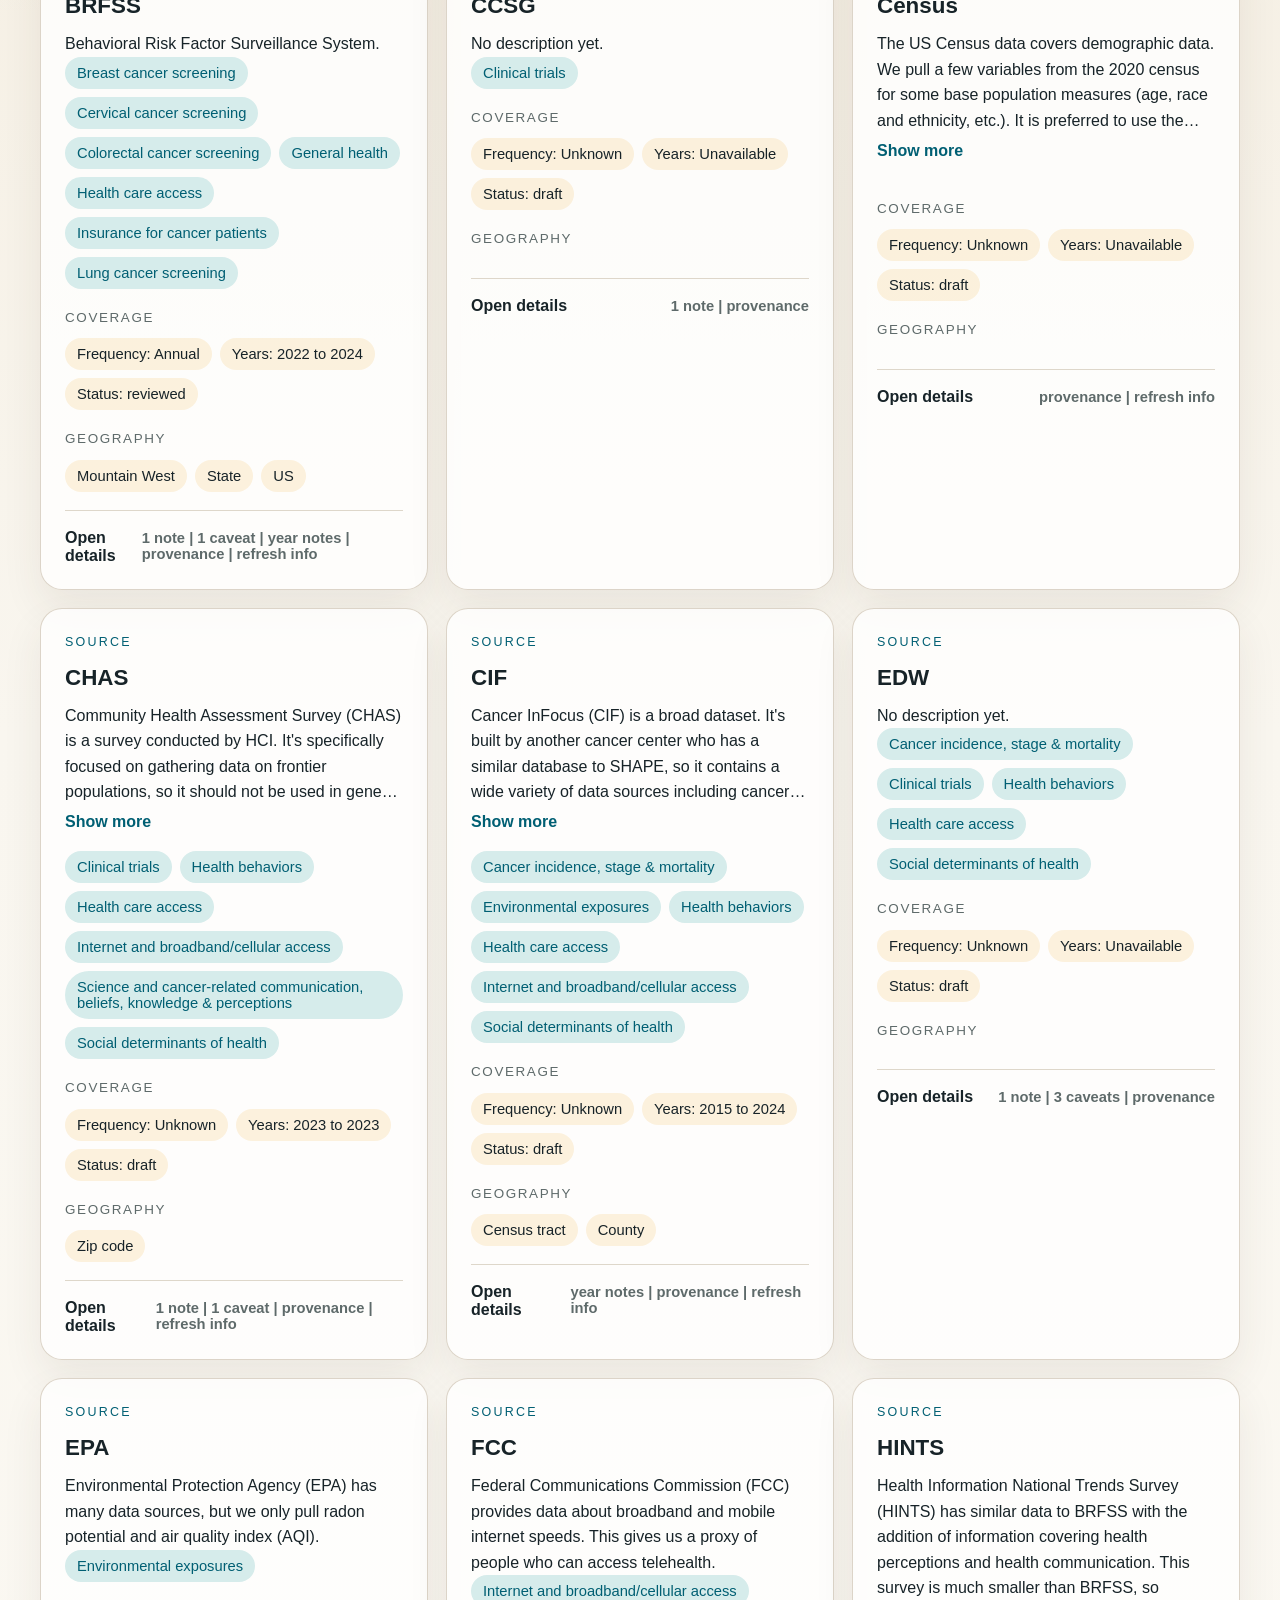
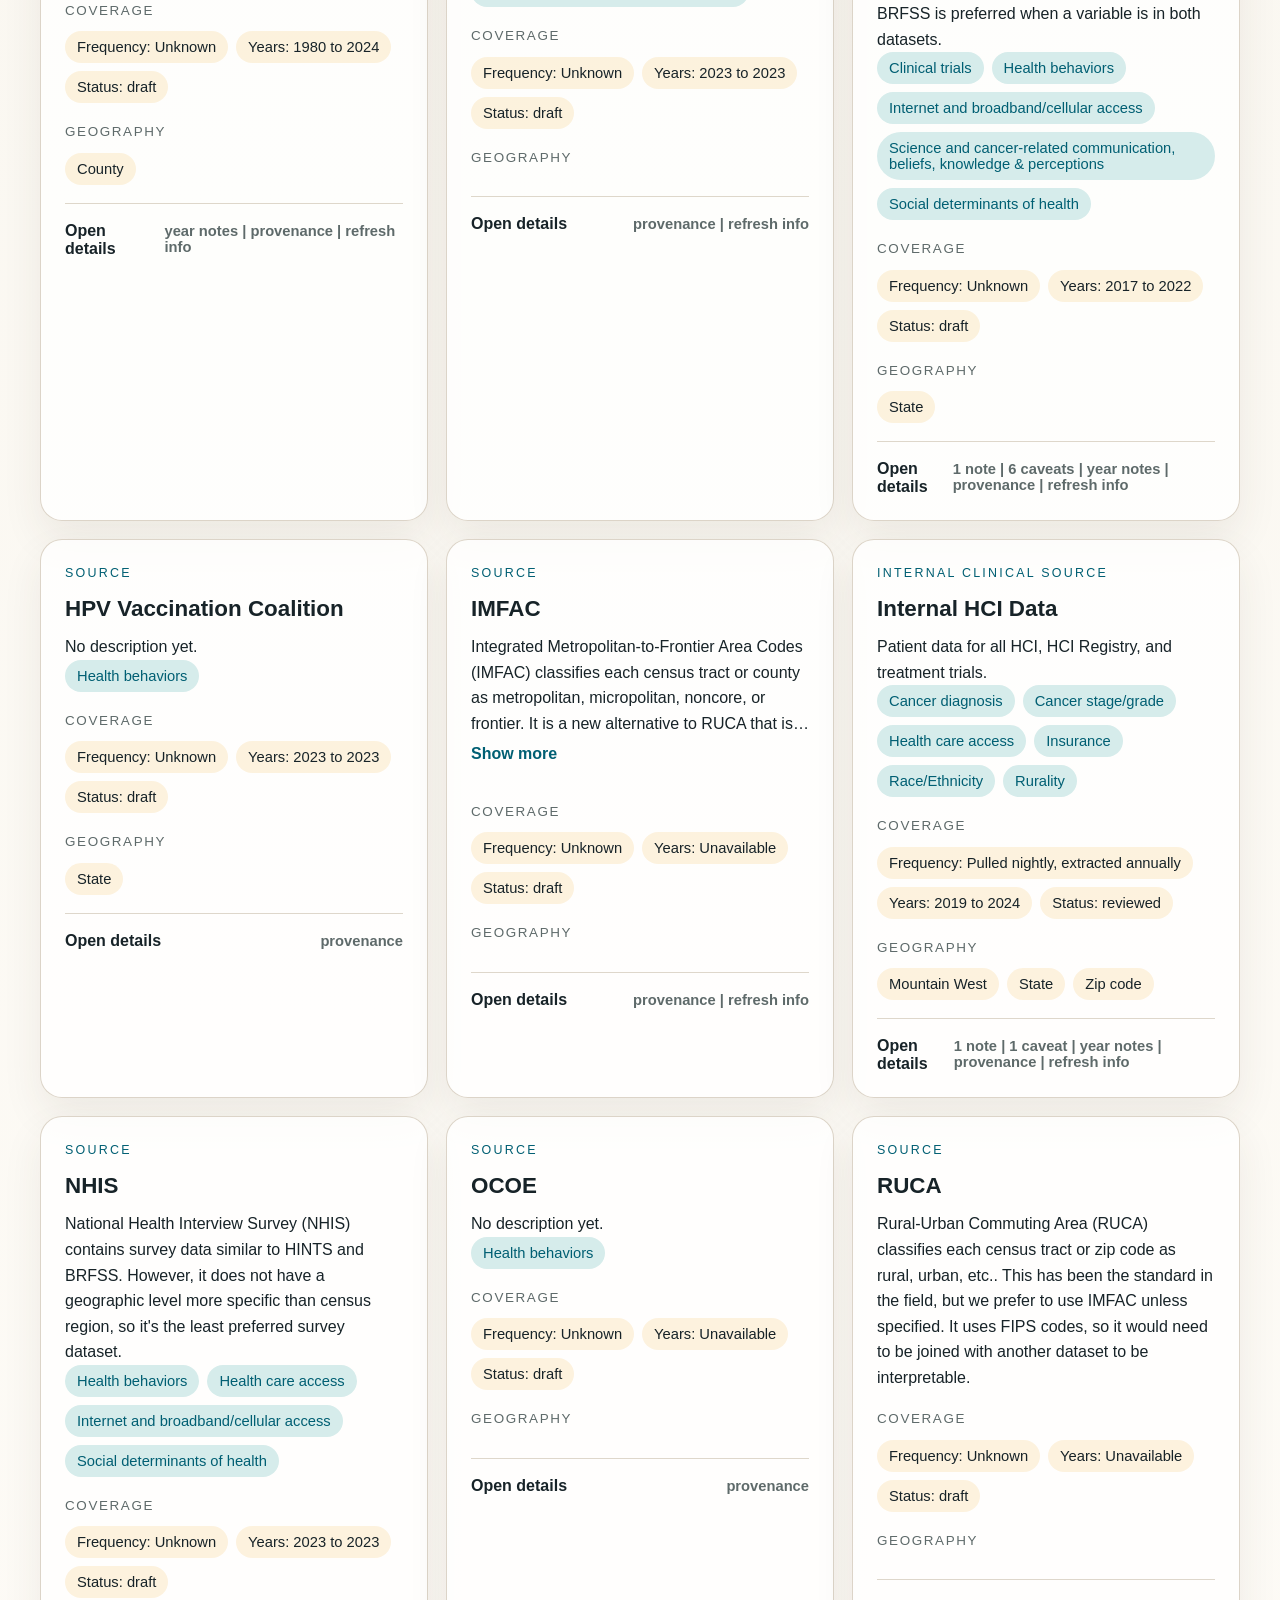
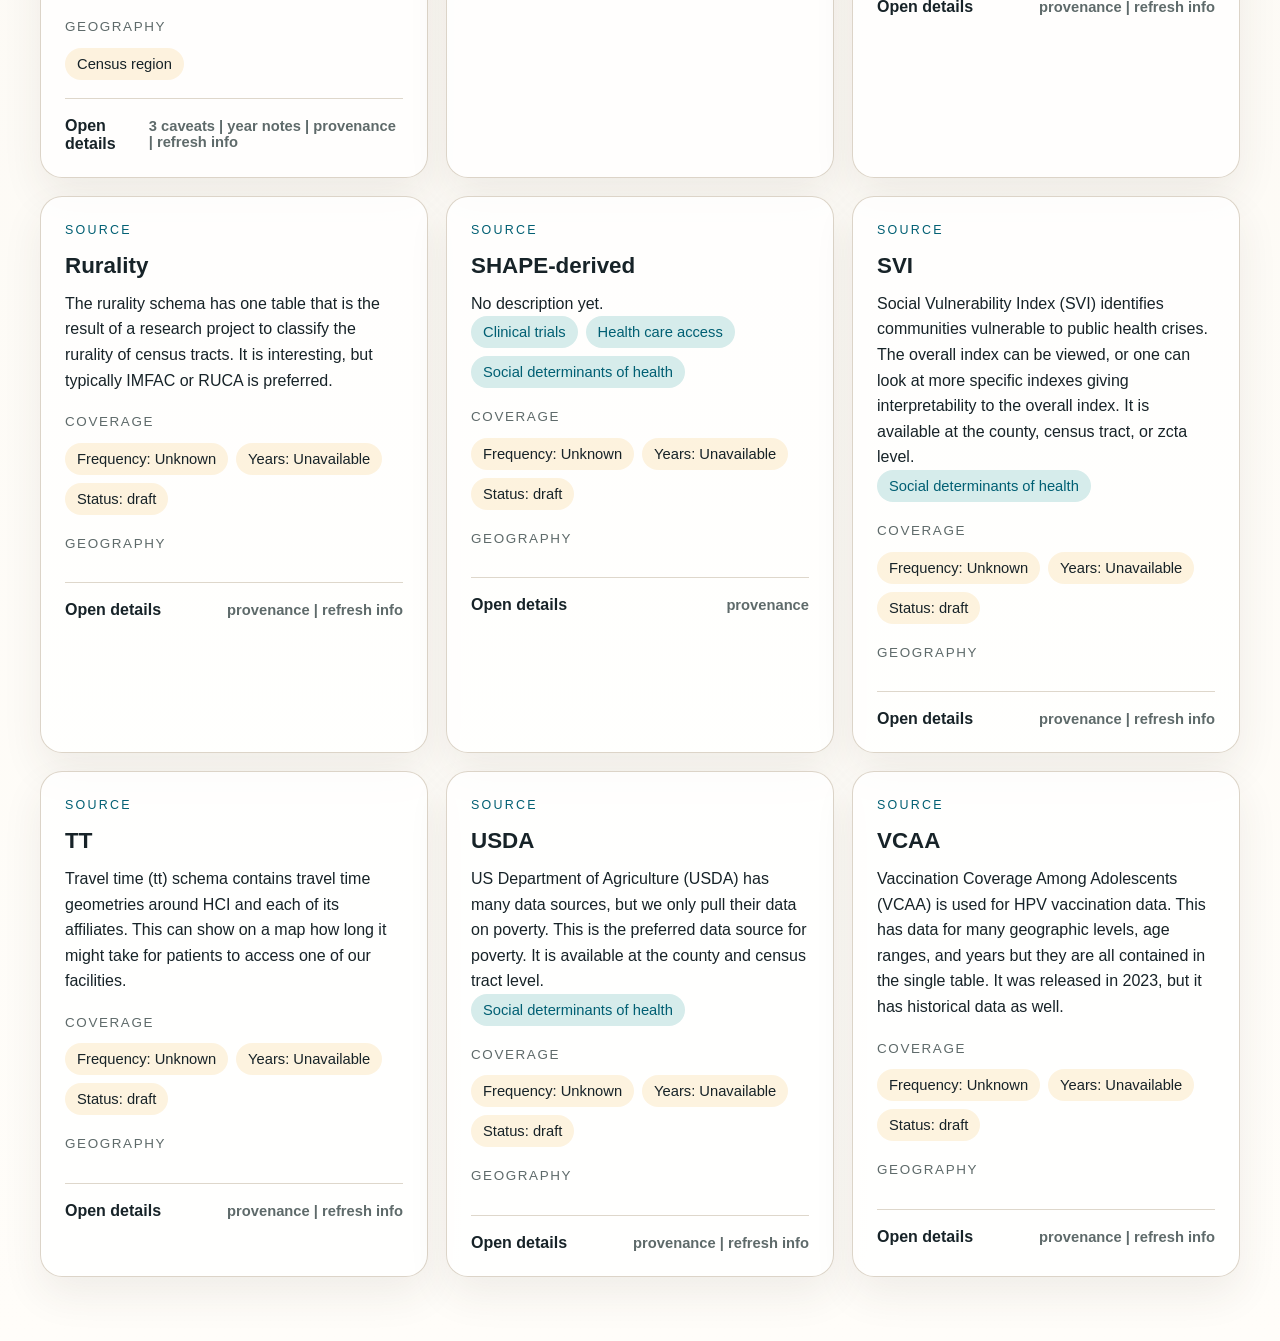
==== commit 235d431d: "Remove sample metadata fallbacks" ====
--- a/site/index.html
+++ b/site/index.html
@@ -16,7 +16,7 @@
         what geographic levels are included, and how frequently sources are updated.
       </p>
       <dl class="hero-stats" id="heroStats"></dl>
-      <p class="stamp">Updated <span id="generatedAt">2026-03-27T09:23:28-06:00</span></p>
+      <p class="stamp">Updated <span id="generatedAt">2026-03-27T09:31:03-06:00</span></p>
     </section>
 
     <section class="summary-strip" id="warningStrip"></section>
@@ -66,7 +66,7 @@
   </main>
 
   <script id="shapeMetadata" type="application/json">{
-  "generated_at": "2026-03-27T09:23:28-06:00",
+  "generated_at": "2026-03-27T09:31:03-06:00",
   "records": [
     {
       "source_id": "acs",
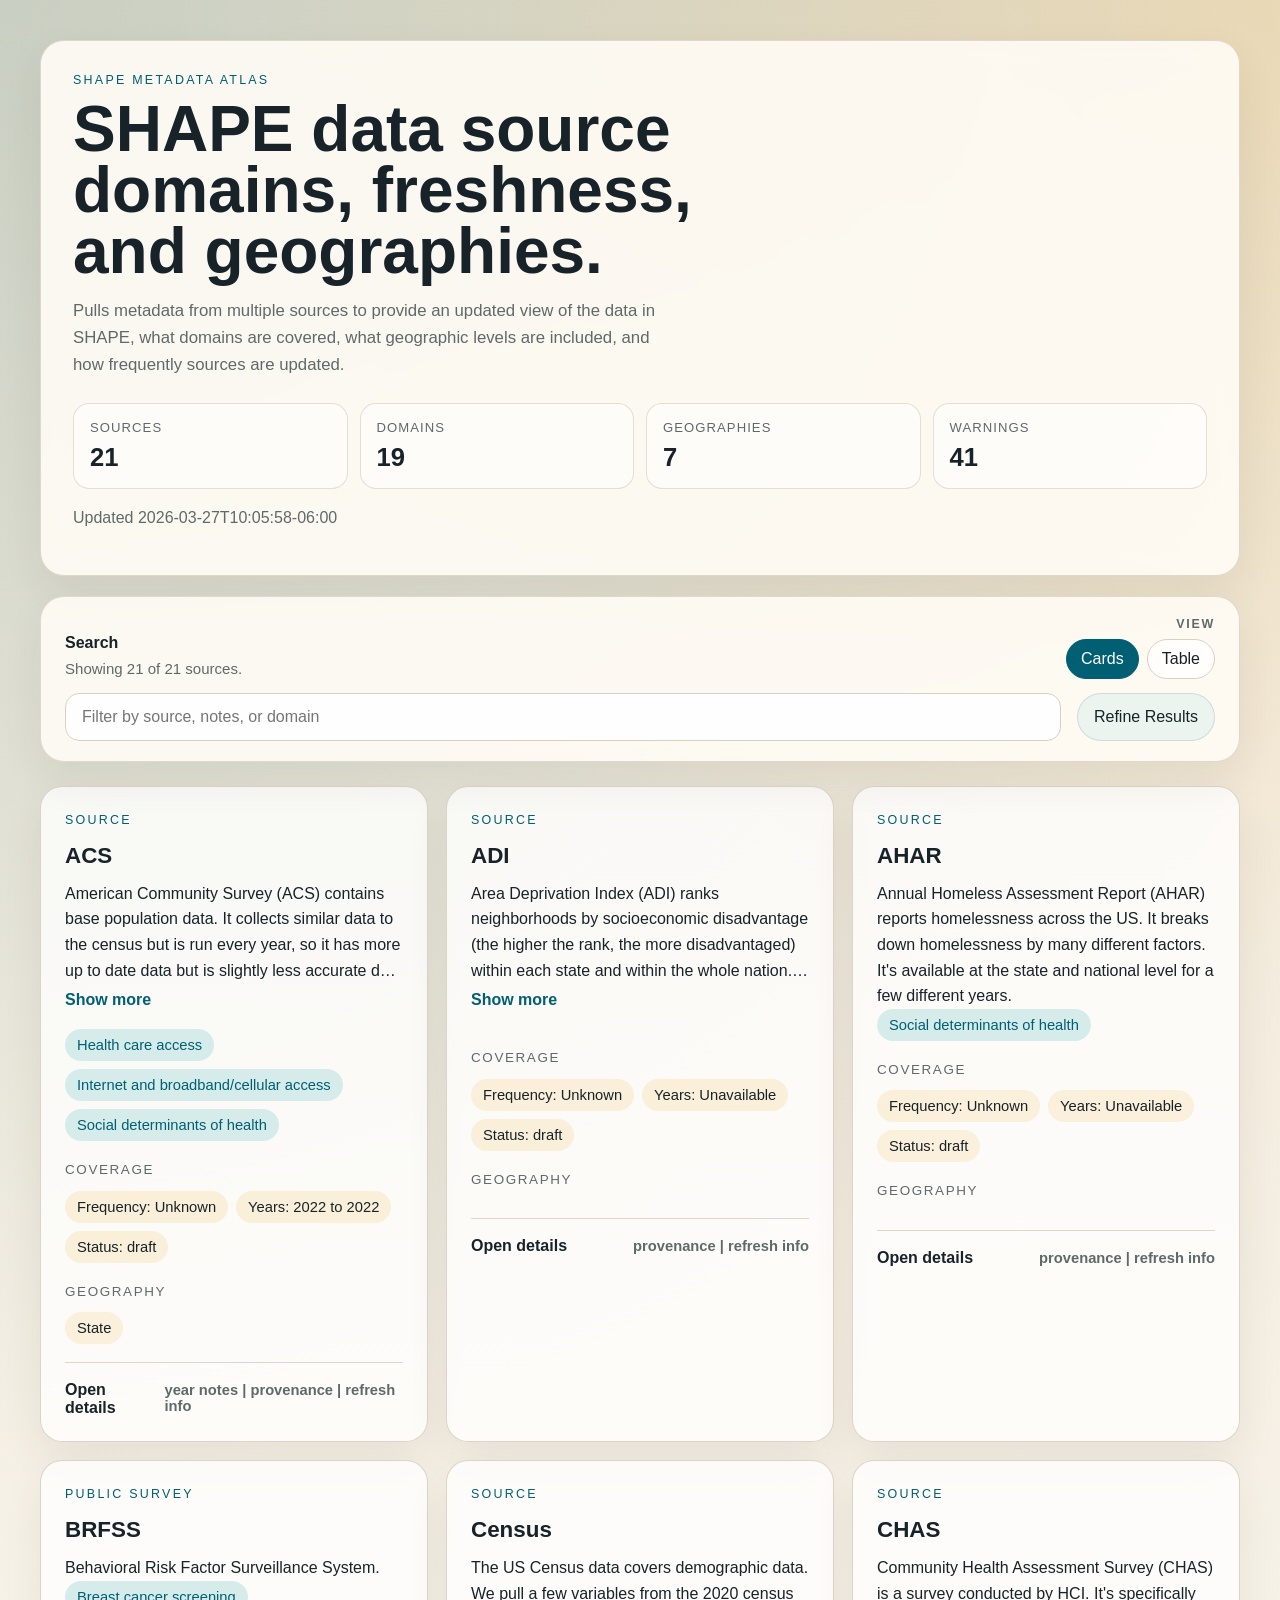
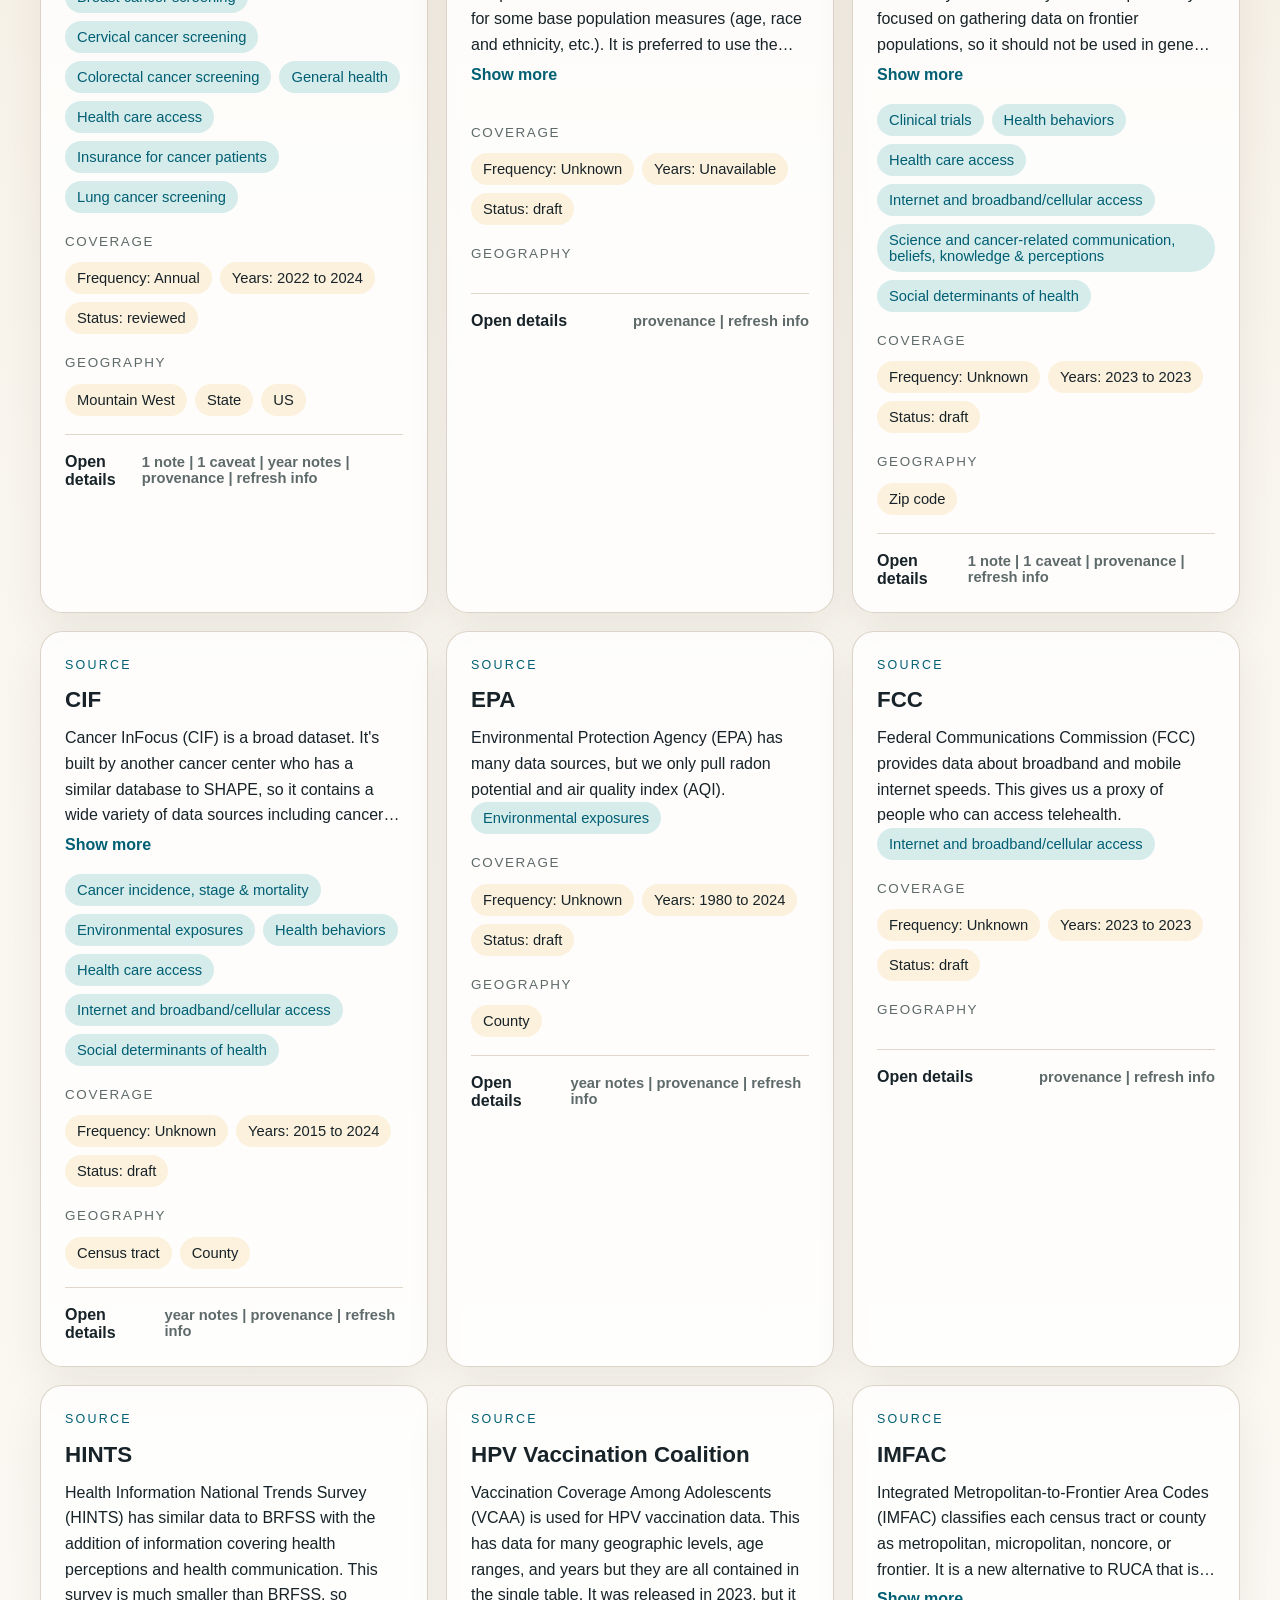
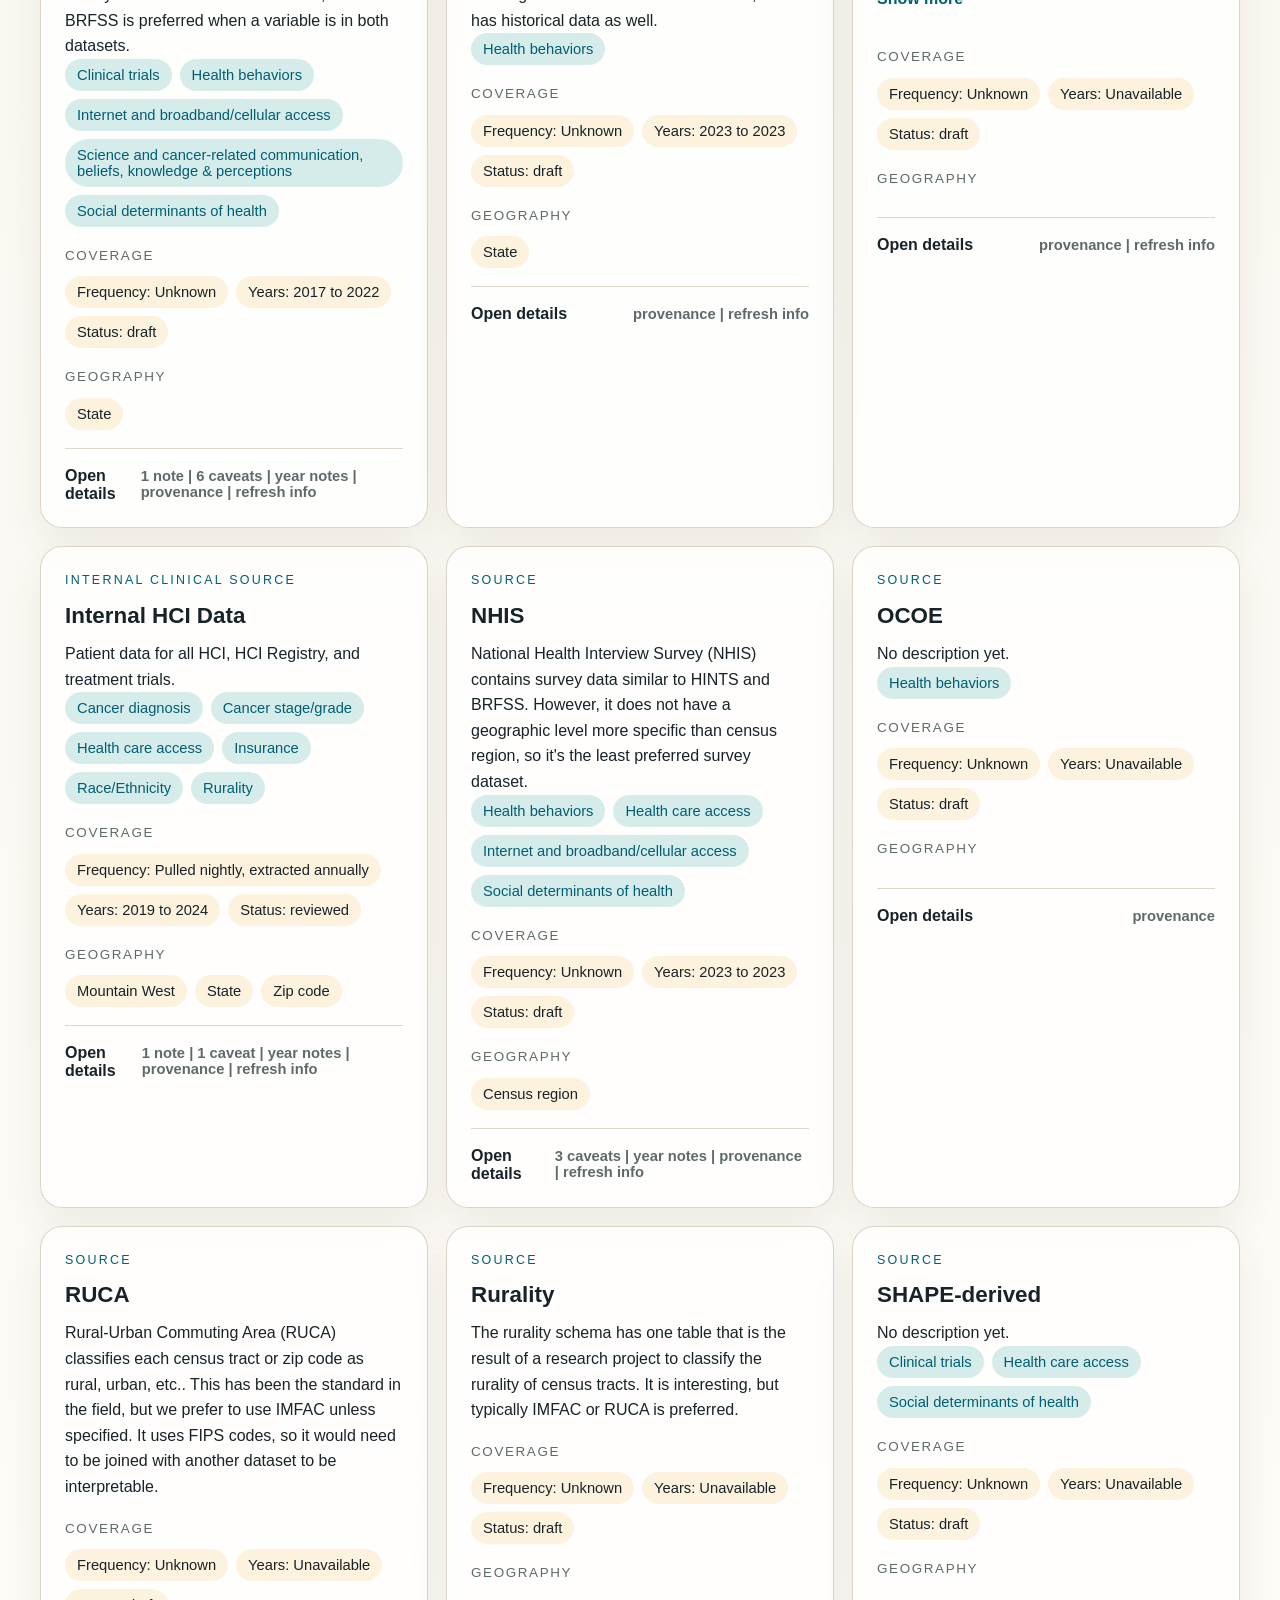
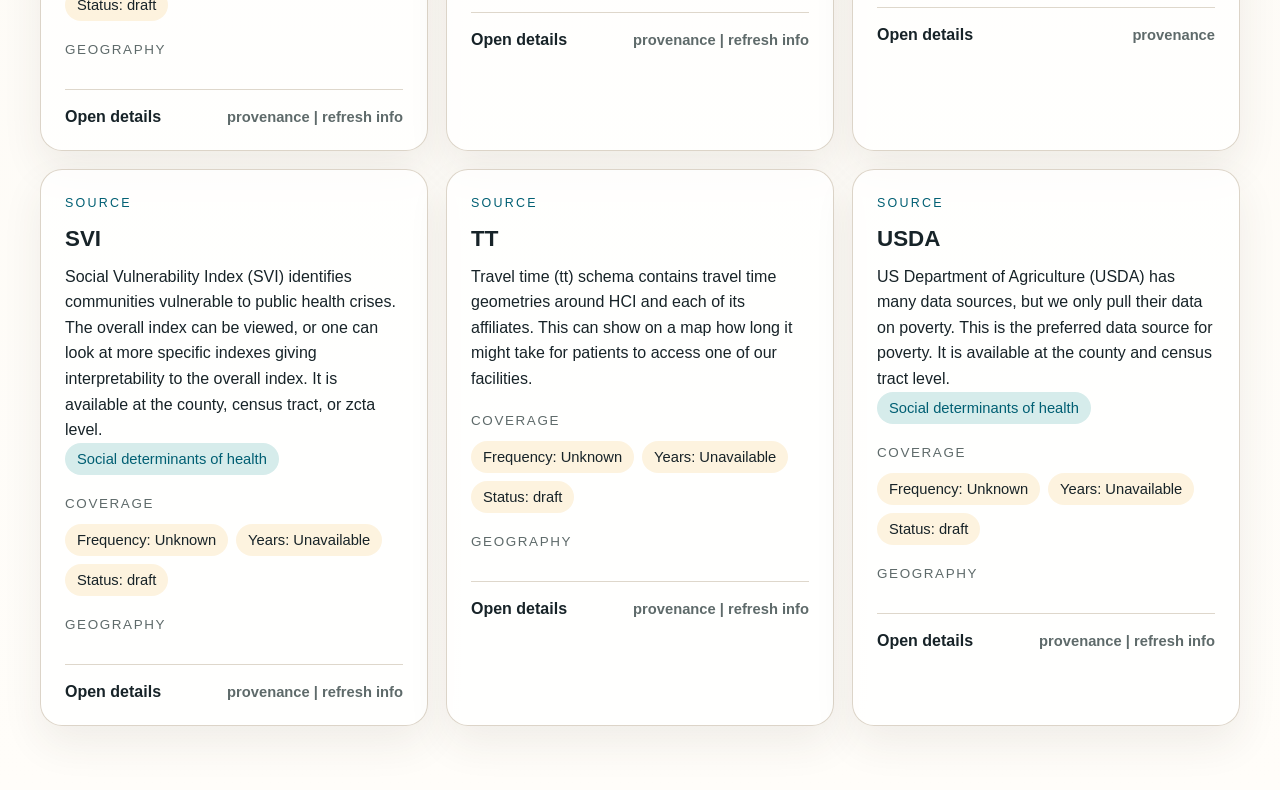
==== commit c342f339: "Deduplicate metadata source aliases" ====
--- a/site/index.html
+++ b/site/index.html
@@ -16,10 +16,10 @@
         what geographic levels are included, and how frequently sources are updated.
       </p>
       <dl class="hero-stats" id="heroStats"></dl>
-      <p class="stamp">Updated <span id="generatedAt">2026-03-27T09:31:03-06:00</span></p>
+      <p class="stamp">Updated <span id="generatedAt">2026-03-27T10:05:58-06:00</span></p>
     </section>
 
-    <section class="summary-strip" id="warningStrip"></section>
+    <section class="summary-strip hidden" id="warningStrip"></section>
 
     <section class="controls">
       <div class="controls-top">
@@ -66,7 +66,7 @@
   </main>
 
   <script id="shapeMetadata" type="application/json">{
-  "generated_at": "2026-03-27T09:31:03-06:00",
+  "generated_at": "2026-03-27T10:05:58-06:00",
   "records": [
     {
       "source_id": "acs",
@@ -418,59 +418,6 @@
       ]
     },
     {
-      "source_id": "ccsg",
-      "display_name": "CCSG",
-      "short_description": "",
-      "source_type": "",
-      "update_frequency": "",
-      "domains": [
-        "Clinical trials"
-      ],
-      "geographic_levels": [],
-      "available_years": [],
-      "year_start": null,
-      "year_end": null,
-      "year_notes": "",
-      "source_systems": [],
-      "provenance": {
-        "display_name": {
-          "source": "spreadsheet",
-          "detail": "imported reference metadata"
-        },
-        "domains": {
-          "source": "spreadsheet",
-          "detail": "imported reference metadata"
-        },
-        "notes": {
-          "source": "spreadsheet",
-          "detail": "imported reference metadata"
-        },
-        "review_status": {
-          "source": "spreadsheet",
-          "detail": "imported reference metadata"
-        },
-        "source_documents": {
-          "source": "spreadsheet",
-          "detail": "imported reference metadata"
-        }
-      },
-      "confidence": "",
-      "review_status": "draft",
-      "last_observed_at": "",
-      "last_reviewed_at": "",
-      "notes": [
-        "Workbook marks this source as containing PHI."
-      ],
-      "caveats": [],
-      "source_documents": [
-        {
-          "name": "CCSG worksheet",
-          "type": "spreadsheet",
-          "worksheet": "CCSG"
-        }
-      ]
-    },
-    {
       "source_id": "census",
       "display_name": "Census",
       "short_description": "The US Census data covers demographic data. We pull a few variables from the 2020 census for some base population measures (age, race and ethnicity, etc.). It is preferred to use the ACS data when possible because it's more recent. Additionally, the census data has FIPS codes which are unique geographic identifiers for each state, county, census tract, and so on. This is a rare case where a table from this schema could be joined with a table from another schema if that table uses a FIPS code instead of a name.",
@@ -784,71 +731,6 @@
       ]
     },
     {
-      "source_id": "edw",
-      "display_name": "EDW",
-      "short_description": "",
-      "source_type": "",
-      "update_frequency": "",
-      "domains": [
-        "Cancer incidence, stage & mortality",
-        "Clinical trials",
-        "Health behaviors",
-        "Health care access",
-        "Social determinants of health"
-      ],
-      "geographic_levels": [],
-      "available_years": [],
-      "year_start": null,
-      "year_end": null,
-      "year_notes": "",
-      "source_systems": [],
-      "provenance": {
-        "caveats": {
-          "source": "spreadsheet",
-          "detail": "imported reference metadata"
-        },
-        "display_name": {
-          "source": "spreadsheet",
-          "detail": "imported reference metadata"
-        },
-        "domains": {
-          "source": "spreadsheet",
-          "detail": "imported reference metadata"
-        },
-        "notes": {
-          "source": "spreadsheet",
-          "detail": "imported reference metadata"
-        },
-        "review_status": {
-          "source": "spreadsheet",
-          "detail": "imported reference metadata"
-        },
-        "source_documents": {
-          "source": "spreadsheet",
-          "detail": "imported reference metadata"
-        }
-      },
-      "confidence": "",
-      "review_status": "draft",
-      "last_observed_at": "",
-      "last_reviewed_at": "",
-      "notes": [
-        "Workbook marks this source as containing PHI."
-      ],
-      "caveats": [
-        "Financial toxicity*: **Not availabe, no substantial data found",
-        "Proportion of cancer patients enrolled: May be the same data from Kim",
-        "Representativeness of enrolled v. all patients: May be the same data from Kim"
-      ],
-      "source_documents": [
-        {
-          "name": "EDW worksheet",
-          "type": "spreadsheet",
-          "worksheet": "EDW"
-        }
-      ]
-    },
-    {
       "source_id": "epa",
       "display_name": "EPA",
       "short_description": "Environmental Protection Agency (EPA) has many data sources, but we only pull radon potential and air quality index (AQI).",
@@ -1152,7 +1034,7 @@
     {
       "source_id": "hpv-vaccination-coalition",
       "display_name": "HPV Vaccination Coalition",
-      "short_description": "",
+      "short_description": "Vaccination Coverage Among Adolescents (VCAA) is used for HPV vaccination data. This has data for many geographic levels, age ranges, and years but they are all contained in the single table. It was released in 2023, but it has historical data as well.",
       "source_type": "",
       "update_frequency": "",
       "domains": [
@@ -1167,7 +1049,9 @@
       "year_start": 2023,
       "year_end": 2023,
       "year_notes": "",
-      "source_systems": [],
+      "source_systems": [
+        "MS SQL Server"
+      ],
       "provenance": {
         "available_years": {
           "source": "spreadsheet",
@@ -1185,13 +1069,28 @@
           "source": "spreadsheet",
           "detail": "imported reference metadata"
         },
+        "last_observed_at": {
+          "source": "database",
+          "detail": "observed metadata",
+          "timestamp": "2026-03-26T21:09:13"
+        },
         "review_status": {
           "source": "spreadsheet",
           "detail": "imported reference metadata"
         },
+        "short_description": {
+          "source": "database",
+          "detail": "observed metadata",
+          "timestamp": "2026-03-26T21:09:13"
+        },
         "source_documents": {
           "source": "spreadsheet",
           "detail": "imported reference metadata"
+        },
+        "source_systems": {
+          "source": "database",
+          "detail": "observed metadata",
+          "timestamp": "2026-03-26T21:09:13"
         },
         "year_end": {
           "source": "spreadsheet",
@@ -1204,7 +1103,7 @@
       },
       "confidence": "",
       "review_status": "draft",
-      "last_observed_at": "",
+      "last_observed_at": "2026-03-26T21:09:13",
       "last_reviewed_at": "",
       "notes": [],
       "caveats": [],
@@ -1360,6 +1259,10 @@
           "detail": "reviewed registry",
           "timestamp": "2026-03-25"
         },
+        "source_documents": {
+          "source": "spreadsheet",
+          "detail": "imported reference metadata"
+        },
         "source_systems": {
           "source": "database",
           "detail": "observed metadata",
@@ -1401,7 +1304,18 @@
       "caveats": [
         "Older years can be extracted on request if a project requires them."
       ],
-      "source_documents": []
+      "source_documents": [
+        {
+          "name": "Internal HCI Data worksheet",
+          "type": "spreadsheet",
+          "worksheet": "CCSG"
+        },
+        {
+          "name": "Internal HCI Data worksheet",
+          "type": "spreadsheet",
+          "worksheet": "EDW"
+        }
+      ]
     },
     {
       "source_id": "nhis",
@@ -1850,56 +1764,6 @@
       "notes": [],
       "caveats": [],
       "source_documents": []
-    },
-    {
-      "source_id": "vcaa",
-      "display_name": "VCAA",
-      "short_description": "Vaccination Coverage Among Adolescents (VCAA) is used for HPV vaccination data. This has data for many geographic levels, age ranges, and years but they are all contained in the single table. It was released in 2023, but it has historical data as well.",
-      "source_type": "",
-      "update_frequency": "",
-      "domains": [],
-      "geographic_levels": [],
-      "available_years": [],
-      "year_start": null,
-      "year_end": null,
-      "year_notes": "",
-      "source_systems": [
-        "MS SQL Server"
-      ],
-      "provenance": {
-        "display_name": {
-          "source": "database",
-          "detail": "observed metadata",
-          "timestamp": "2026-03-26T21:09:13"
-        },
-        "last_observed_at": {
-          "source": "database",
-          "detail": "observed metadata",
-          "timestamp": "2026-03-26T21:09:13"
-        },
-        "review_status": {
-          "source": "database",
-          "detail": "observed metadata",
-          "timestamp": "2026-03-26T21:09:13"
-        },
-        "short_description": {
-          "source": "database",
-          "detail": "observed metadata",
-          "timestamp": "2026-03-26T21:09:13"
-        },
-        "source_systems": {
-          "source": "database",
-          "detail": "observed metadata",
-          "timestamp": "2026-03-26T21:09:13"
-        }
-      },
-      "confidence": "",
-      "review_status": "draft",
-      "last_observed_at": "2026-03-26T21:09:13",
-      "last_reviewed_at": "",
-      "notes": [],
-      "caveats": [],
-      "source_documents": []
     }
   ],
   "warnings": [
@@ -1927,16 +1791,6 @@
       "code": "needs_review",
       "severity": "info",
       "source_id": "ahar",
-      "message": "Source is not yet marked as reviewed.",
-      "field": "review_status",
-      "details": {
-        "review_status": "draft"
-      }
-    },
-    {
-      "code": "needs_review",
-      "severity": "info",
-      "source_id": "ccsg",
       "message": "Source is not yet marked as reviewed.",
       "field": "review_status",
       "details": {
@@ -1996,16 +1850,6 @@
     {
       "code": "needs_review",
       "severity": "info",
-      "source_id": "edw",
-      "message": "Source is not yet marked as reviewed.",
-      "field": "review_status",
-      "details": {
-        "review_status": "draft"
-      }
-    },
-    {
-      "code": "needs_review",
-      "severity": "info",
       "source_id": "epa",
       "message": "Source is not yet marked as reviewed.",
       "field": "review_status",
@@ -2157,16 +2001,6 @@
       "code": "needs_review",
       "severity": "info",
       "source_id": "usda",
-      "message": "Source is not yet marked as reviewed.",
-      "field": "review_status",
-      "details": {
-        "review_status": "draft"
-      }
-    },
-    {
-      "code": "needs_review",
-      "severity": "info",
-      "source_id": "vcaa",
       "message": "Source is not yet marked as reviewed.",
       "field": "review_status",
       "details": {
@@ -2271,10 +2105,42 @@
     {
       "code": "missing_reviewed_registry_entry",
       "severity": "warning",
+      "source_id": "hpv-vaccination-coalition",
+      "message": "Source was observed or imported but is missing from the reviewed registry.",
+      "field": null,
+      "details": {}
+    },
+    {
+      "code": "missing_reviewed_registry_entry",
+      "severity": "warning",
       "source_id": "imfac",
       "message": "Source was observed or imported but is missing from the reviewed registry.",
       "field": null,
       "details": {}
+    },
+    {
+      "code": "domain_mismatch",
+      "severity": "warning",
+      "source_id": "internal-hci-data",
+      "message": "Imported domains differ from the reviewed registry.",
+      "field": "domains",
+      "details": {
+        "imported": [
+          "Cancer incidence, stage & mortality",
+          "Clinical trials",
+          "Health behaviors",
+          "Health care access",
+          "Social determinants of health"
+        ],
+        "reviewed": [
+          "Cancer diagnosis",
+          "Cancer stage/grade",
+          "Health care access",
+          "Insurance",
+          "Race/Ethnicity",
+          "Rurality"
+        ]
+      }
     },
     {
       "code": "missing_reviewed_registry_entry",
@@ -2320,14 +2186,6 @@
       "code": "missing_reviewed_registry_entry",
       "severity": "warning",
       "source_id": "usda",
-      "message": "Source was observed or imported but is missing from the reviewed registry.",
-      "field": null,
-      "details": {}
-    },
-    {
-      "code": "missing_reviewed_registry_entry",
-      "severity": "warning",
-      "source_id": "vcaa",
       "message": "Source was observed or imported but is missing from the reviewed registry.",
       "field": null,
       "details": {}
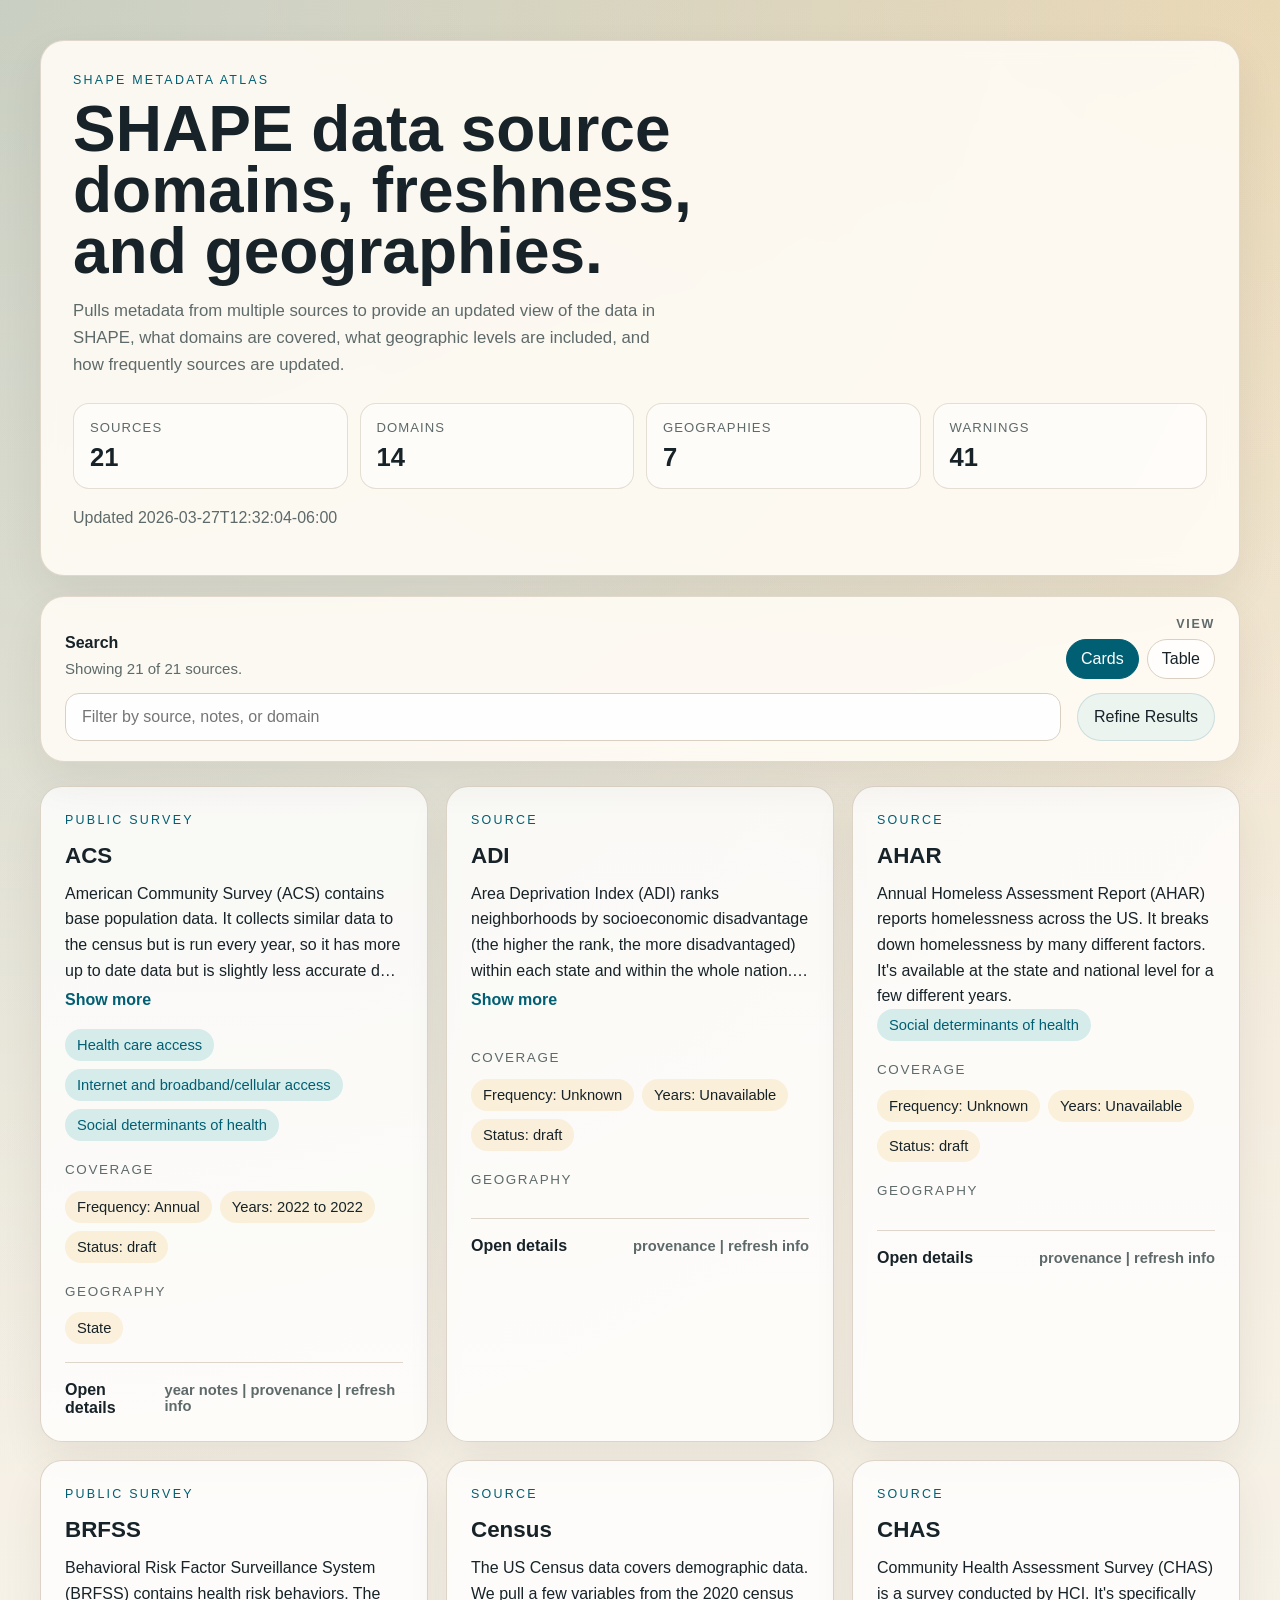
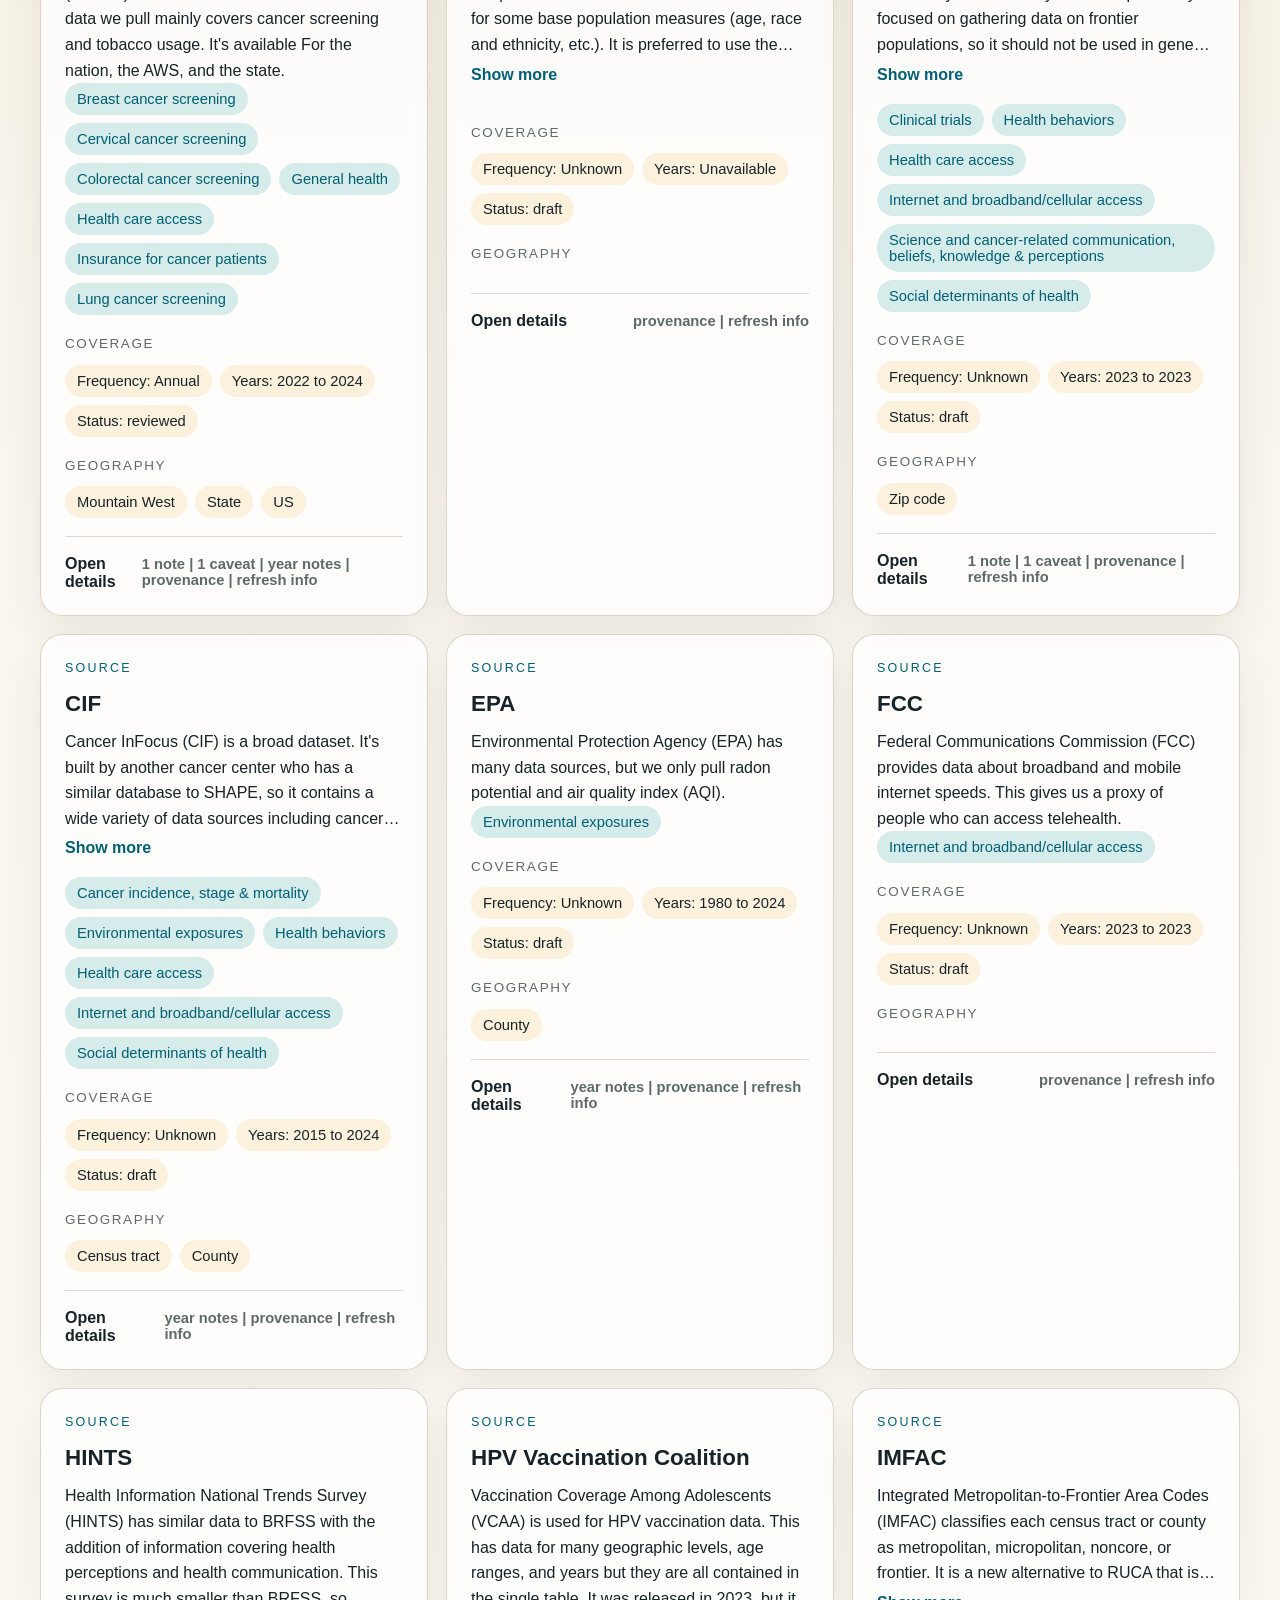
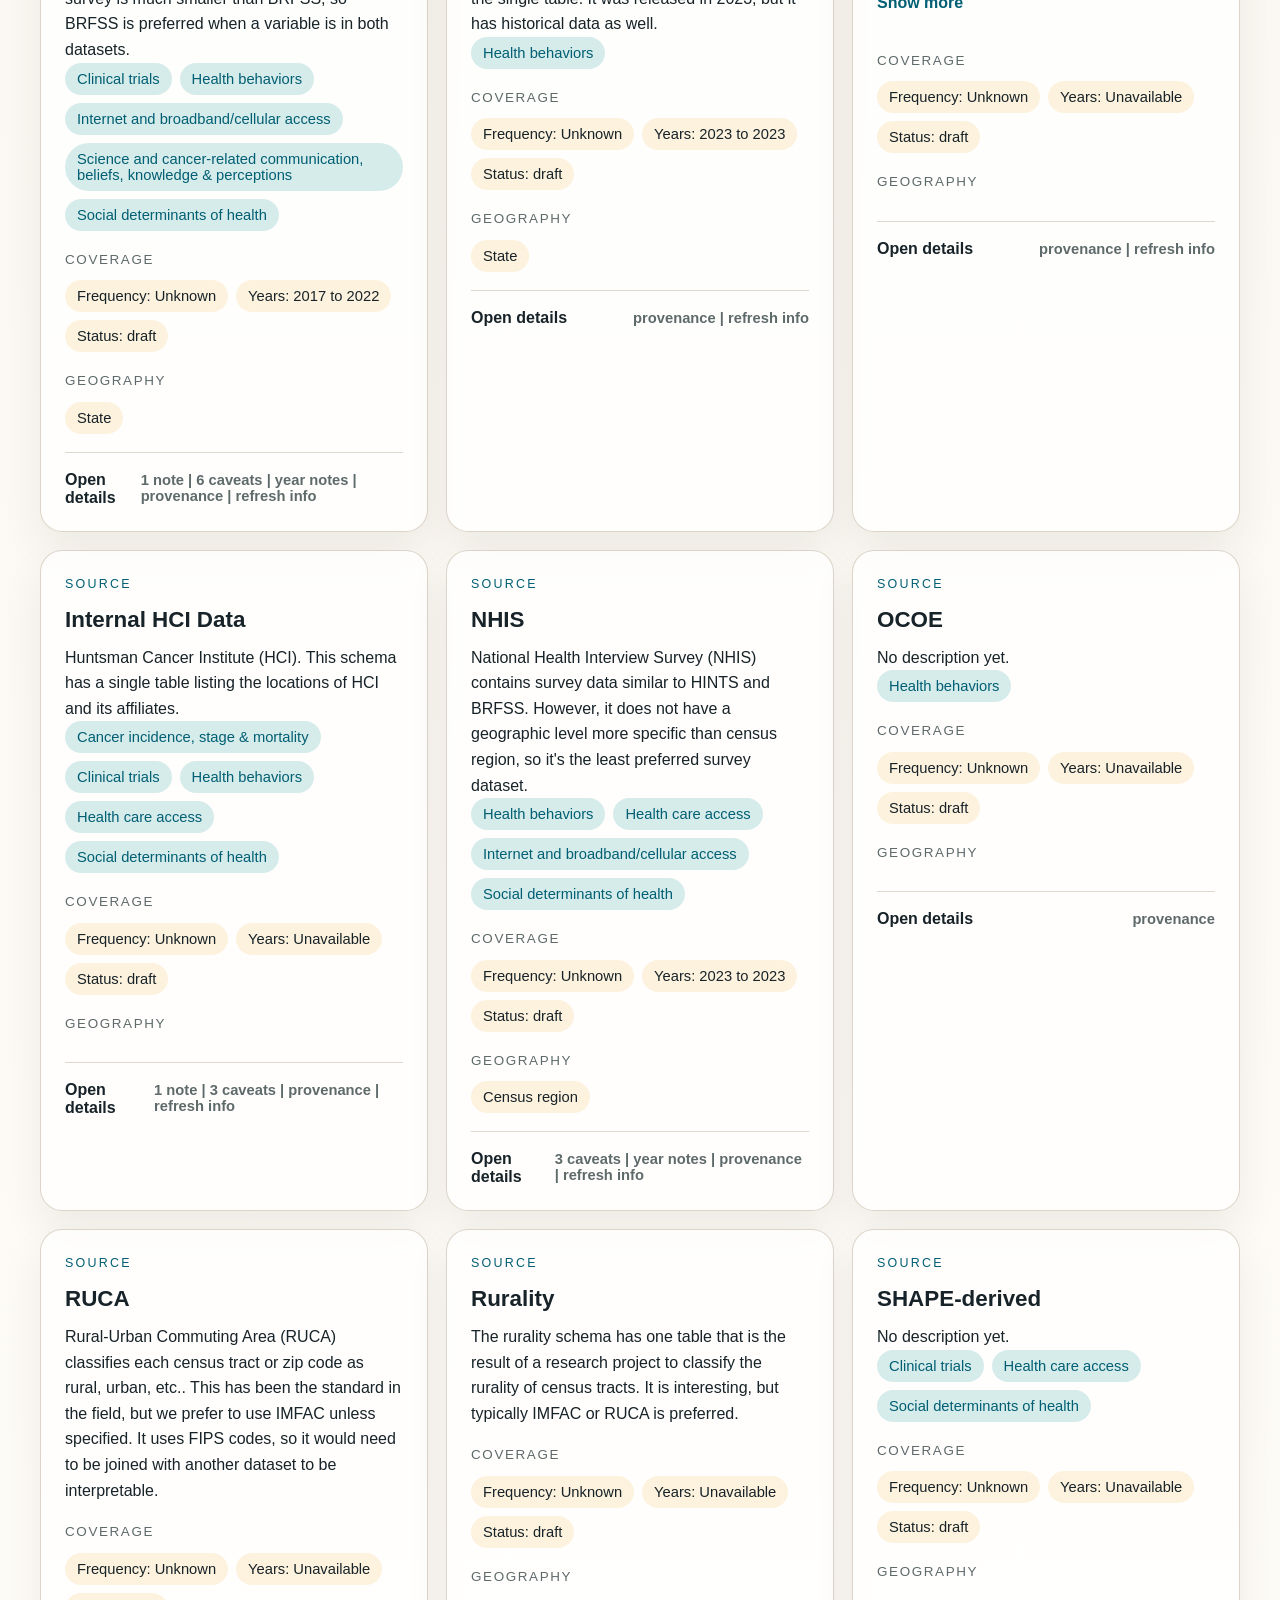
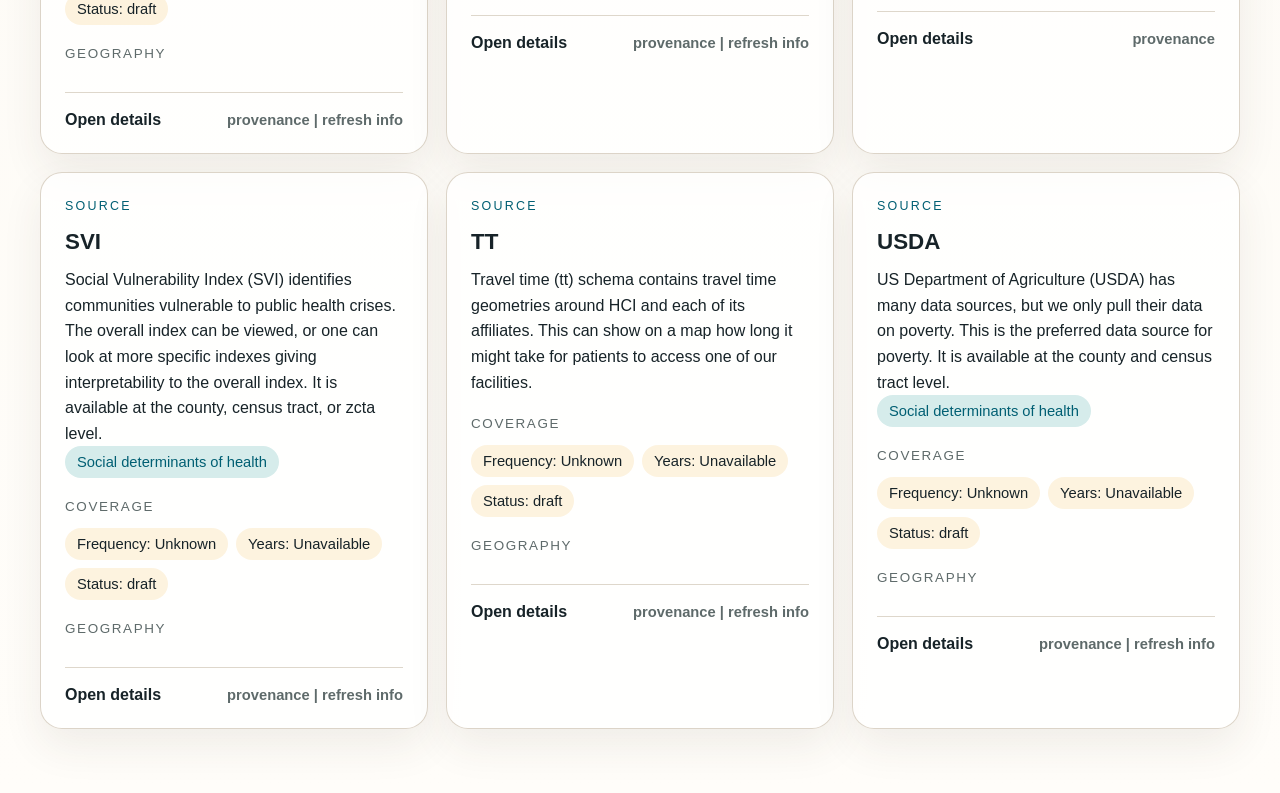
==== commit 1909f474: "Added manual editor portal" ====
--- a/site/index.html
+++ b/site/index.html
@@ -16,7 +16,7 @@
         what geographic levels are included, and how frequently sources are updated.
       </p>
       <dl class="hero-stats" id="heroStats"></dl>
-      <p class="stamp">Updated <span id="generatedAt">2026-03-27T10:05:58-06:00</span></p>
+      <p class="stamp">Updated <span id="generatedAt">2026-03-27T12:32:04-06:00</span></p>
     </section>
 
     <section class="summary-strip hidden" id="warningStrip"></section>
@@ -66,14 +66,14 @@
   </main>
 
   <script id="shapeMetadata" type="application/json">{
-  "generated_at": "2026-03-27T10:05:58-06:00",
+  "generated_at": "2026-03-27T12:32:04-06:00",
   "records": [
     {
       "source_id": "acs",
       "display_name": "ACS",
       "short_description": "American Community Survey (ACS) contains base population data. It collects similar data to the census but is run every year, so it has more up to date data but is slightly less accurate due to being a survey rather than a census. We pull a selection of variables relating to demographics, insurance, education, poverty, veteran status, etc.. The same variables can be available at different geographic levels (for example, DemographicState5YR2023 is also available for county and census tract). The estimates can be obtained on different years, so the year is listed in the table name. As indicated on each table, we only obtained 5-year estimates although ACS provides other windows.",
-      "source_type": "",
-      "update_frequency": "",
+      "source_type": "Public Survey",
+      "update_frequency": "Annual",
       "domains": [
         "Health care access",
         "Internet and broadband/cellular access",
@@ -93,61 +93,85 @@
       ],
       "provenance": {
         "available_years": {
-          "source": "spreadsheet",
-          "detail": "imported reference metadata"
+          "source": "manual",
+          "detail": "reviewed registry",
+          "timestamp": "2026-03-27"
         },
         "display_name": {
-          "source": "spreadsheet",
-          "detail": "imported reference metadata"
+          "source": "manual",
+          "detail": "reviewed registry",
+          "timestamp": "2026-03-27"
         },
         "domains": {
-          "source": "spreadsheet",
-          "detail": "imported reference metadata"
+          "source": "manual",
+          "detail": "reviewed registry",
+          "timestamp": "2026-03-27"
         },
         "geographic_levels": {
-          "source": "spreadsheet",
-          "detail": "imported reference metadata"
+          "source": "manual",
+          "detail": "reviewed registry",
+          "timestamp": "2026-03-27"
         },
         "last_observed_at": {
           "source": "database",
           "detail": "observed metadata",
           "timestamp": "2026-03-26T21:09:13"
         },
+        "last_reviewed_at": {
+          "source": "manual",
+          "detail": "reviewed registry",
+          "timestamp": "2026-03-27"
+        },
         "review_status": {
-          "source": "spreadsheet",
-          "detail": "imported reference metadata"
+          "source": "manual",
+          "detail": "reviewed registry",
+          "timestamp": "2026-03-27"
         },
         "short_description": {
-          "source": "database",
-          "detail": "observed metadata",
-          "timestamp": "2026-03-26T21:09:13"
+          "source": "manual",
+          "detail": "reviewed registry",
+          "timestamp": "2026-03-27"
         },
         "source_documents": {
-          "source": "spreadsheet",
-          "detail": "imported reference metadata"
+          "source": "manual",
+          "detail": "reviewed registry",
+          "timestamp": "2026-03-27"
         },
         "source_systems": {
           "source": "database",
           "detail": "observed metadata",
           "timestamp": "2026-03-26T21:09:13"
         },
+        "source_type": {
+          "source": "manual",
+          "detail": "reviewed registry",
+          "timestamp": "2026-03-27"
+        },
+        "update_frequency": {
+          "source": "manual",
+          "detail": "reviewed registry",
+          "timestamp": "2026-03-27"
+        },
         "year_end": {
-          "source": "spreadsheet",
-          "detail": "imported reference metadata"
+          "source": "manual",
+          "detail": "reviewed registry",
+          "timestamp": "2026-03-27"
         },
         "year_notes": {
-          "source": "spreadsheet",
-          "detail": "imported reference metadata"
+          "source": "manual",
+          "detail": "reviewed registry",
+          "timestamp": "2026-03-27"
         },
         "year_start": {
-          "source": "spreadsheet",
-          "detail": "imported reference metadata"
+          "source": "manual",
+          "detail": "reviewed registry",
+          "timestamp": "2026-03-27"
         }
       },
       "confidence": "",
       "review_status": "draft",
       "last_observed_at": "2026-03-26T21:09:13",
-      "last_reviewed_at": "",
+      "last_reviewed_at": "2026-03-27",
       "notes": [],
       "caveats": [],
       "source_documents": [
@@ -275,7 +299,7 @@
     {
       "source_id": "brfss",
       "display_name": "BRFSS",
-      "short_description": "Behavioral Risk Factor Surveillance System.",
+      "short_description": "Behavioral Risk Factor Surveillance System (BRFSS) contains health risk behaviors. The data we pull mainly covers cancer screening and tobacco usage. It's available For the nation, the AWS, and the state.",
       "source_type": "Public survey",
       "update_frequency": "Annual",
       "domains": [
@@ -355,13 +379,14 @@
           "timestamp": "2026-03-25"
         },
         "short_description": {
+          "source": "database",
+          "detail": "observed metadata",
+          "timestamp": "2026-03-26T21:09:13"
+        },
+        "source_documents": {
           "source": "manual",
           "detail": "reviewed registry",
           "timestamp": "2026-03-25"
-        },
-        "source_documents": {
-          "source": "spreadsheet",
-          "detail": "imported reference metadata"
         },
         "source_systems": {
           "source": "database",
@@ -1173,91 +1198,54 @@
     {
       "source_id": "internal-hci-data",
       "display_name": "Internal HCI Data",
-      "short_description": "Patient data for all HCI, HCI Registry, and treatment trials.",
-      "source_type": "Internal clinical source",
-      "update_frequency": "Pulled nightly, extracted annually",
+      "short_description": "Huntsman Cancer Institute (HCI). This schema has a single table listing the locations of HCI and its affiliates.",
+      "source_type": "",
+      "update_frequency": "",
       "domains": [
-        "Cancer diagnosis",
-        "Cancer stage/grade",
+        "Cancer incidence, stage & mortality",
+        "Clinical trials",
+        "Health behaviors",
         "Health care access",
-        "Insurance",
-        "Race/Ethnicity",
-        "Rurality"
-      ],
-      "geographic_levels": [
-        "Mountain West",
-        "State",
-        "Zip code"
-      ],
-      "available_years": [
-        2019,
-        2020,
-        2021,
-        2022,
-        2023,
-        2024
-      ],
-      "year_start": 2019,
-      "year_end": 2024,
-      "year_notes": "Live data also contains the current year and pre-2019 records, but direct use of the live layer is not typical for SHAPE reporting.",
+        "Social determinants of health"
+      ],
+      "geographic_levels": [],
+      "available_years": [],
+      "year_start": null,
+      "year_end": null,
+      "year_notes": "",
       "source_systems": [
         "MS SQL Server"
       ],
       "provenance": {
-        "available_years": {
-          "source": "manual",
-          "detail": "reviewed registry",
-          "timestamp": "2026-03-25"
-        },
         "caveats": {
-          "source": "manual",
-          "detail": "reviewed registry",
-          "timestamp": "2026-03-25"
-        },
-        "confidence": {
-          "source": "manual",
-          "detail": "reviewed registry",
-          "timestamp": "2026-03-25"
+          "source": "spreadsheet",
+          "detail": "imported reference metadata"
         },
         "display_name": {
-          "source": "manual",
-          "detail": "reviewed registry",
-          "timestamp": "2026-03-25"
+          "source": "spreadsheet",
+          "detail": "imported reference metadata"
         },
         "domains": {
-          "source": "manual",
-          "detail": "reviewed registry",
-          "timestamp": "2026-03-25"
-        },
-        "geographic_levels": {
-          "source": "manual",
-          "detail": "reviewed registry",
-          "timestamp": "2026-03-25"
+          "source": "spreadsheet",
+          "detail": "imported reference metadata"
         },
         "last_observed_at": {
           "source": "database",
           "detail": "observed metadata",
           "timestamp": "2026-03-26T21:09:13"
         },
-        "last_reviewed_at": {
-          "source": "manual",
-          "detail": "reviewed registry",
-          "timestamp": "2026-03-25"
-        },
         "notes": {
-          "source": "manual",
-          "detail": "reviewed registry",
-          "timestamp": "2026-03-25"
+          "source": "spreadsheet",
+          "detail": "imported reference metadata"
         },
         "review_status": {
-          "source": "manual",
-          "detail": "reviewed registry",
-          "timestamp": "2026-03-25"
+          "source": "spreadsheet",
+          "detail": "imported reference metadata"
         },
         "short_description": {
-          "source": "manual",
-          "detail": "reviewed registry",
-          "timestamp": "2026-03-25"
+          "source": "database",
+          "detail": "observed metadata",
+          "timestamp": "2026-03-26T21:09:13"
         },
         "source_documents": {
           "source": "spreadsheet",
@@ -1267,42 +1255,19 @@
           "source": "database",
           "detail": "observed metadata",
           "timestamp": "2026-03-26T21:09:13"
-        },
-        "source_type": {
-          "source": "manual",
-          "detail": "reviewed registry",
-          "timestamp": "2026-03-25"
-        },
-        "update_frequency": {
-          "source": "manual",
-          "detail": "reviewed registry",
-          "timestamp": "2026-03-25"
-        },
-        "year_end": {
-          "source": "manual",
-          "detail": "reviewed registry",
-          "timestamp": "2026-03-25"
-        },
-        "year_notes": {
-          "source": "manual",
-          "detail": "reviewed registry",
-          "timestamp": "2026-03-25"
-        },
-        "year_start": {
-          "source": "manual",
-          "detail": "reviewed registry",
-          "timestamp": "2026-03-25"
         }
       },
-      "confidence": "high",
-      "review_status": "reviewed",
+      "confidence": "",
+      "review_status": "draft",
       "last_observed_at": "2026-03-26T21:09:13",
-      "last_reviewed_at": "2026-03-25",
+      "last_reviewed_at": "",
       "notes": [
-        "Domains listed here reflect SHAPE usage rather than the source's full variable inventory."
+        "Workbook marks this source as containing PHI."
       ],
       "caveats": [
-        "Older years can be extracted on request if a project requires them."
+        "Financial toxicity*: **Not availabe, no substantial data found",
+        "Proportion of cancer patients enrolled: May be the same data from Kim",
+        "Representativeness of enrolled v. all patients: May be the same data from Kim"
       ],
       "source_documents": [
         {
@@ -1930,6 +1895,16 @@
     {
       "code": "needs_review",
       "severity": "info",
+      "source_id": "internal-hci-data",
+      "message": "Source is not yet marked as reviewed.",
+      "field": "review_status",
+      "details": {
+        "review_status": "draft"
+      }
+    },
+    {
+      "code": "needs_review",
+      "severity": "info",
       "source_id": "nhis",
       "message": "Source is not yet marked as reviewed.",
       "field": "review_status",
@@ -2006,14 +1981,6 @@
       "details": {
         "review_status": "draft"
       }
-    },
-    {
-      "code": "missing_reviewed_registry_entry",
-      "severity": "warning",
-      "source_id": "acs",
-      "message": "Source was observed or imported but is missing from the reviewed registry.",
-      "field": null,
-      "details": {}
     },
     {
       "code": "missing_reviewed_registry_entry",
@@ -2119,28 +2086,12 @@
       "details": {}
     },
     {
-      "code": "domain_mismatch",
+      "code": "missing_reviewed_registry_entry",
       "severity": "warning",
       "source_id": "internal-hci-data",
-      "message": "Imported domains differ from the reviewed registry.",
-      "field": "domains",
-      "details": {
-        "imported": [
-          "Cancer incidence, stage & mortality",
-          "Clinical trials",
-          "Health behaviors",
-          "Health care access",
-          "Social determinants of health"
-        ],
-        "reviewed": [
-          "Cancer diagnosis",
-          "Cancer stage/grade",
-          "Health care access",
-          "Insurance",
-          "Race/Ethnicity",
-          "Rurality"
-        ]
-      }
+      "message": "Source was observed or imported but is missing from the reviewed registry.",
+      "field": null,
+      "details": {}
     },
     {
       "code": "missing_reviewed_registry_entry",
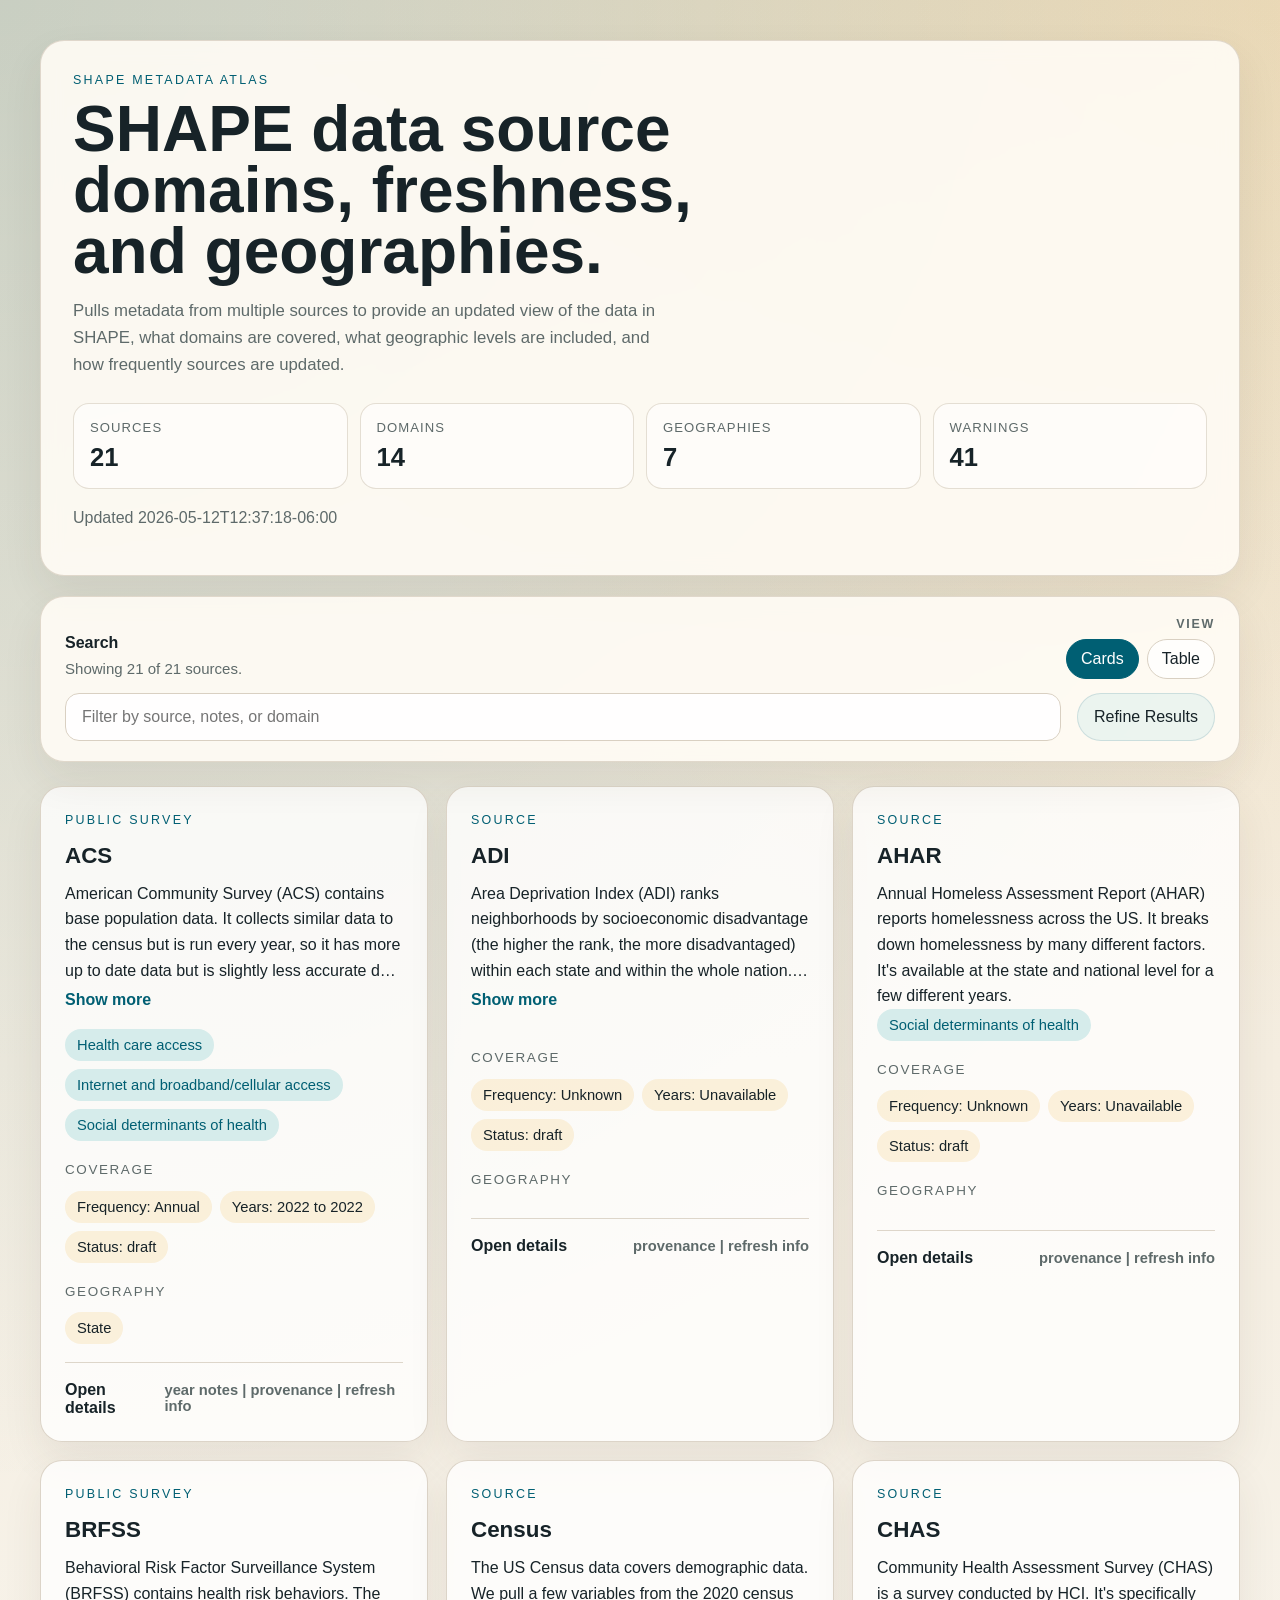
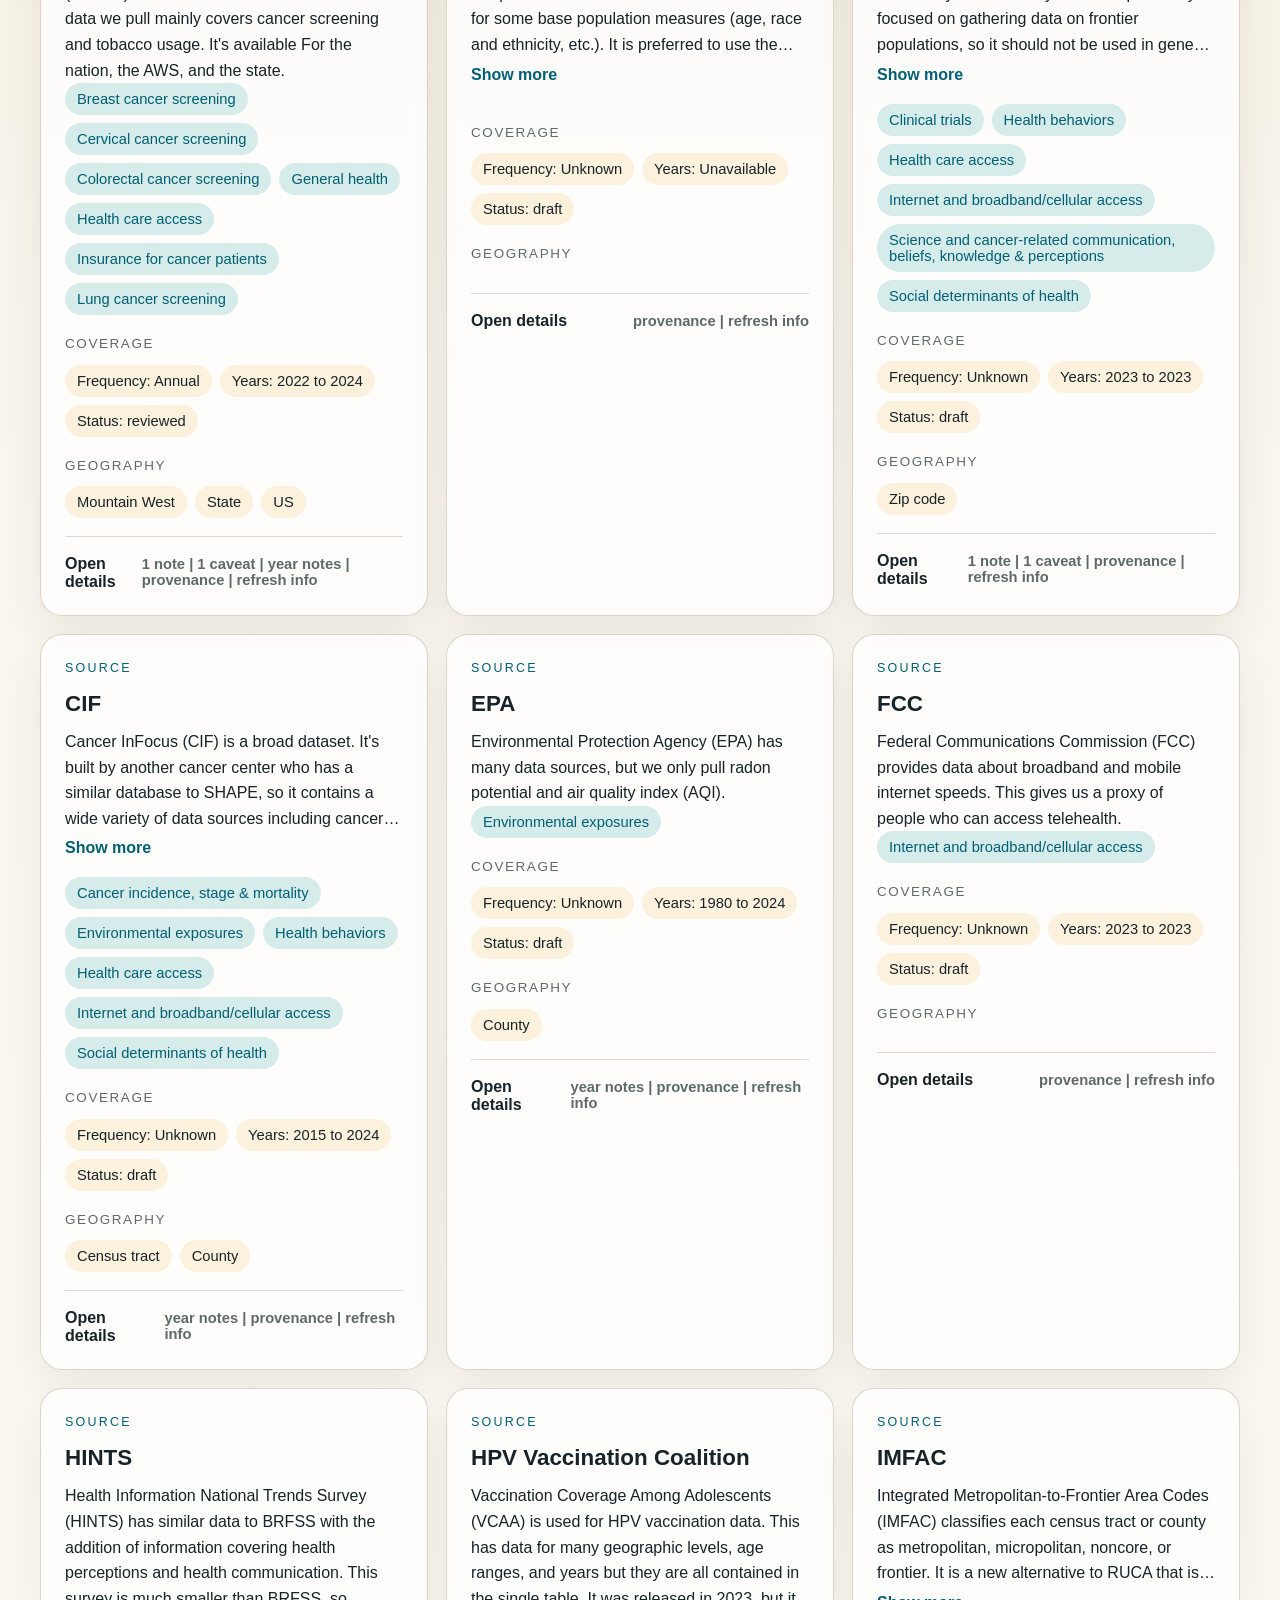
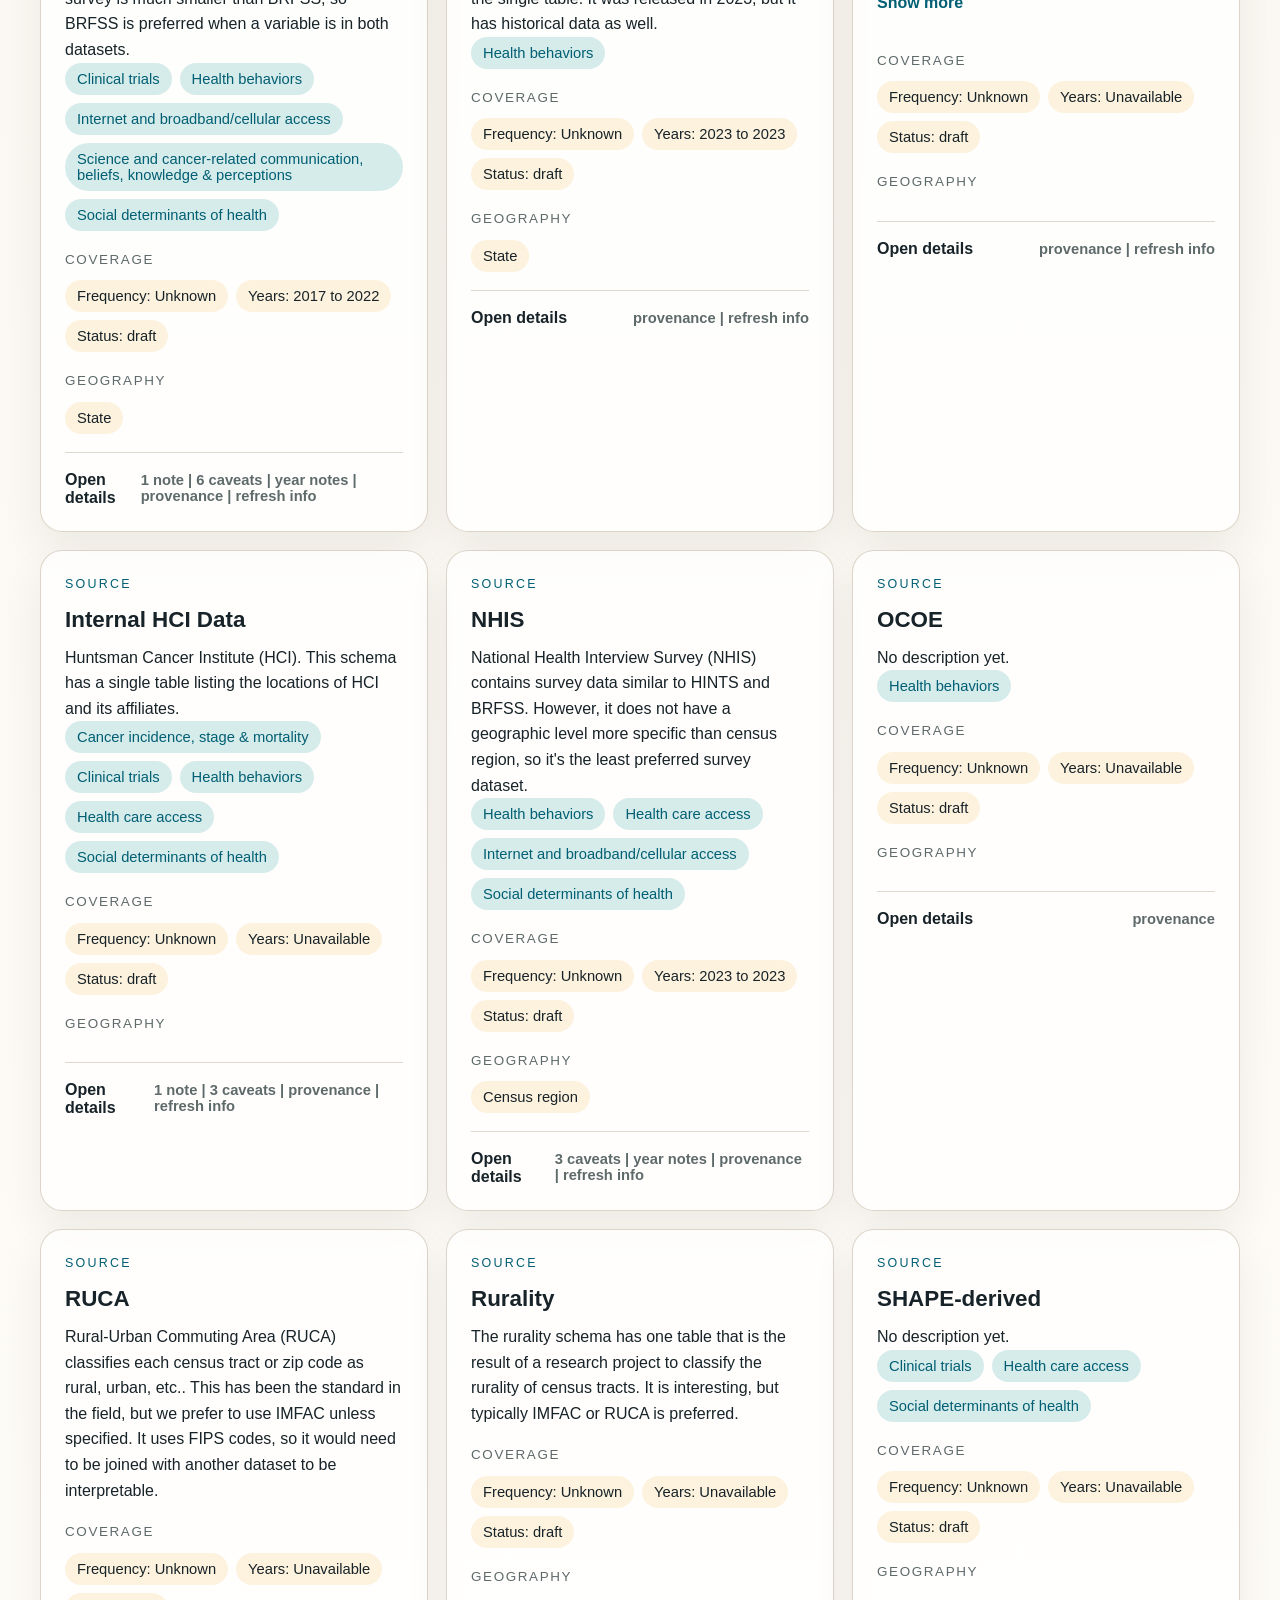
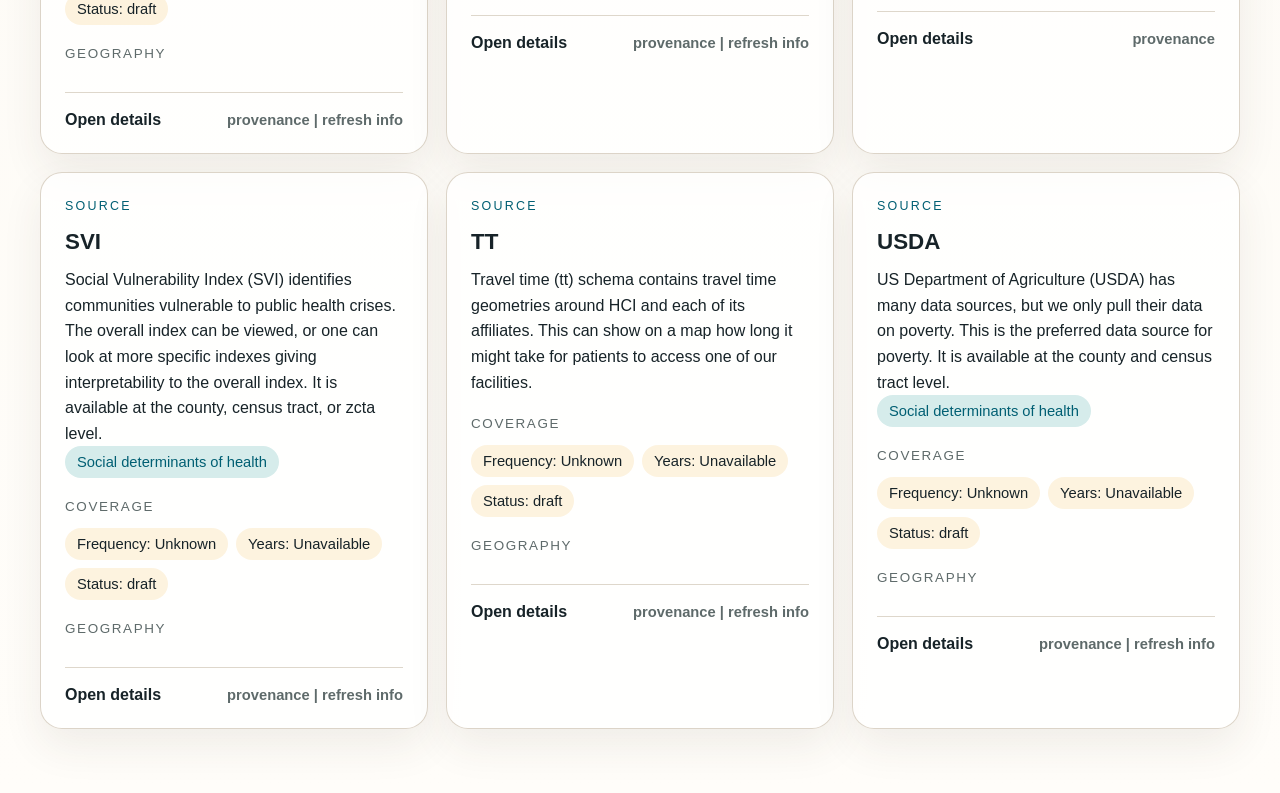
==== commit 2b002c99: "Add Box JWT cache refresh and fallback" ====
--- a/site/index.html
+++ b/site/index.html
@@ -16,7 +16,7 @@
         what geographic levels are included, and how frequently sources are updated.
       </p>
       <dl class="hero-stats" id="heroStats"></dl>
-      <p class="stamp">Updated <span id="generatedAt">2026-03-27T12:32:04-06:00</span></p>
+      <p class="stamp">Updated <span id="generatedAt">2026-05-12T12:37:18-06:00</span></p>
     </section>
 
     <section class="summary-strip hidden" id="warningStrip"></section>
@@ -66,7 +66,7 @@
   </main>
 
   <script id="shapeMetadata" type="application/json">{
-  "generated_at": "2026-03-27T12:32:04-06:00",
+  "generated_at": "2026-05-12T12:37:18-06:00",
   "records": [
     {
       "source_id": "acs",
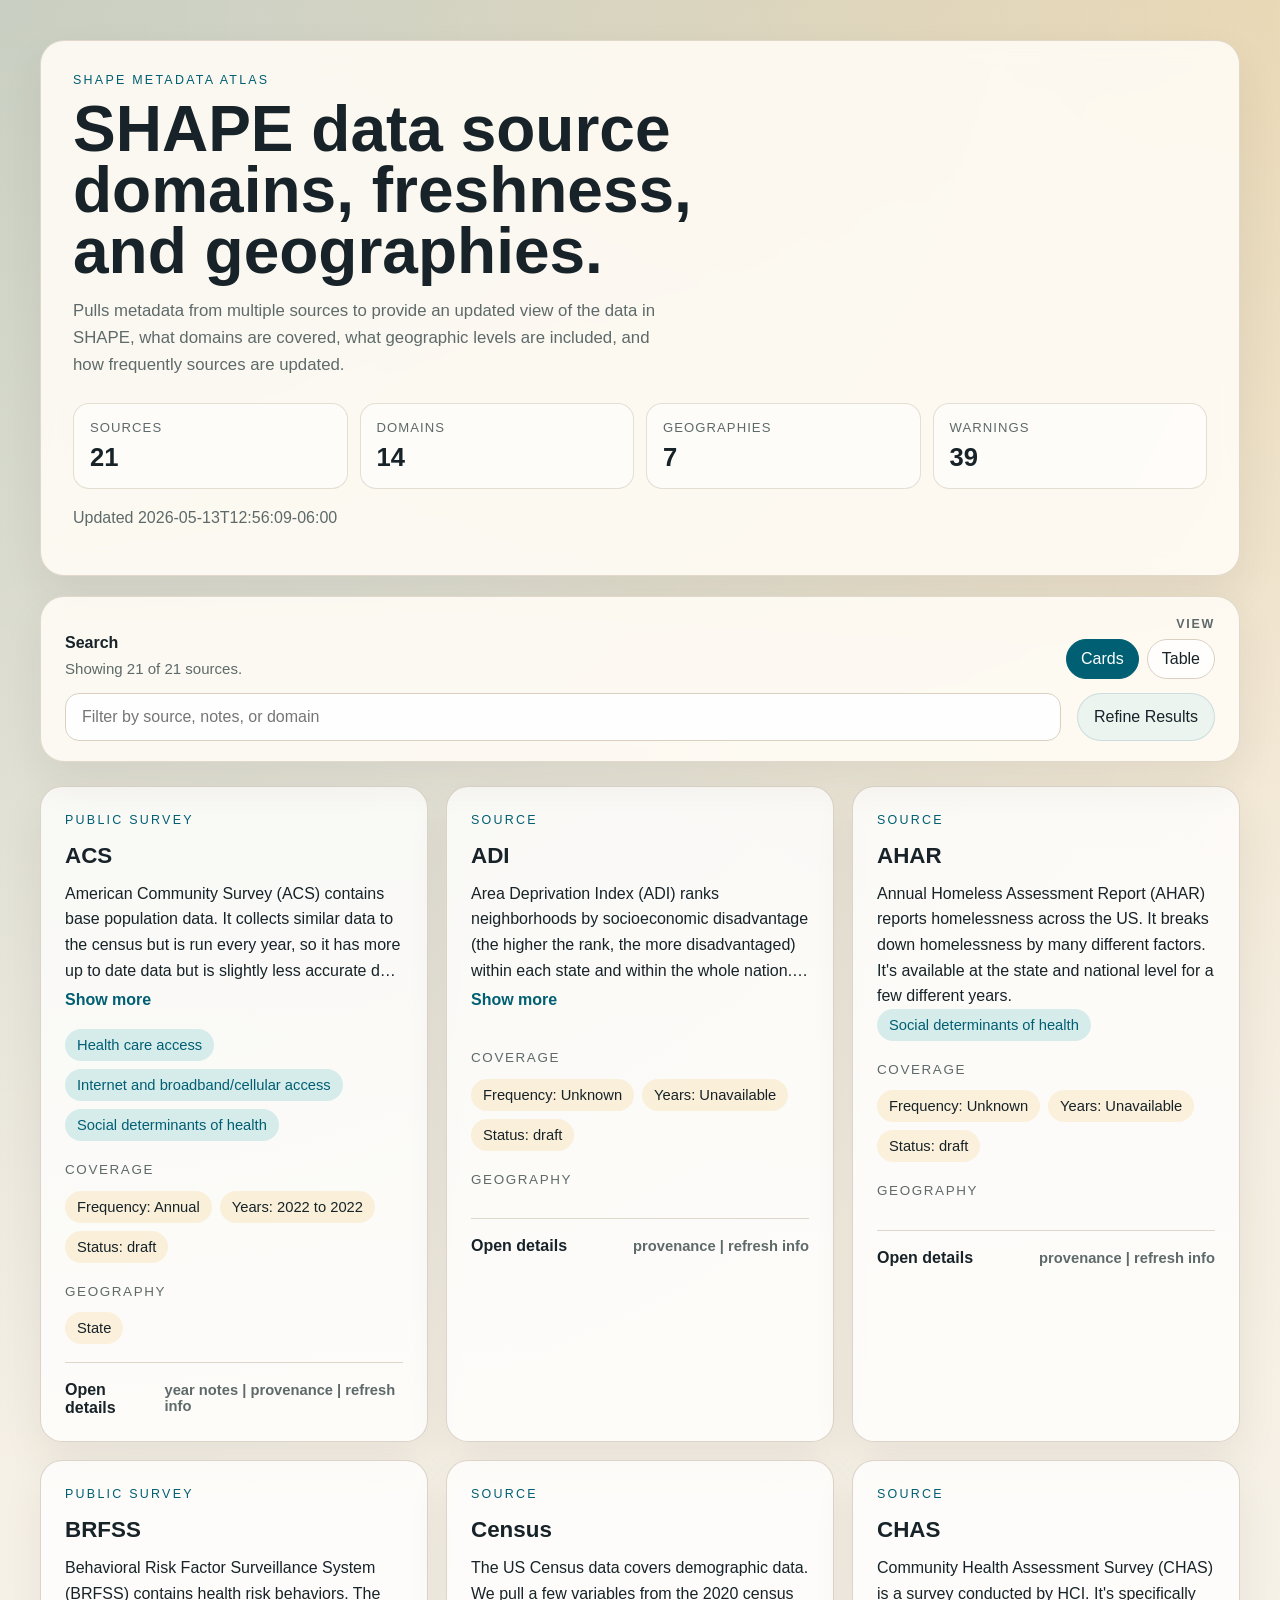
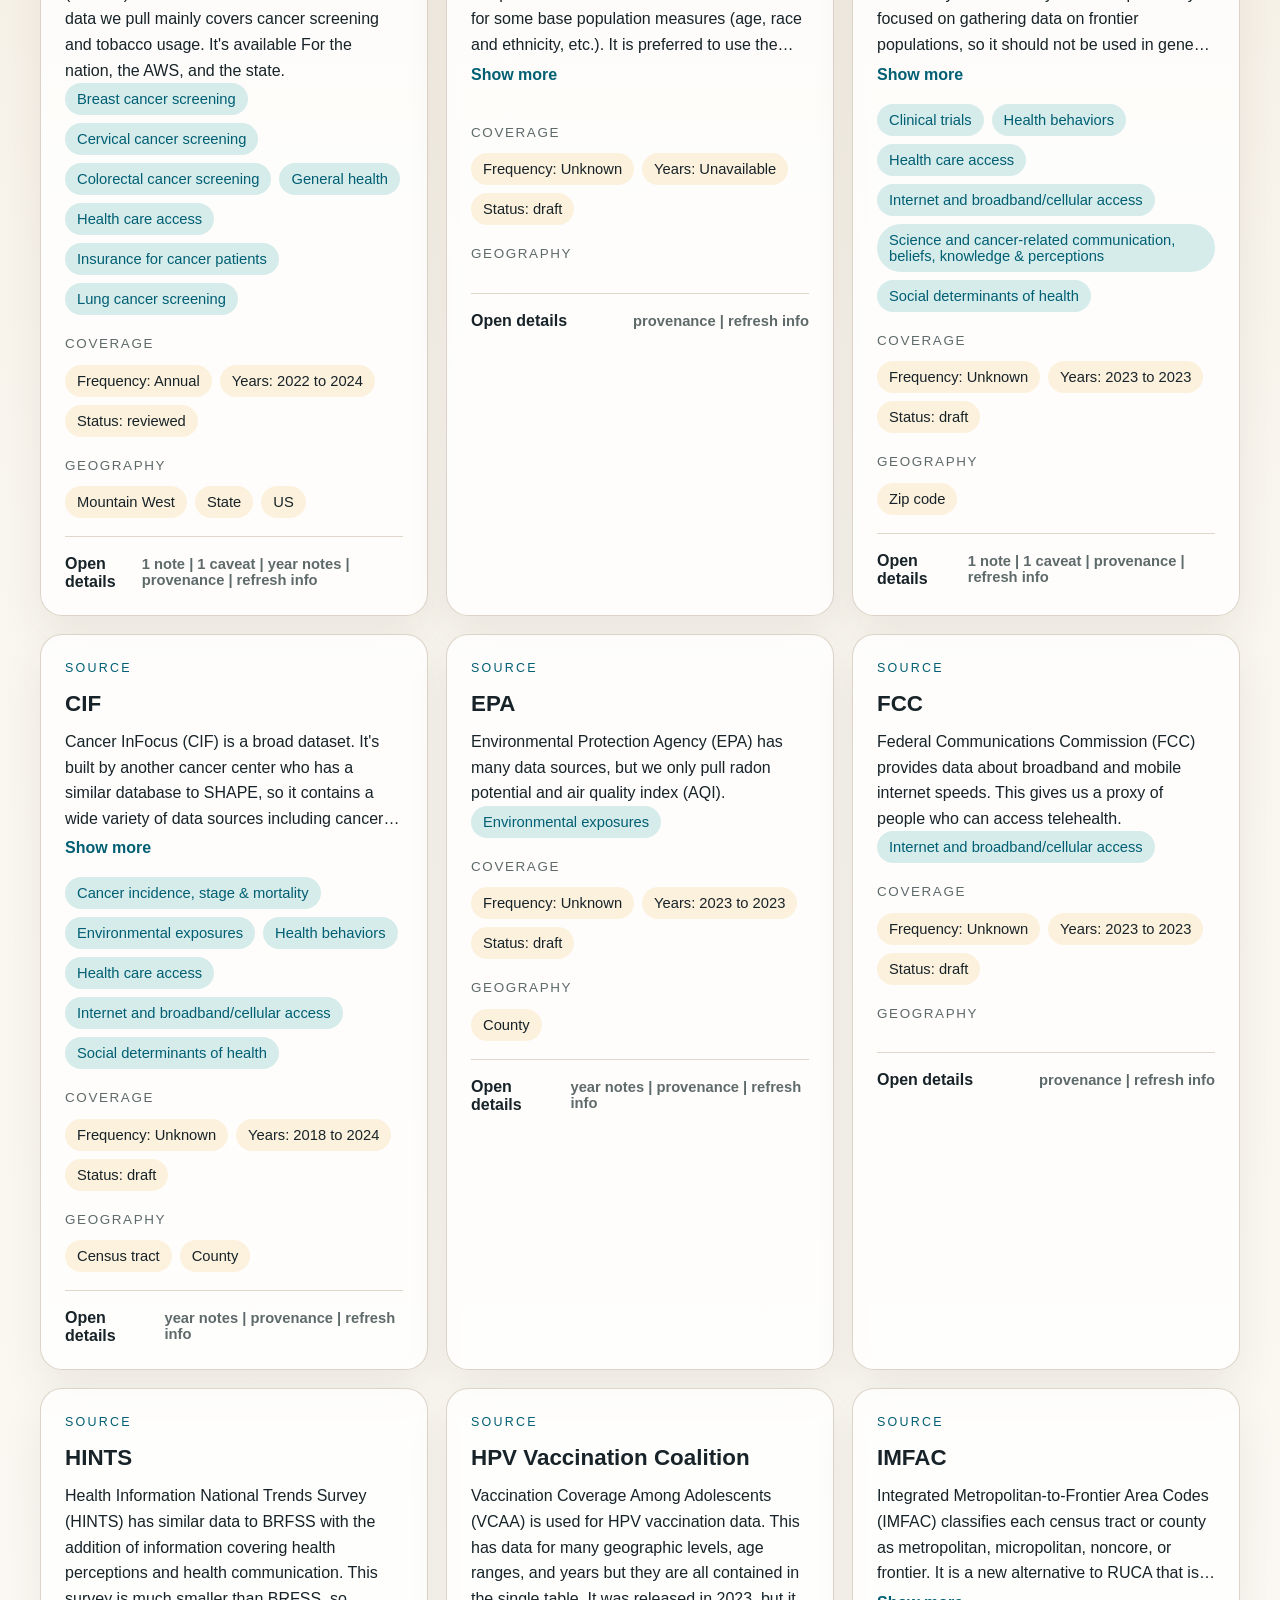
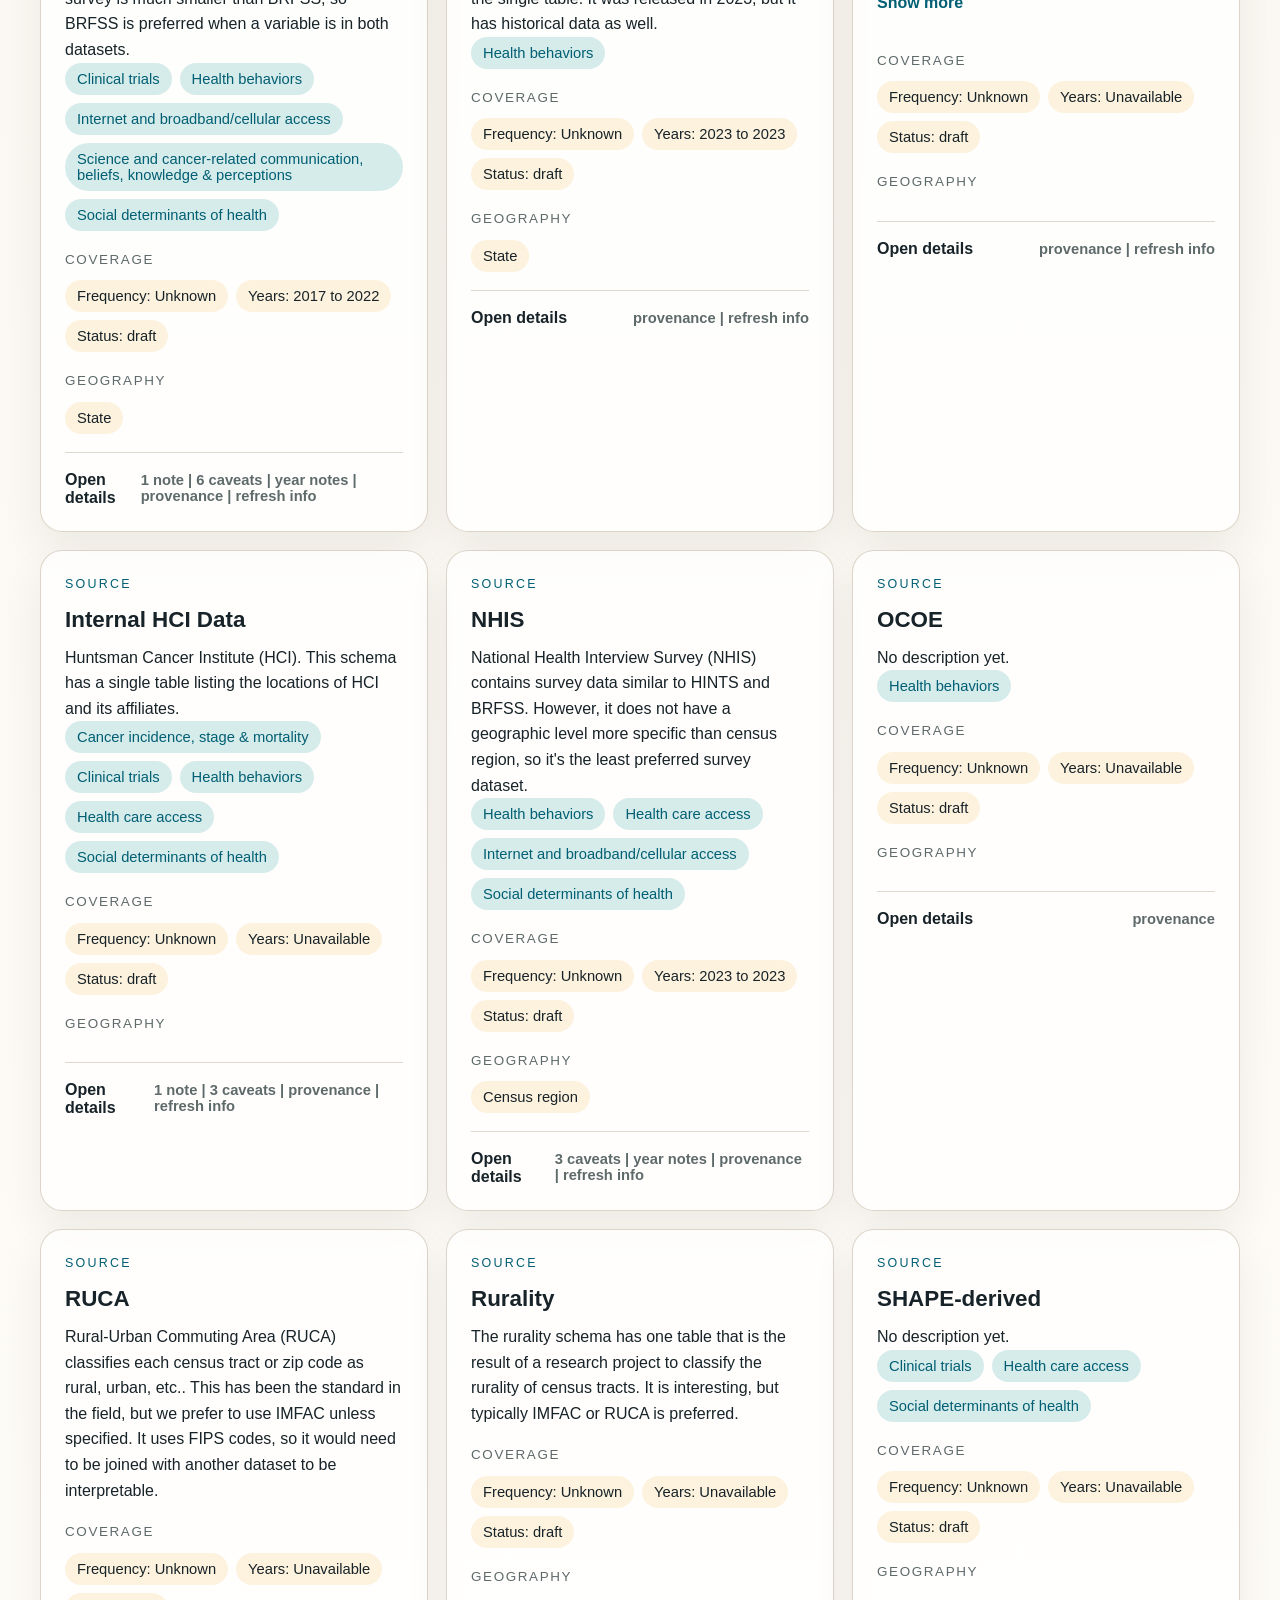
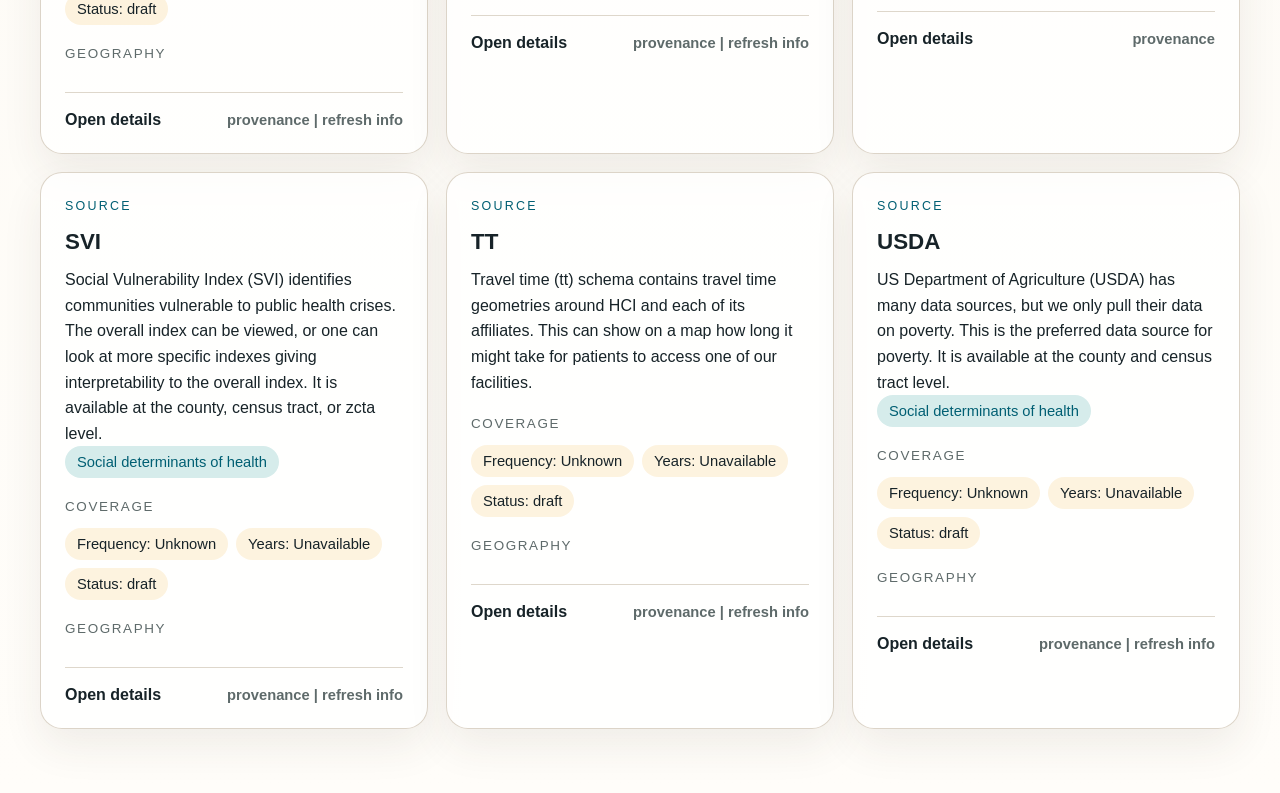
==== commit 4fb082c6: "Refresh cached Box snapshot before importing metadata" ====
--- a/site/index.html
+++ b/site/index.html
@@ -16,7 +16,7 @@
         what geographic levels are included, and how frequently sources are updated.
       </p>
       <dl class="hero-stats" id="heroStats"></dl>
-      <p class="stamp">Updated <span id="generatedAt">2026-05-12T12:37:18-06:00</span></p>
+      <p class="stamp">Updated <span id="generatedAt">2026-05-13T12:56:09-06:00</span></p>
     </section>
 
     <section class="summary-strip hidden" id="warningStrip"></section>
@@ -66,7 +66,7 @@
   </main>
 
   <script id="shapeMetadata" type="application/json">{
-  "generated_at": "2026-05-12T12:37:18-06:00",
+  "generated_at": "2026-05-13T12:56:09-06:00",
   "records": [
     {
       "source_id": "acs",
@@ -612,8 +612,6 @@
         "County"
       ],
       "available_years": [
-        2015,
-        2017,
         2018,
         2019,
         2020,
@@ -622,7 +620,7 @@
         2023,
         2024
       ],
-      "year_start": 2015,
+      "year_start": 2018,
       "year_end": 2024,
       "year_notes": "Travel time to lung cancer screening: Live\nTravel time to nearest colonoscopy: Live\nTravel time to nearest mammography: Live",
       "source_systems": [
@@ -768,12 +766,10 @@
         "County"
       ],
       "available_years": [
-        1980,
-        2023,
-        2024
-      ],
-      "year_start": 1980,
-      "year_end": 2024,
+        2023
+      ],
+      "year_start": 2023,
+      "year_end": 2023,
       "year_notes": "Radon in area of residence: Not sure...",
       "source_systems": [
         "MS SQL Server"
@@ -1793,26 +1789,6 @@
       }
     },
     {
-      "code": "non_contiguous_years",
-      "severity": "info",
-      "source_id": "cif",
-      "message": "Available years are non-contiguous.",
-      "field": "available_years",
-      "details": {
-        "available_years": [
-          2015,
-          2017,
-          2018,
-          2019,
-          2020,
-          2021,
-          2022,
-          2023,
-          2024
-        ]
-      }
-    },
-    {
       "code": "needs_review",
       "severity": "info",
       "source_id": "epa",
@@ -1820,20 +1796,6 @@
       "field": "review_status",
       "details": {
         "review_status": "draft"
-      }
-    },
-    {
-      "code": "non_contiguous_years",
-      "severity": "info",
-      "source_id": "epa",
-      "message": "Available years are non-contiguous.",
-      "field": "available_years",
-      "details": {
-        "available_years": [
-          1980,
-          2023,
-          2024
-        ]
       }
     },
     {
